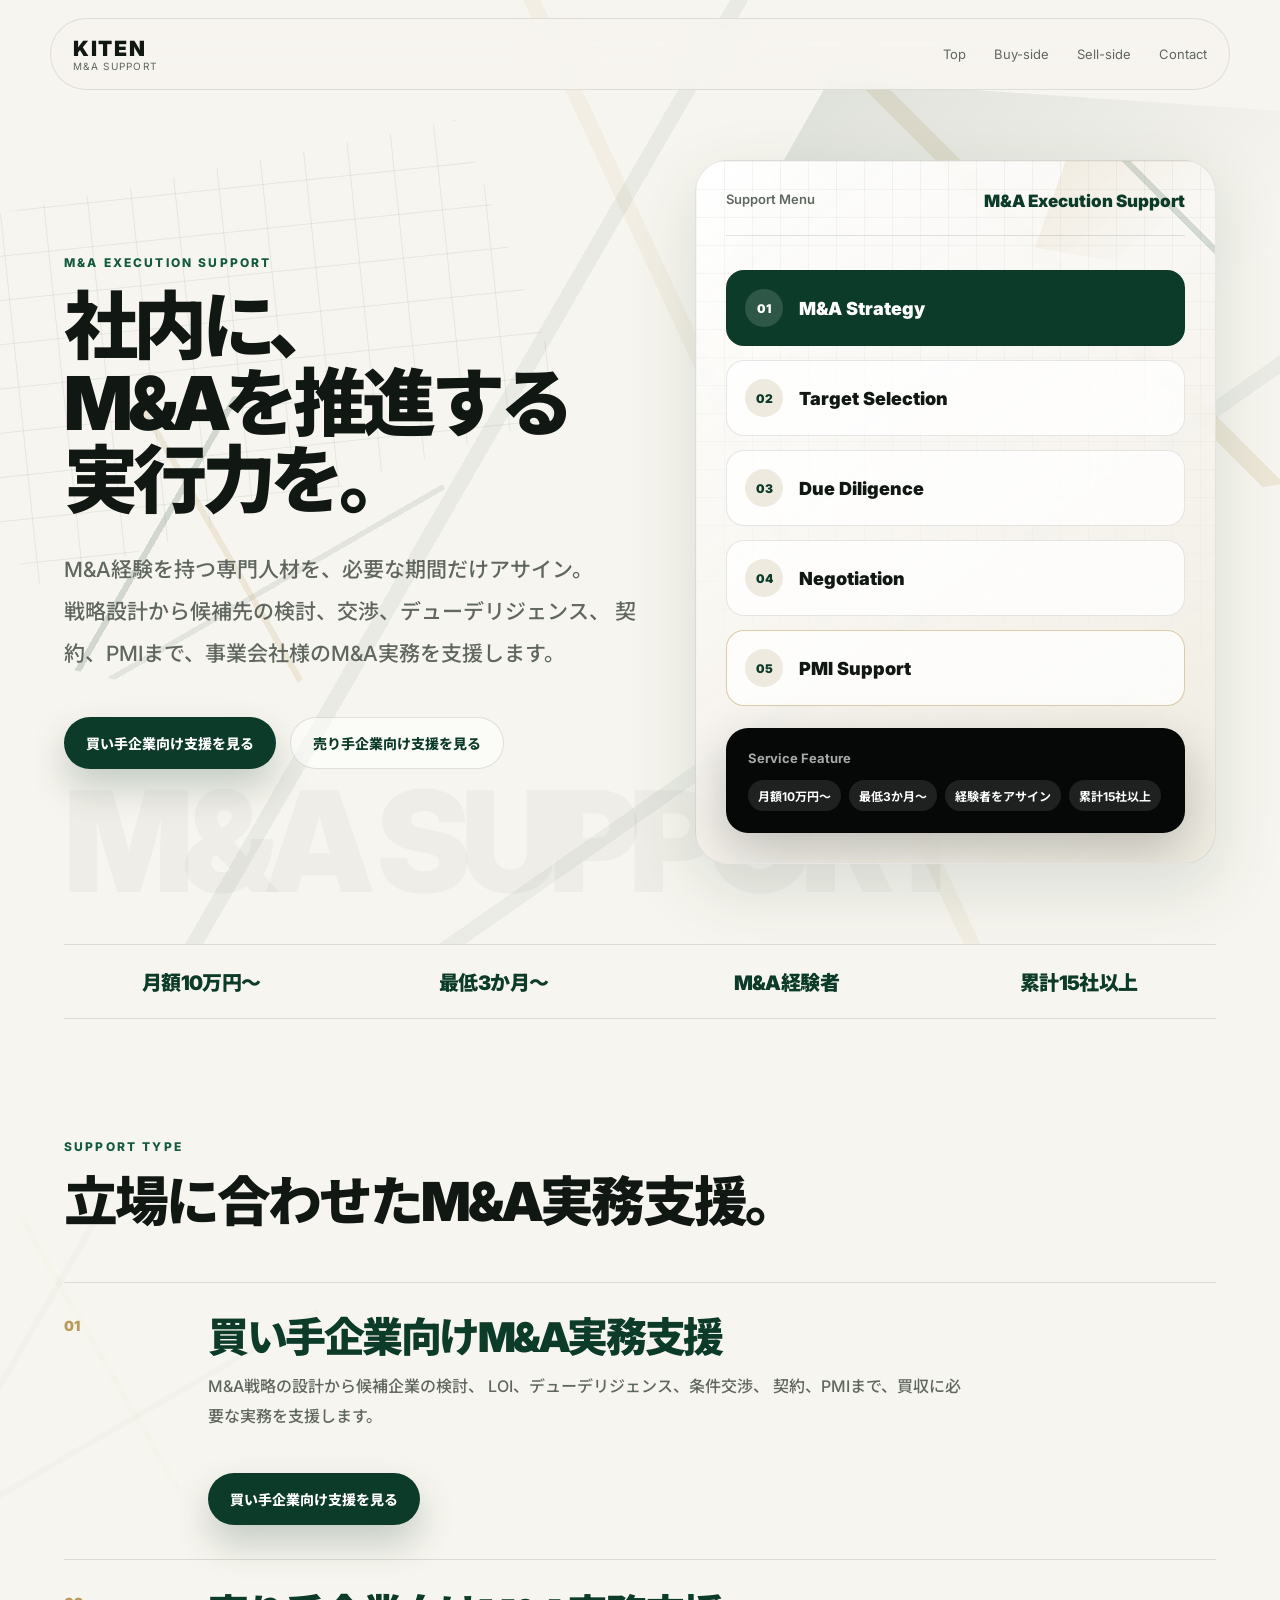
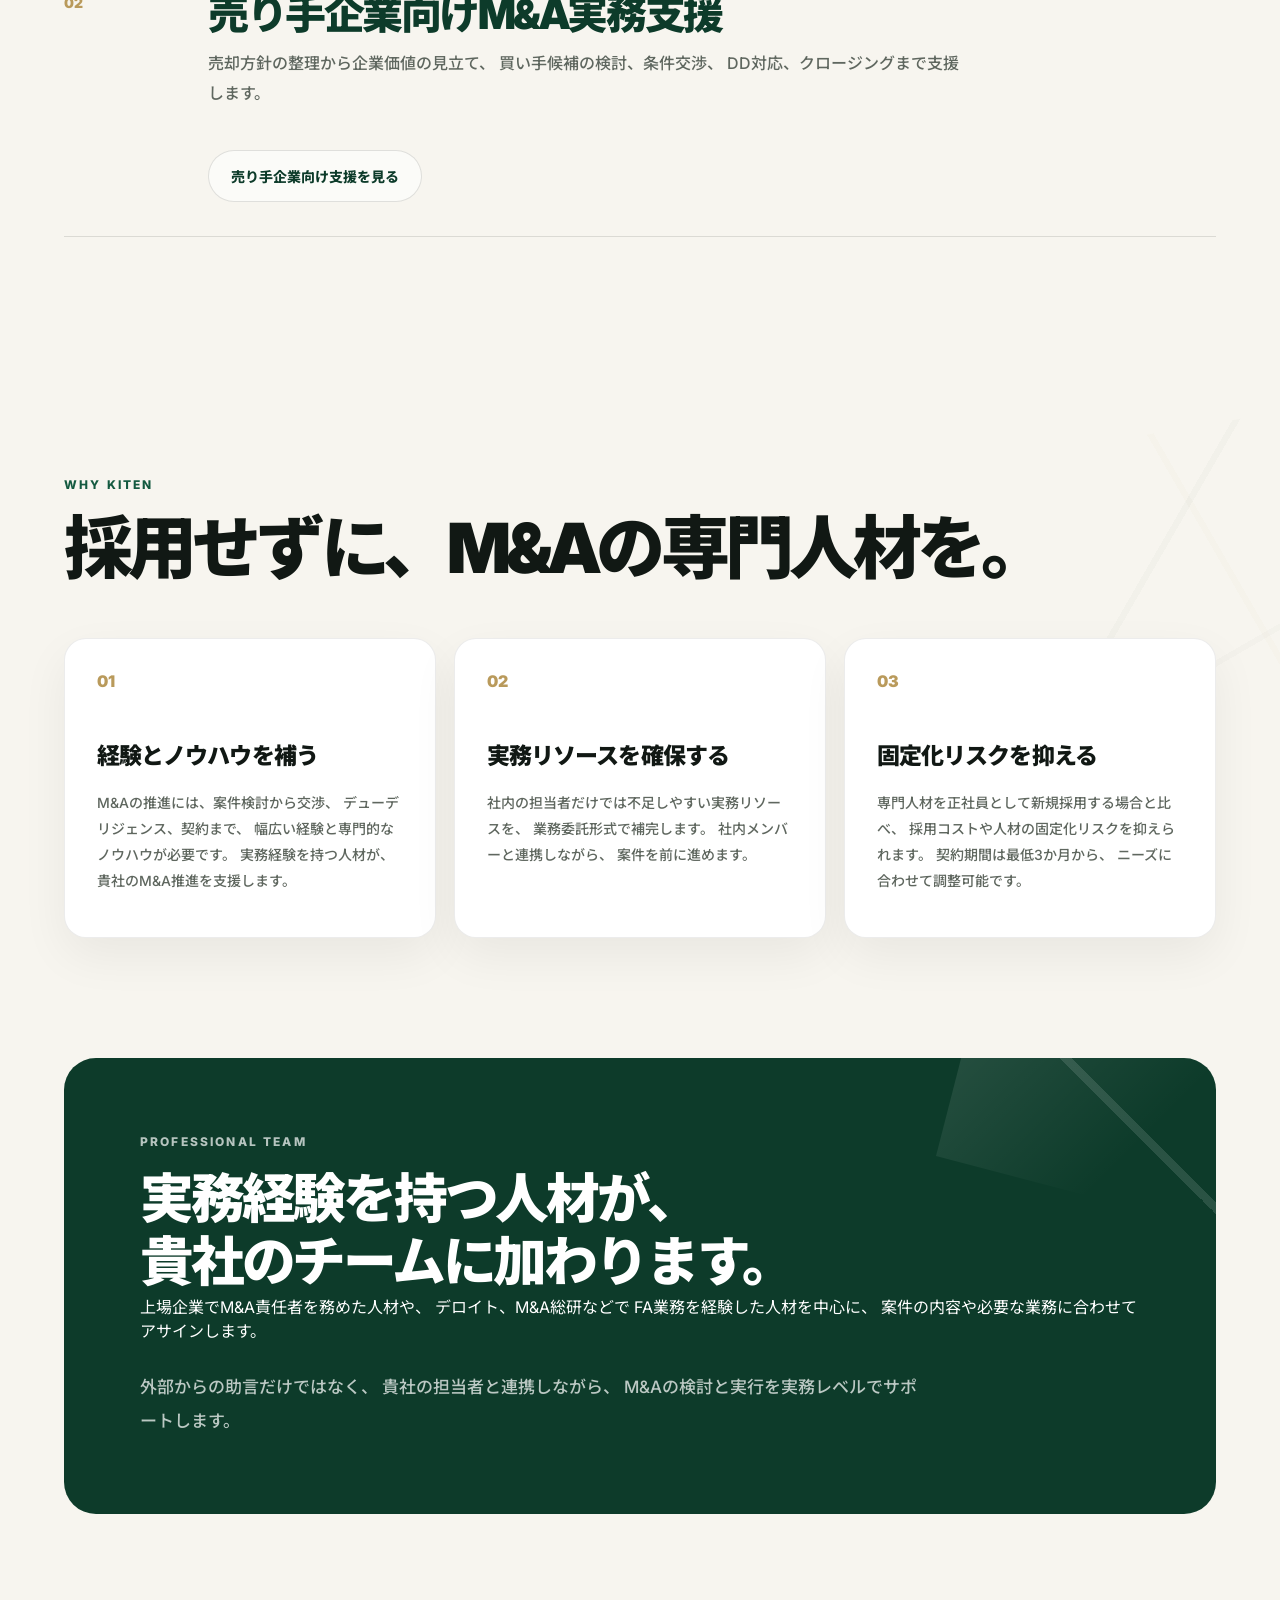
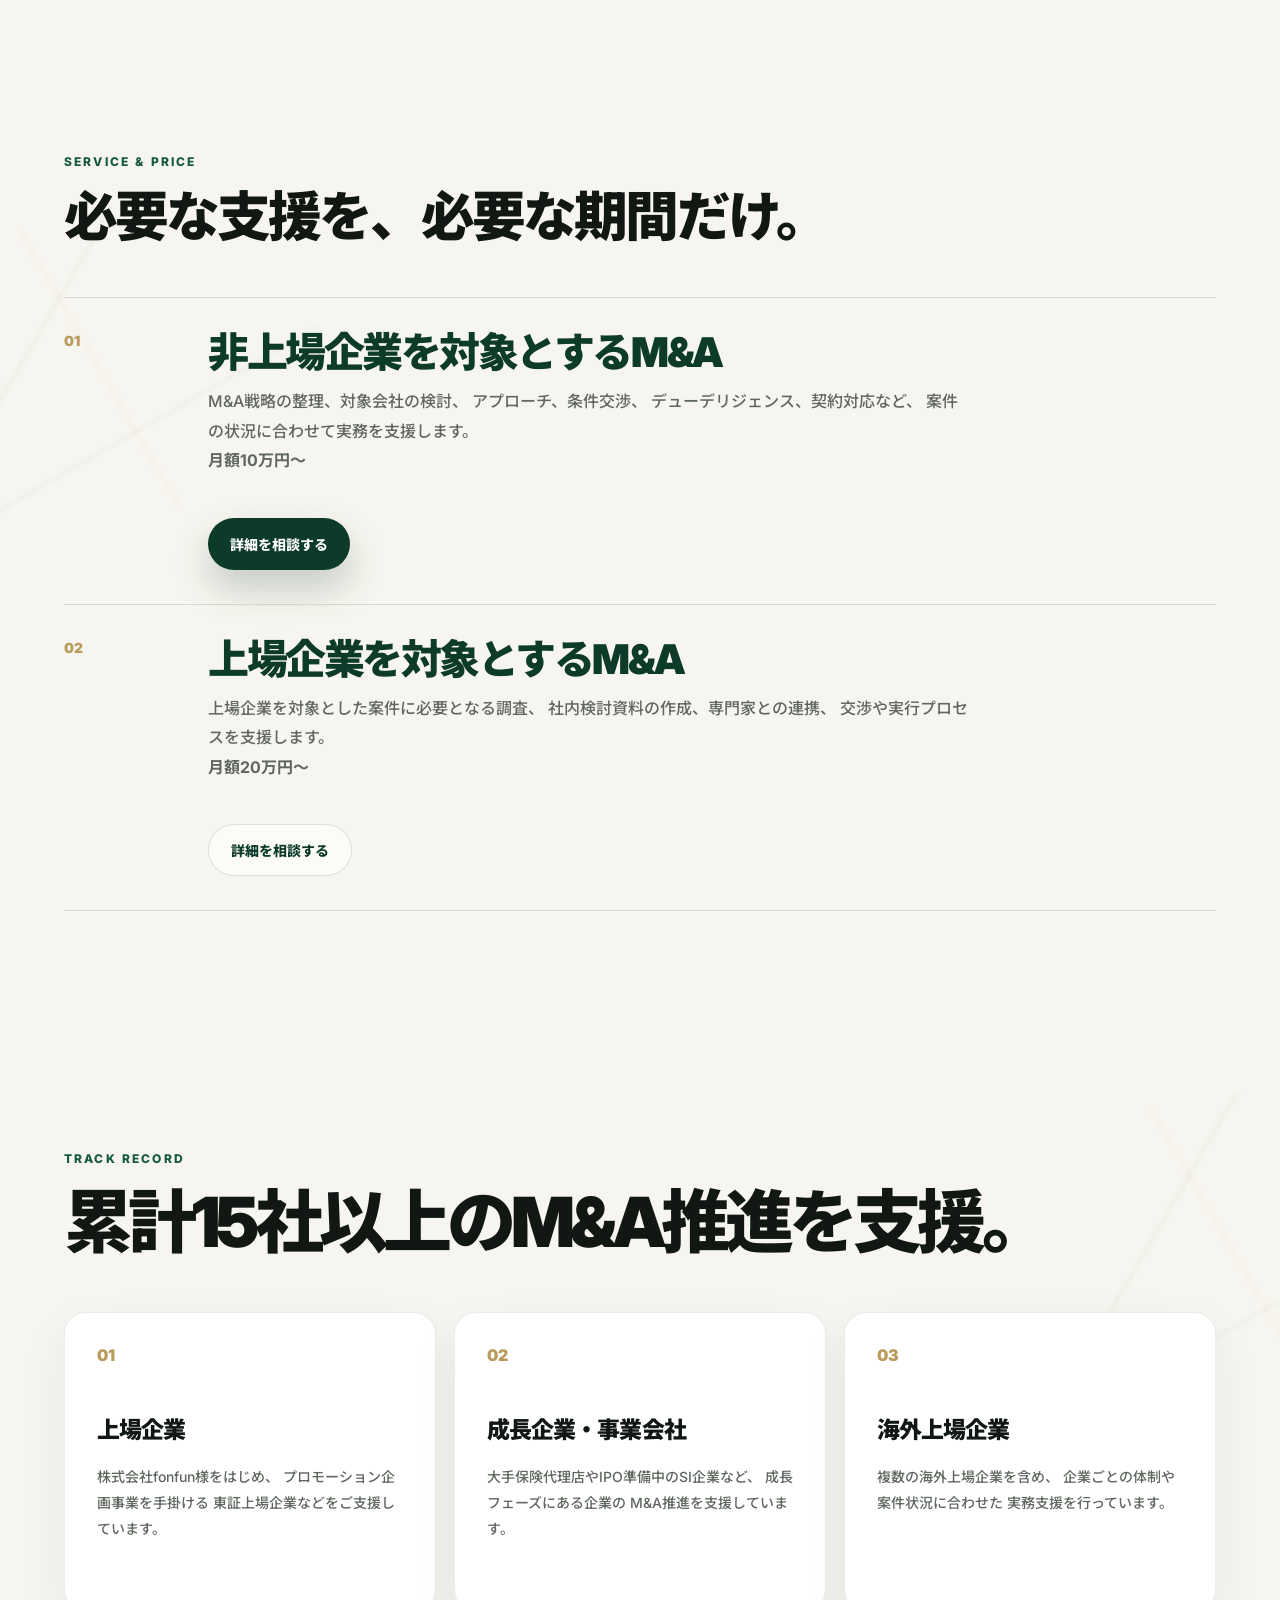
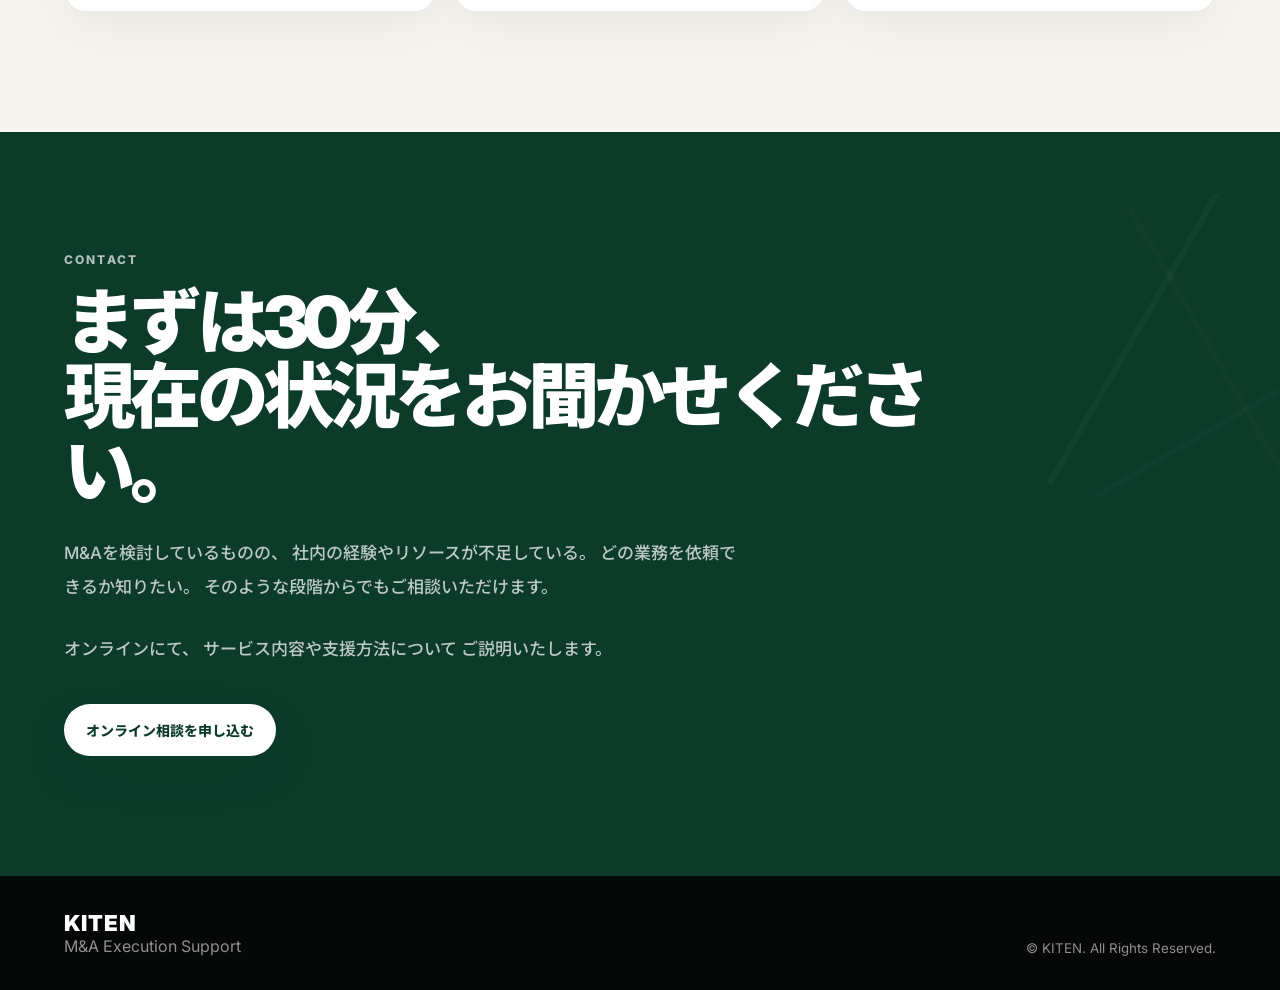
==== index.html @ 0a5c9f0e "微修正" ====
<!doctype html>

<html lang="ja">

<head>
  <meta charset="UTF-8" />
  <meta name="viewport" content="width=device-width, initial-scale=1.0" />

  <title>KITEN | 事業会社向けM&A実務支援</title>

  <meta name="description" content="M&A経験を持つ専門人材を業務委託形式でアサインし、事業会社のM&A戦略設計から実行、PMIまでを支援します。" />

  <link rel="preconnect" href="https://fonts.googleapis.com" />
  <link rel="preconnect" href="https://fonts.gstatic.com" crossorigin />

  <link
    href="https://fonts.googleapis.com/css2?family=Inter:wght@400;500;600;700;800;900&family=Noto+Sans+JP:wght@400;500;700;800;900&display=swap"
    rel="stylesheet" />

  <link rel="stylesheet" href="styles.css" />
</head>

<body>
  <div class="page-progress" aria-hidden="true"></div>

  <header class="site-header" data-header>
    <a href="index.html" class="logo" aria-label="KITENトップページ">
      <span>KITEN</span>
      <small>M&A Support</small>
    </a>

    <nav class="desktop-nav" aria-label="メインナビゲーション">
      <a href="index.html">Top</a>
      <a href="buy-side.html">Buy-side</a>
      <a href="sell-side.html">Sell-side</a>
      <a href="#contact">Contact</a>
    </nav>

    <button class="menu-button" type="button" data-menu-button aria-expanded="false" aria-controls="mobileMenu">
      <span></span>
      <span></span>
      <span class="sr-only">メニューを開く</span>
    </button>

  </header>

  <div class="mobile-menu" id="mobileMenu" data-mobile-menu>
    <a href="index.html">Top</a>
    <a href="buy-side.html">Buy-side</a>
    <a href="sell-side.html">Sell-side</a>
    <a href="#contact">Contact</a>
  </div>

  <main id="top">
    <section class="hero">
      <div class="hero-bg-text" aria-hidden="true">
        M&A SUPPORT
      </div>

      <div class="hero-copy reveal">
        <p class="eyebrow">
          M&A Execution Support
        </p>

        <h1>
          社内に、<br />
          M&Aを推進する<br />
          実行力を。
        </h1>

        <p class="hero-lead">
          M&A経験を持つ専門人材を、必要な期間だけアサイン。<br />
          戦略設計から候補先の検討、交渉、デューデリジェンス、
          契約、PMIまで、事業会社様のM&A実務を支援します。
        </p>

        <div class="hero-actions">
          <a class="primary-button" href="buy-side.html">
            買い手企業向け支援を見る
          </a>

          <a class="secondary-button" href="sell-side.html">
            売り手企業向け支援を見る
          </a>
        </div>
      </div>

      <div class="hero-panel reveal">
        <div class="panel-header">
          <span>Support Menu</span>
          <strong>M&A Execution Support</strong>
        </div>

        <div class="deal-flow">
          <div class="deal-step active">
            <span>01</span>
            <p>M&A Strategy</p>
          </div>

          <div class="deal-step">
            <span>02</span>
            <p>Target Selection</p>
          </div>

          <div class="deal-step">
            <span>03</span>
            <p>Due Diligence</p>
          </div>

          <div class="deal-step">
            <span>04</span>
            <p>Negotiation</p>
          </div>

          <div class="deal-step final">
            <span>05</span>
            <p>PMI Support</p>
          </div>
        </div>

        <div class="risk-card">
          <p>Service Feature</p>

          <ul>
            <li>月額10万円〜</li>
            <li>最低3か月〜</li>
            <li>経験者をアサイン</li>
            <li>累計15社以上</li>
          </ul>
        </div>
      </div>
    </section>

    <section class="trust-strip reveal" aria-label="サービスの特徴">
      <p>月額10万円〜</p>
      <p>最低3か月〜</p>
      <p>M&A経験者</p>
      <p>累計15社以上</p>
    </section>

    <section class="section service" id="service">
      <div class="section-head reveal">
        <p class="eyebrow">Support Type</p>

        <h2>
          立場に合わせたM&A実務支援。
        </h2>
      </div>

      <div class="service-list">
        <article class="service-item reveal">
          <span class="service-num">01</span>

          <div>
            <h3>
              買い手企業向けM&A実務支援
            </h3>

            <p>
              M&A戦略の設計から候補企業の検討、
              LOI、デューデリジェンス、条件交渉、
              契約、PMIまで、買収に必要な実務を支援します。
            </p>

            <div class="hero-actions">
              <a class="primary-button" href="buy-side.html">
                買い手企業向け支援を見る
              </a>
            </div>
          </div>
        </article>

        <article class="service-item reveal">
          <span class="service-num">02</span>

          <div>
            <h3>
              売り手企業向けM&A実務支援
            </h3>

            <p>
              売却方針の整理から企業価値の見立て、
              買い手候補の検討、条件交渉、
              DD対応、クロージングまで支援します。
            </p>

            <div class="hero-actions">
              <a class="secondary-button" href="sell-side.html">
                売り手企業向け支援を見る
              </a>
            </div>
          </div>
        </article>
      </div>
    </section>

    <section class="section problem" id="strength">
      <div class="section-head reveal">
        <p class="eyebrow">Why KITEN</p>

        <h2>
          採用せずに、M&Aの専門人材を。
        </h2>
      </div>

      <div class="problem-grid">
        <article class="problem-card reveal">
          <span>01</span>

          <h3>経験とノウハウを補う</h3>

          <p>
            M&Aの推進には、案件検討から交渉、
            デューデリジェンス、契約まで、
            幅広い経験と専門的なノウハウが必要です。
            実務経験を持つ人材が、貴社のM&A推進を支援します。
          </p>
        </article>

        <article class="problem-card reveal">
          <span>02</span>

          <h3>実務リソースを確保する</h3>

          <p>
            社内の担当者だけでは不足しやすい実務リソースを、
            業務委託形式で補完します。
            社内メンバーと連携しながら、
            案件を前に進めます。
          </p>
        </article>

        <article class="problem-card reveal">
          <span>03</span>

          <h3>固定化リスクを抑える</h3>

          <p>
            専門人材を正社員として新規採用する場合と比べ、
            採用コストや人材の固定化リスクを抑えられます。
            契約期間は最低3か月から、
            ニーズに合わせて調整可能です。
          </p>
        </article>
      </div>
    </section>

    <section class="section message-section reveal">
      <div class="message-card">
        <p class="eyebrow">Professional Team</p>

        <h2>
          実務経験を持つ人材が、<br />
          貴社のチームに加わります。
        </h2>

        <p>
          上場企業でM&A責任者を務めた人材や、
          デロイト、M&A総研などで
          FA業務を経験した人材を中心に、
          案件の内容や必要な業務に合わせてアサインします。
        </p>

        <p>
          外部からの助言だけではなく、
          貴社の担当者と連携しながら、
          M&Aの検討と実行を実務レベルでサポートします。
        </p>
      </div>
    </section>

    <section class="section service" id="price">
      <div class="section-head reveal">
        <p class="eyebrow">Service & Price</p>

        <h2>
          必要な支援を、必要な期間だけ。
        </h2>
      </div>

      <div class="service-list">
        <article class="service-item reveal">
          <span class="service-num">01</span>

          <div>
            <h3>
              非上場企業を対象とするM&A
            </h3>

            <p>
              M&A戦略の整理、対象会社の検討、
              アプローチ、条件交渉、
              デューデリジェンス、契約対応など、
              案件の状況に合わせて実務を支援します。
            </p>

            <p>
              <strong>月額10万円〜</strong>
            </p>

            <div class="hero-actions">
              <a class="primary-button" href="#contact">
                詳細を相談する
              </a>
            </div>
          </div>
        </article>

        <article class="service-item reveal">
          <span class="service-num">02</span>

          <div>
            <h3>
              上場企業を対象とするM&A
            </h3>

            <p>
              上場企業を対象とした案件に必要となる調査、
              社内検討資料の作成、専門家との連携、
              交渉や実行プロセスを支援します。
            </p>

            <p>
              <strong>月額20万円〜</strong>
            </p>

            <div class="hero-actions">
              <a class="secondary-button" href="#contact">
                詳細を相談する
              </a>
            </div>
          </div>
        </article>
      </div>
    </section>

    <section class="section problem">
      <div class="section-head reveal">
        <p class="eyebrow">Track Record</p>

        <h2>
          累計15社以上のM&A推進を支援。
        </h2>
      </div>

      <div class="problem-grid">
        <article class="problem-card reveal">
          <span>01</span>

          <h3>上場企業</h3>

          <p>
            株式会社fonfun様をはじめ、
            プロモーション企画事業を手掛ける
            東証上場企業などをご支援しています。
          </p>
        </article>

        <article class="problem-card reveal">
          <span>02</span>

          <h3>成長企業・事業会社</h3>

          <p>
            大手保険代理店やIPO準備中のSI企業など、
            成長フェーズにある企業の
            M&A推進を支援しています。
          </p>
        </article>

        <article class="problem-card reveal">
          <span>03</span>

          <h3>海外上場企業</h3>

          <p>
            複数の海外上場企業を含め、
            企業ごとの体制や案件状況に合わせた
            実務支援を行っています。
          </p>
        </article>
      </div>
    </section>

    <section class="contact" id="contact">
      <div class="contact-inner reveal">
        <p class="eyebrow">Contact</p>

        <h2>
          まずは30分、<br />
          現在の状況をお聞かせください。
        </h2>

        <p>
          M&Aを検討しているものの、
          社内の経験やリソースが不足している。
          どの業務を依頼できるか知りたい。
          そのような段階からでもご相談いただけます。
        </p>

        <p>
          オンラインにて、
          サービス内容や支援方法について
          ご説明いたします。
        </p>

        <a class="primary-button light" href="mailto:contact@example.com">
          オンライン相談を申し込む
        </a>
      </div>
    </section>

  </main>

  <footer class="footer">
    <div>
      <strong>KITEN</strong>
      <p>M&A Execution Support</p>
    </div>

    <small>
      © KITEN. All Rights Reserved.
    </small>
  </footer>

  <script src="app.js"></script>

</body>

</html>
---- styles.css ----
:root {
  --bg: #f7f5ef;
  --bg-soft: #eeeadf;
  --text: #111814;
  --muted: #5f675f;
  --green: #0d3b2a;
  --green-2: #145a40;
  --gold: #b99a5b;
  --line: rgba(17, 24, 20, 0.12);
  --white: #ffffff;
  --black: #050806;
  --radius-lg: 32px;
  --radius-md: 22px;
  --shadow: 0 24px 70px rgba(13, 59, 42, 0.13);
}

* { box-sizing: border-box; }
html { scroll-behavior: smooth; scroll-padding-top: 110px; }
body {
  margin: 0;
  font-family: "Inter", "Noto Sans JP", "Helvetica Neue", Arial, sans-serif;
  background: var(--bg);
  color: var(--text);
  overflow-x: hidden;
}
body.menu-open { overflow: hidden; }
main { overflow: hidden; }
section { scroll-margin-top: 110px; }
a { color: inherit; text-decoration: none; }
p, h1, h2, h3 { margin: 0; }
button { font: inherit; }

.sr-only {
  position: absolute;
  width: 1px;
  height: 1px;
  overflow: hidden;
  clip: rect(0, 0, 0, 0);
}

.page-progress {
  position: fixed;
  top: 0;
  left: 0;
  width: 0%;
  height: 3px;
  background: linear-gradient(90deg, var(--green), var(--gold));
  z-index: 1000;
}

.site-header {
  position: fixed;
  top: 18px;
  left: 50%;
  z-index: 999;
  transform: translateX(-50%);
  width: min(calc(100% - 36px), 1180px);
  height: 72px;
  padding: 0 22px;
  border: 1px solid rgba(17, 24, 20, 0.1);
  border-radius: 999px;
  background: rgba(247, 245, 239, 0.82);
  backdrop-filter: blur(18px);
  display: flex;
  align-items: center;
  justify-content: space-between;
  transition: box-shadow 0.3s ease, background 0.3s ease;
}
.site-header.is-scrolled {
  background: rgba(255, 255, 255, 0.9);
  box-shadow: 0 16px 40px rgba(17, 24, 20, 0.08);
}
.logo { display: flex; flex-direction: column; gap: 2px; line-height: 1; }
.logo span { font-size: 21px; font-weight: 900; letter-spacing: 0.08em; }
.logo small { font-size: 10px; color: var(--muted); letter-spacing: 0.13em; text-transform: uppercase; }

.desktop-nav { display: flex; align-items: center; gap: 28px; font-size: 13px; color: var(--muted); }
.desktop-nav a { position: relative; }
.desktop-nav a::after {
  content: "";
  position: absolute;
  left: 0;
  bottom: -7px;
  width: 0;
  height: 1px;
  background: var(--green);
  transition: width 0.25s ease;
}
.desktop-nav a:hover::after { width: 100%; }

.menu-button {
  display: none;
  border: 0;
  background: transparent;
  width: 42px;
  height: 42px;
  position: relative;
  cursor: pointer;
  flex-shrink: 0;
}
.menu-button span:not(.sr-only) {
  position: absolute;
  left: 9px;
  width: 24px;
  height: 1px;
  background: var(--text);
  transition: transform 0.25s ease, top 0.25s ease;
}
.menu-button span:nth-child(1) { top: 16px; }
.menu-button span:nth-child(2) { top: 25px; }
.menu-button.is-open span:nth-child(1) { top: 21px; transform: rotate(35deg); }
.menu-button.is-open span:nth-child(2) { top: 21px; transform: rotate(-35deg); }

.mobile-menu {
  position: fixed;
  inset: 0;
  z-index: 998;
  background: var(--green);
  color: var(--white);
  padding: 120px 32px 32px;
  display: flex;
  flex-direction: column;
  gap: 24px;
  transform: translateY(-100%);
  transition: transform 0.35s ease;
}
.mobile-menu.is-open { transform: translateY(0); }
.mobile-menu a {
  font-size: 34px;
  font-weight: 800;
  border-bottom: 1px solid rgba(255, 255, 255, 0.16);
  padding-bottom: 18px;
}

.hero {
  min-height: 100vh;
  padding: 160px clamp(22px, 5vw, 76px) 80px;
  position: relative;
  display: grid;
  grid-template-columns: 1.05fr 0.95fr;
  align-items: center;
  gap: 56px;
  overflow: hidden;
}
.hero::before {
  content: "";
  position: absolute;
  inset: 0;
  background:
    linear-gradient(120deg, transparent 0 40%, rgba(13, 59, 42, 0.06) 40% 41%, transparent 41% 100%),
    linear-gradient(65deg, transparent 0 56%, rgba(185, 154, 91, 0.08) 56% 57%, transparent 57% 100%),
    linear-gradient(145deg, transparent 0 68%, rgba(13, 59, 42, 0.05) 68% 69%, transparent 69% 100%);
  animation: heroLineMove 16s ease-in-out infinite alternate;
  pointer-events: none;
  z-index: 0;
}
.hero::after {
  content: "";
  position: absolute;
  width: 780px;
  height: 460px;
  right: -220px;
  top: 80px;
  background:
    linear-gradient(135deg, rgba(13, 59, 42, 0.12), transparent 58%),
    linear-gradient(45deg, transparent 0 48%, rgba(185, 154, 91, 0.16) 48% 50%, transparent 50% 100%);
  clip-path: polygon(14% 0, 100% 10%, 86% 84%, 28% 100%, 0 42%);
  animation: heroPolygonMove 12s ease-in-out infinite alternate;
  pointer-events: none;
  z-index: 0;
}
.hero > * { position: relative; z-index: 1; }
.hero-copy { position: relative; }
.hero-copy::before {
  content: "";
  position: absolute;
  width: 680px;
  height: 420px;
  left: -180px;
  top: -110px;
  background-image:
    linear-gradient(rgba(13, 59, 42, 0.08) 1px, transparent 1px),
    linear-gradient(90deg, rgba(13, 59, 42, 0.08) 1px, transparent 1px);
  background-size: 44px 44px;
  clip-path: polygon(0 14%, 88% 0, 100% 72%, 18% 100%);
  transform: rotate(-6deg);
  animation: gridSlide 18s linear infinite;
  pointer-events: none;
  z-index: -2;
}
.hero-copy::after {
  content: "";
  position: absolute;
  width: 520px;
  height: 340px;
  left: -120px;
  top: 120px;
  background:
    linear-gradient(120deg, transparent 0 42%, rgba(13, 59, 42, 0.16) 42% 43%, transparent 43% 100%),
    linear-gradient(60deg, transparent 0 52%, rgba(185, 154, 91, 0.16) 52% 53%, transparent 53% 100%),
    linear-gradient(150deg, transparent 0 62%, rgba(13, 59, 42, 0.09) 62% 63%, transparent 63% 100%);
  clip-path: polygon(8% 18%, 82% 0%, 100% 42%, 62% 100%, 0% 78%);
  animation: geometricDrift 14s ease-in-out infinite alternate;
  pointer-events: none;
  z-index: -1;
}

.hero-bg-text {
  position: absolute;
  left: clamp(18px, 5vw, 76px);
  bottom: 18px;
  font-size: clamp(56px, 11vw, 140px);
  font-weight: 900;
  letter-spacing: -0.08em;
  color: rgba(17, 24, 20, 0.035);
  white-space: nowrap;
  pointer-events: none;
}
.eyebrow {
  font-size: 12px;
  font-weight: 800;
  color: var(--green-2);
  letter-spacing: 0.18em;
  text-transform: uppercase;
  margin-bottom: 18px;
}
.hero h1 {
  font-size: clamp(42px, 5.8vw, 82px);
  line-height: 1.04;
  letter-spacing: -0.07em;
  font-weight: 900;
}
.hero-lead {
  margin-top: 30px;
  max-width: 660px;
  font-size: clamp(16px, 1.7vw, 21px);
  line-height: 2;
  color: var(--muted);
  font-weight: 500;
}
.hero-actions { margin-top: 42px; display: flex; flex-wrap: wrap; gap: 14px; }

.primary-button, .secondary-button {
  min-height: 52px;
  padding: 0 22px;
  border-radius: 999px;
  display: inline-flex;
  align-items: center;
  justify-content: center;
  font-size: 14px;
  font-weight: 800;
  transition: transform 0.25s ease, box-shadow 0.25s ease, background 0.25s ease;
}
.primary-button {
  background: var(--green);
  color: var(--white);
  box-shadow: 0 18px 36px rgba(13, 59, 42, 0.22);
}
.primary-button:hover, .secondary-button:hover { transform: translateY(-3px); }
.secondary-button { border: 1px solid var(--line); color: var(--green); background: rgba(255,255,255,0.55); }
.primary-button.light { background: var(--white); color: var(--green); }

.hero-panel {
  position: relative;
  border-radius: var(--radius-lg);
  background: linear-gradient(145deg, rgba(255,255,255,0.96), rgba(238,234,223,0.86));
  border: 1px solid rgba(17,24,20,0.1);
  box-shadow: var(--shadow);
  padding: 30px;
  overflow: hidden;
  animation: panelFloat 6s ease-in-out infinite;
}
.hero-panel::before {
  content: "";
  position: absolute;
  inset: 0;
  background-image:
    linear-gradient(rgba(17,24,20,0.045) 1px, transparent 1px),
    linear-gradient(90deg, rgba(17,24,20,0.045) 1px, transparent 1px);
  background-size: 28px 28px;
  mask-image: linear-gradient(to bottom, black, transparent 82%);
  pointer-events: none;
}
.hero-panel::after {
  content: "";
  position: absolute;
  width: 260px;
  height: 170px;
  right: -80px;
  top: -46px;
  background:
    linear-gradient(135deg, rgba(185,154,91,0.2), transparent 58%),
    linear-gradient(45deg, transparent 0 49%, rgba(13,59,42,0.16) 49% 51%, transparent 51% 100%);
  clip-path: polygon(18% 0, 100% 12%, 82% 100%, 0 78%);
  animation: panelGeoMove 10s ease-in-out infinite alternate;
  pointer-events: none;
  z-index: 0;
}
.hero-panel > * { position: relative; z-index: 1; }
.panel-header {
  display: flex;
  justify-content: space-between;
  align-items: flex-start;
  gap: 18px;
  padding-bottom: 24px;
  border-bottom: 1px solid var(--line);
}
.panel-header span { color: var(--muted); font-size: 13px; font-weight: 600; }
.panel-header strong { font-size: 17px; color: var(--green); font-weight: 900; }

.deal-flow { margin-top: 34px; display: grid; gap: 14px; }
.deal-step {
  position: relative;
  z-index: 1;
  padding: 18px;
  border: 1px solid rgba(17,24,20,0.1);
  border-radius: 18px;
  background: rgba(255,255,255,0.76);
  display: flex;
  align-items: center;
  gap: 16px;
  overflow: hidden;
}
.deal-step::after {
  content: "";
  position: absolute;
  inset: 0;
  background: linear-gradient(90deg, transparent, rgba(185,154,91,0.18), transparent);
  transform: translateX(-120%);
  animation: stepShine 4.8s ease-in-out infinite;
  pointer-events: none;
}
.deal-step:nth-child(2)::after { animation-delay: 0.3s; }
.deal-step:nth-child(3)::after { animation-delay: 0.6s; }
.deal-step:nth-child(4)::after { animation-delay: 0.9s; }
.deal-step:nth-child(5)::after { animation-delay: 1.2s; }
.deal-step span, .deal-step p { position: relative; z-index: 1; }
.deal-step span {
  width: 38px;
  height: 38px;
  border-radius: 50%;
  background: var(--bg-soft);
  display: grid;
  place-items: center;
  font-size: 12px;
  font-weight: 900;
  color: var(--green);
  flex-shrink: 0;
}
.deal-step p { font-size: 18px; font-weight: 900; }
.deal-step.active { background: var(--green); color: var(--white); }
.deal-step.active span { background: rgba(255,255,255,0.14); color: var(--white); }
.deal-step.final { border-color: rgba(185,154,91,0.5); }

.risk-card {
  position: relative;
  z-index: 1;
  width: 100%;
  margin-top: 22px;
  padding: 22px;
  border-radius: 22px;
  background: var(--black);
  color: var(--white);
  box-shadow: 0 18px 50px rgba(5,8,6,0.22);
}
.risk-card p { font-size: 13px; color: rgba(255,255,255,0.65); margin-bottom: 14px; font-weight: 700; }
.risk-card ul { padding: 0; margin: 0; list-style: none; display: flex; flex-wrap: wrap; gap: 8px; }
.risk-card li { font-size: 12px; padding: 7px 10px; border-radius: 999px; background: rgba(255,255,255,0.1); font-weight: 700; }

.trust-strip {
  margin: 0 clamp(22px, 5vw, 76px);
  padding: 22px 0;
  border-top: 1px solid var(--line);
  border-bottom: 1px solid var(--line);
  display: grid;
  grid-template-columns: repeat(4, 1fr);
  gap: 18px;
  text-align: center;
}
.trust-strip p { font-size: clamp(13px, 1.8vw, 20px); font-weight: 900; color: var(--green); letter-spacing: -0.03em; }

.section { padding: 120px clamp(22px, 5vw, 76px); }
.section-head { max-width: 820px; margin-bottom: 50px; }
.section-head h2 {
  font-size: clamp(30px, 4.2vw, 54px);
  line-height: 1.12;
  letter-spacing: -0.055em;
  font-weight: 900;
}
.problem .section-head { max-width: none; }
.problem .section-head h2 { white-space: nowrap; font-size: clamp(40px, 5.4vw, 82px); letter-spacing: -0.07em; }

.problem-grid { display: grid; grid-template-columns: repeat(3, 1fr); gap: 18px; }
.problem-card {
  padding: 32px;
  border-radius: var(--radius-md);
  background: var(--white);
  border: 1px solid rgba(17,24,20,0.08);
  min-height: 300px;
  box-shadow: 0 18px 48px rgba(17,24,20,0.06);
}
.problem-card span { display: inline-flex; margin-bottom: 50px; color: var(--gold); font-weight: 900; }
.problem-card h3 { font-size: 23px; line-height: 1.35; margin-bottom: 18px; letter-spacing: -0.04em; font-weight: 900; }
.problem-card p { color: var(--muted); line-height: 1.85; font-size: 14px; font-weight: 500; }

.message-section { padding-top: 0; }
.message-card {
  background: var(--green);
  color: var(--white);
  border-radius: var(--radius-lg);
  padding: clamp(34px, 6vw, 76px);
  position: relative;
  overflow: hidden;
}
.message-card::after {
  content: "";
  position: absolute;
  right: -80px;
  top: -70px;
  width: 360px;
  height: 240px;
  background:
    linear-gradient(135deg, rgba(255,255,255,0.13), transparent 60%),
    linear-gradient(45deg, transparent 0 49%, rgba(255,255,255,0.12) 49% 51%, transparent 51% 100%);
  clip-path: polygon(12% 0, 100% 18%, 76% 100%, 0 70%);
  animation: panelGeoMove 12s ease-in-out infinite alternate;
}
.message-card .eyebrow { color: rgba(255,255,255,0.7); }
.message-card h2 {
  font-size: clamp(32px, 4.2vw, 54px);
  line-height: 1.18;
  letter-spacing: -0.06em;
  position: relative;
  z-index: 1;
  font-weight: 900;
}
.message-card p:last-child {
  margin-top: 28px;
  max-width: 780px;
  color: rgba(255,255,255,0.72);
  font-size: 17px;
  line-height: 2;
  position: relative;
  z-index: 1;
  font-weight: 500;
}

.service-list { border-top: 1px solid var(--line); }
.service-item {
  display: grid;
  grid-template-columns: 120px 1fr;
  gap: 24px;
  padding: 34px 0;
  border-bottom: 1px solid var(--line);
}
.service-num { font-size: 14px; font-weight: 900; color: var(--gold); }
.service-item h3 {
  font-size: clamp(26px, 3.2vw, 42px);
  letter-spacing: -0.06em;
  line-height: 1;
  margin-bottom: 14px;
  color: var(--green);
  font-weight: 900;
}
.service-item p { color: var(--muted); font-size: 16px; line-height: 1.85; max-width: 760px; font-weight: 500; }

.flow { background: var(--bg-soft); }
.timeline {
  display: grid;
  grid-template-columns: repeat(6, minmax(210px, 1fr));
  gap: 14px;
  overflow-x: auto;
  padding-bottom: 12px;
}
.timeline-item {
  min-height: 250px;
  padding: 24px;
  border-radius: 24px;
  background: var(--white);
  border: 1px solid rgba(17,24,20,0.08);
  position: relative;
}
.timeline-item::after {
  content: "→";
  position: absolute;
  right: -16px;
  top: 50%;
  transform: translateY(-50%);
  color: var(--gold);
  font-weight: 900;
  font-size: 22px;
  z-index: 2;
}
.timeline-item:last-child::after { content: ""; }
.timeline-item span { font-size: 12px; font-weight: 900; color: var(--gold); }
.timeline-item h3 { margin-top: 42px; font-size: 30px; letter-spacing: -0.05em; font-weight: 900; }
.timeline-item p { margin-top: 16px; color: var(--muted); line-height: 1.8; font-size: 14px; font-weight: 500; }

.risk-grid { display: grid; grid-template-columns: repeat(4, 1fr); gap: 18px; }
.risk-box {
  padding: 28px;
  border-radius: 28px;
  background: var(--black);
  color: var(--white);
  min-height: 310px;
  display: flex;
  flex-direction: column;
}
.risk-box:nth-child(even) { background: var(--green); }
.risk-box p { font-size: 12px; color: rgba(255,255,255,0.55); letter-spacing: 0.12em; text-transform: uppercase; font-weight: 800; }
.risk-box h3 { margin-top: 50px; font-size: 25px; letter-spacing: -0.05em; font-weight: 900; }
.risk-box span { margin-top: auto; color: rgba(255,255,255,0.7); line-height: 1.8; font-size: 14px; font-weight: 500; }

.strength { display: grid; grid-template-columns: 0.9fr 1.1fr; gap: 48px; align-items: start; }
.strength-inner { position: sticky; top: 130px; }
.strength-inner h2 {
  font-size: clamp(34px, 4.4vw, 58px);
  line-height: 1.08;
  letter-spacing: -0.07em;
  font-weight: 900;
}
.strength-inner > p:last-child { margin-top: 28px; color: var(--muted); line-height: 2; font-size: 16px; font-weight: 500; }
.strength-cards { display: grid; gap: 18px; }
.strength-card {
  min-height: 220px;
  padding: 32px;
  border-radius: 28px;
  background: var(--white);
  border: 1px solid rgba(17,24,20,0.08);
  box-shadow: 0 18px 48px rgba(17,24,20,0.05);
}
.strength-card span { color: var(--gold); font-weight: 900; }
.strength-card strong { display: block; margin-top: 44px; font-size: 30px; letter-spacing: -0.05em; font-weight: 900; }
.strength-card p { margin-top: 14px; color: var(--muted); line-height: 1.8; font-weight: 500; }

.contact {
  padding: 120px clamp(22px, 5vw, 76px);
  background: var(--green);
  color: var(--white);
}
.contact-inner { max-width: 900px; }
.contact .eyebrow { color: rgba(255,255,255,0.68); }
.contact h2 {
  font-size: clamp(38px, 5.6vw, 72px);
  line-height: 1.04;
  letter-spacing: -0.08em;
  font-weight: 900;
}
.contact p:not(.eyebrow) {
  margin-top: 28px;
  max-width: 680px;
  color: rgba(255,255,255,0.72);
  line-height: 2;
  font-size: 17px;
  font-weight: 500;
}
.contact .primary-button { margin-top: 38px; }

.footer {
  padding: 34px clamp(22px, 5vw, 76px);
  background: var(--black);
  color: var(--white);
  display: flex;
  align-items: flex-end;
  justify-content: space-between;
  gap: 20px;
}
.footer strong { font-size: 22px; letter-spacing: 0.05em; font-weight: 900; }
.footer p, .footer small { color: rgba(255,255,255,0.55); }

.reveal { opacity: 0; transform: translateY(28px); transition: opacity 0.7s ease, transform 0.7s ease; }
.reveal.is-visible { opacity: 1; transform: translateY(0); }

@keyframes heroLineMove {
  0% { transform: translate3d(-22px,-10px,0); opacity: 0.6; }
  100% { transform: translate3d(28px,16px,0); opacity: 1; }
}
@keyframes heroPolygonMove {
  0% { transform: translate3d(0,0,0) rotate(-4deg); opacity: 0.5; }
  100% { transform: translate3d(-42px,26px,0) rotate(3deg); opacity: 0.9; }
}
@keyframes geometricDrift {
  0% { transform: translate3d(-20px,-8px,0) rotate(-4deg); opacity: 0.42; }
  100% { transform: translate3d(32px,18px,0) rotate(3deg); opacity: 0.78; }
}
@keyframes gridSlide {
  0% { background-position: 0 0; opacity: 0.28; }
  100% { background-position: 88px 44px; opacity: 0.48; }
}
@keyframes panelGeoMove {
  0% { transform: translate3d(0,0,0) rotate(0deg); opacity: 0.52; }
  100% { transform: translate3d(-24px,18px,0) rotate(-5deg); opacity: 0.88; }
}
@keyframes panelFloat {
  0%, 100% { transform: translateY(0); }
  50% { transform: translateY(-10px); }
}
@keyframes stepShine {
  0% { transform: translateX(-120%); }
  45%, 100% { transform: translateX(120%); }
}

@media (max-width: 980px) {
  .site-header { top: 14px; width: calc(100% - 28px); height: 64px; padding: 0 18px; }
  .desktop-nav { display: none; }
  .menu-button { display: block; }
  .hero { grid-template-columns: 1fr; min-height: auto; padding: 130px 28px 72px; gap: 40px; }
  .hero h1 { font-size: clamp(40px, 8vw, 64px); line-height: 1.02; }
  .hero-lead { font-size: 16px; line-height: 1.9; }
  .hero-panel { width: 100%; max-width: 100%; padding: 24px; }
  .hero-bg-text { font-size: 92px; bottom: 40px; }
  .trust-strip { margin: 0 28px; grid-template-columns: repeat(2, 1fr); }
  .section { padding: 88px 28px; }
  .section-head h2, .message-card h2, .strength-inner h2, .contact h2 {
    font-size: clamp(30px, 6vw, 44px);
    line-height: 1.14;
  }
  .problem .section-head h2 { white-space: normal; font-size: clamp(32px, 6.4vw, 48px); }
  .problem-grid, .risk-grid, .strength { grid-template-columns: 1fr; }
  .strength-inner { position: static; }
  .message-card { padding: 42px 32px; }
  .service-item { grid-template-columns: 72px 1fr; }
  .timeline { grid-template-columns: repeat(2, 1fr); overflow-x: visible; }
  .timeline-item::after { display: none; }
  .contact { padding: 88px 28px; }
}

@media (max-width: 640px) {
  .site-header { top: 10px; width: calc(100% - 20px); height: 58px; padding: 0 14px; }
  .logo span { font-size: 18px; }
  .logo small { font-size: 8px; }
  .menu-button { width: 40px; height: 40px; }
  .hero { padding: 110px 20px 56px; gap: 32px; }
  .hero h1 { font-size: 38px; line-height: 1.04; letter-spacing: -0.07em; }
  .hero-lead { font-size: 14px; }
  .hero-actions { gap: 10px; }
  .primary-button, .secondary-button { width: 100%; min-height: 48px; }
  .hero-panel { padding: 18px; border-radius: 22px; animation: none; }
  .hero-bg-text { display: none; }
  .hero-copy::before, .hero-copy::after { opacity: 0.45; }
  .panel-header { flex-direction: column; gap: 8px; }
  .deal-step { padding: 13px; border-radius: 14px; }
  .deal-step span { width: 32px; height: 32px; font-size: 11px; }
  .deal-step p { font-size: 15px; }
  .risk-card { width: 100%; margin-top: 18px; }
  .trust-strip { margin: 0 20px; grid-template-columns: 1fr 1fr; gap: 12px; }
  .trust-strip p { font-size: 12px; }
  .section { padding: 76px 20px; }
  .section-head { margin-bottom: 30px; }
  .section-head h2, .message-card h2, .strength-inner h2, .contact h2 {
    font-size: 30px;
    line-height: 1.16;
    letter-spacing: -0.06em;
  }
  .problem .section-head h2 { white-space: normal; font-size: 30px; }
  .problem-card, .message-card, .risk-box, .strength-card { padding: 22px; border-radius: 20px; }
  .problem-card { min-height: auto; }
  .problem-card span { margin-bottom: 28px; }
  .service-item { grid-template-columns: 1fr; gap: 10px; padding: 26px 0; }
  .service-item h3 { font-size: 28px; }
  .timeline { grid-template-columns: 1fr; gap: 14px; }
  .timeline-item { min-height: auto; }
  .timeline-item h3 { margin-top: 28px; }
  .strength { gap: 32px; }
  .contact { padding: 82px 20px; }
  .footer { flex-direction: column; align-items: flex-start; }
}

@media (prefers-reduced-motion: reduce) {
  *, *::before, *::after {
    animation: none !important;
    transition: none !important;
  }
}

/* =========================
   Section Geometric Background
========================= */

.problem,
.service,
.flow,
.risk,
.strength,
.contact {
  position: relative;
  overflow: hidden;
}

.problem::before,
.service::before,
.risk::before,
.strength::before {
  content: "";
  position: absolute;
  width: 520px;
  height: 360px;
  pointer-events: none;
  opacity: 0.22;
  z-index: 0;
  background:
    linear-gradient(120deg, transparent 0 42%, rgba(13, 59, 42, 0.1) 42% 43%, transparent 43% 100%),
    linear-gradient(60deg, transparent 0 54%, rgba(185, 154, 91, 0.12) 54% 55%, transparent 55% 100%),
    linear-gradient(150deg, transparent 0 64%, rgba(13, 59, 42, 0.07) 64% 65%, transparent 65% 100%);
  clip-path: polygon(8% 18%, 82% 0%, 100% 42%, 62% 100%, 0% 78%);
  animation: sectionGeoFloat 18s ease-in-out infinite alternate;
}

.problem::before {
  right: -180px;
  top: 40px;
}

.service::before {
  left: -190px;
  top: 160px;
}

.risk::before {
  right: -180px;
  top: 120px;
  opacity: 0.18;
}

.strength::before {
  left: -170px;
  bottom: 80px;
  opacity: 0.18;
}

.flow::before {
  content: "";
  position: absolute;
  inset: 0;
  background-image:
    linear-gradient(rgba(13, 59, 42, 0.045) 1px, transparent 1px),
    linear-gradient(90deg, rgba(13, 59, 42, 0.045) 1px, transparent 1px);
  background-size: 48px 48px;
  animation: sectionGridMove 22s linear infinite;
  pointer-events: none;
  z-index: 0;
}

.contact::before {
  content: "";
  position: absolute;
  width: 520px;
  height: 360px;
  right: -160px;
  top: 40px;
  opacity: 0.16;
  pointer-events: none;
  z-index: 0;
  background:
    linear-gradient(120deg, transparent 0 42%, rgba(255, 255, 255, 0.18) 42% 43%, transparent 43% 100%),
    linear-gradient(60deg, transparent 0 54%, rgba(185, 154, 91, 0.18) 54% 55%, transparent 55% 100%),
    linear-gradient(150deg, transparent 0 64%, rgba(255, 255, 255, 0.12) 64% 65%, transparent 65% 100%);
  clip-path: polygon(8% 18%, 82% 0%, 100% 42%, 62% 100%, 0% 78%);
  animation: sectionGeoFloat 18s ease-in-out infinite alternate;
}

.problem > *,
.service > *,
.flow > *,
.risk > *,
.strength > *,
.contact > * {
  position: relative;
  z-index: 1;
}

@keyframes sectionGeoFloat {
  0% {
    transform: translate3d(0, 0, 0) rotate(-4deg);
  }

  100% {
    transform: translate3d(-28px, 24px, 0) rotate(4deg);
  }
}

@keyframes sectionGridMove {
  0% {
    background-position: 0 0;
  }

  100% {
    background-position: 96px 48px;
  }
}

@media (max-width: 640px) {
  .problem::before,
  .service::before,
  .risk::before,
  .strength::before,
  .contact::before {
    width: 360px;
    height: 250px;
    opacity: 0.14;
  }

  .flow::before {
    opacity: 0.35;
  }
}
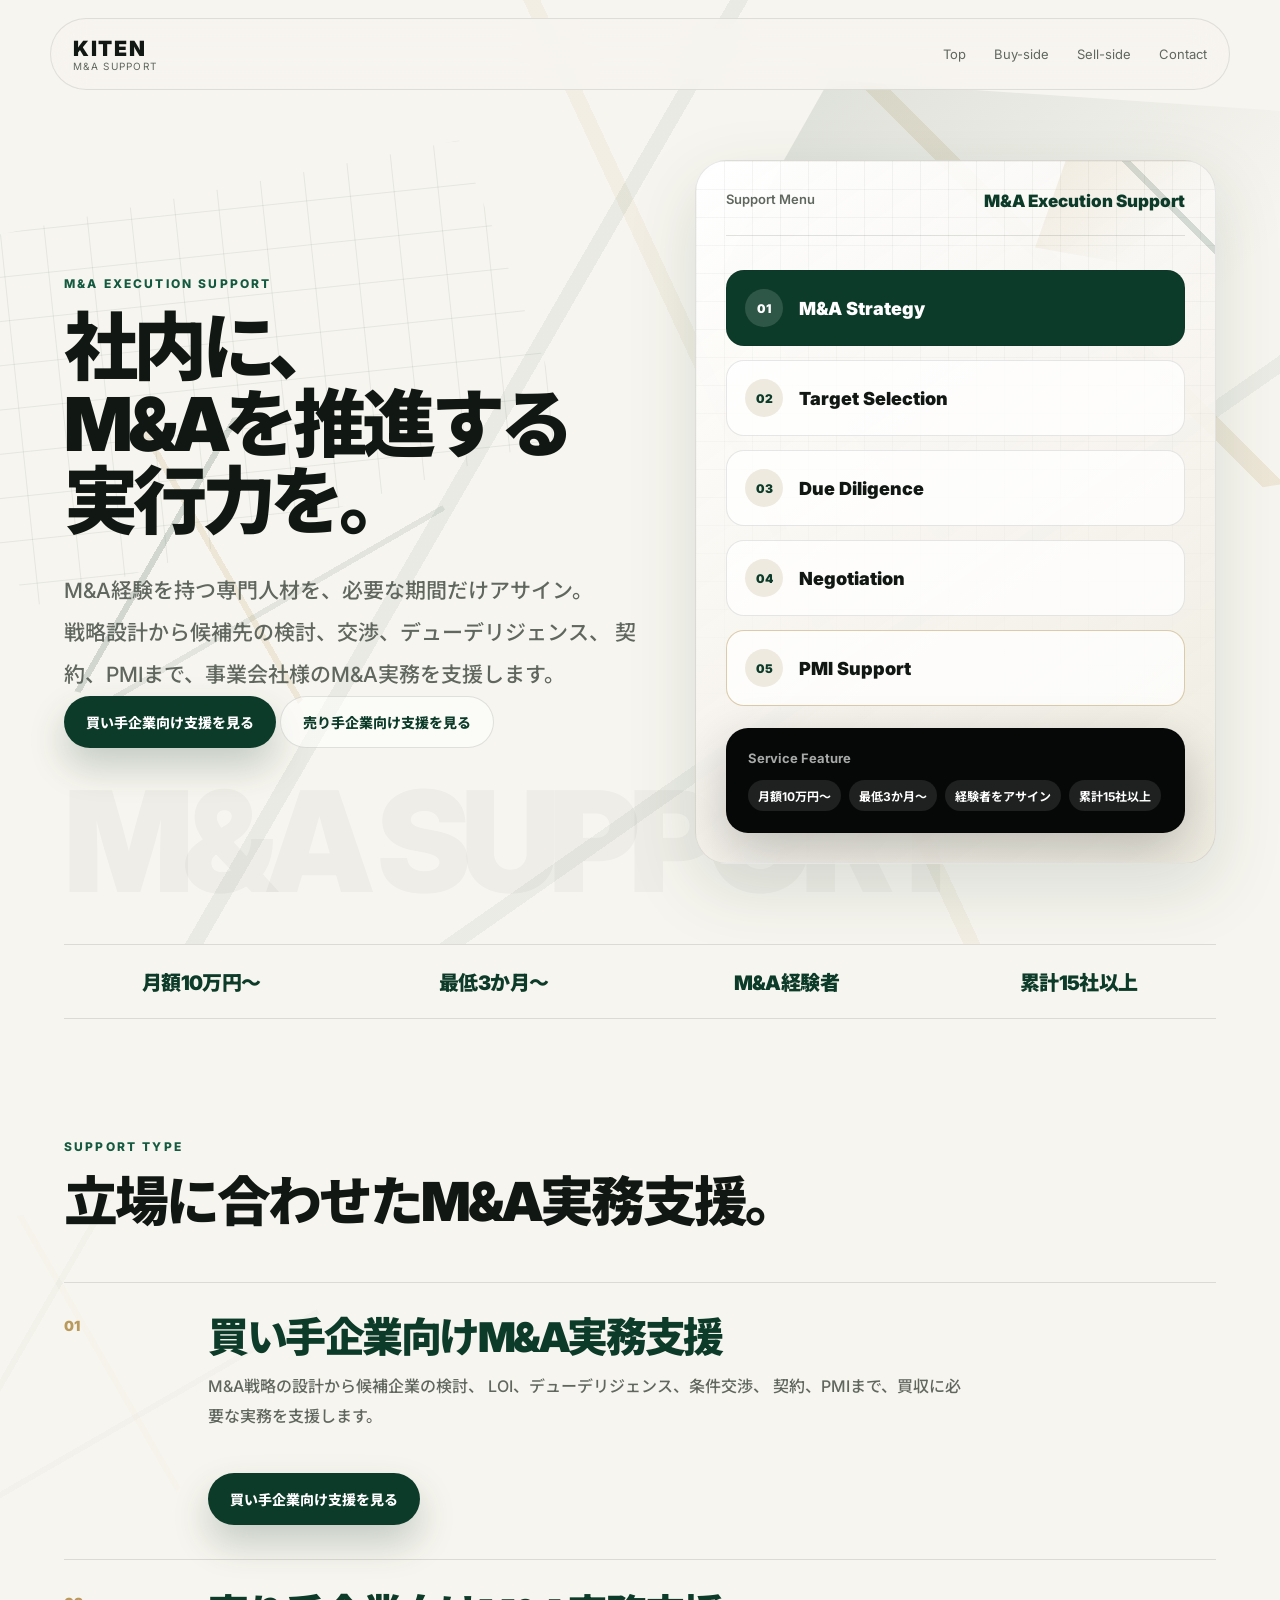
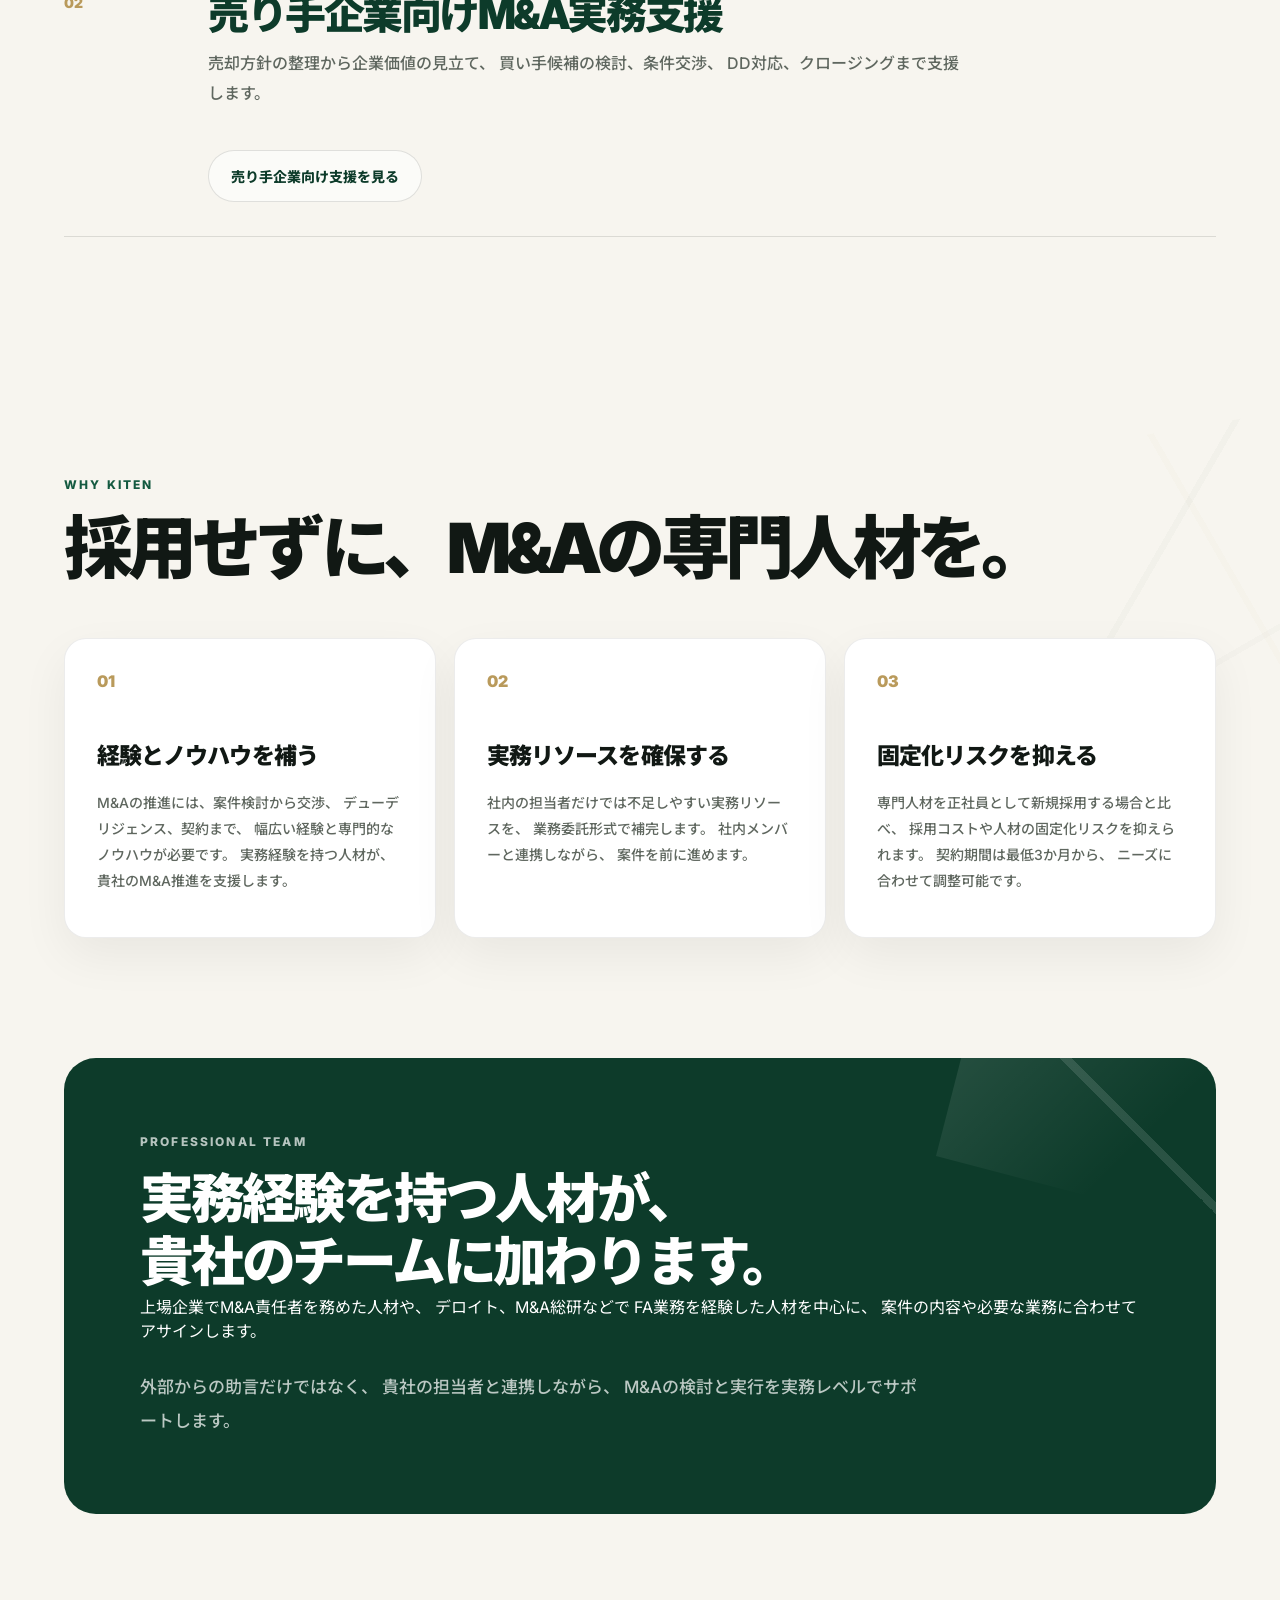
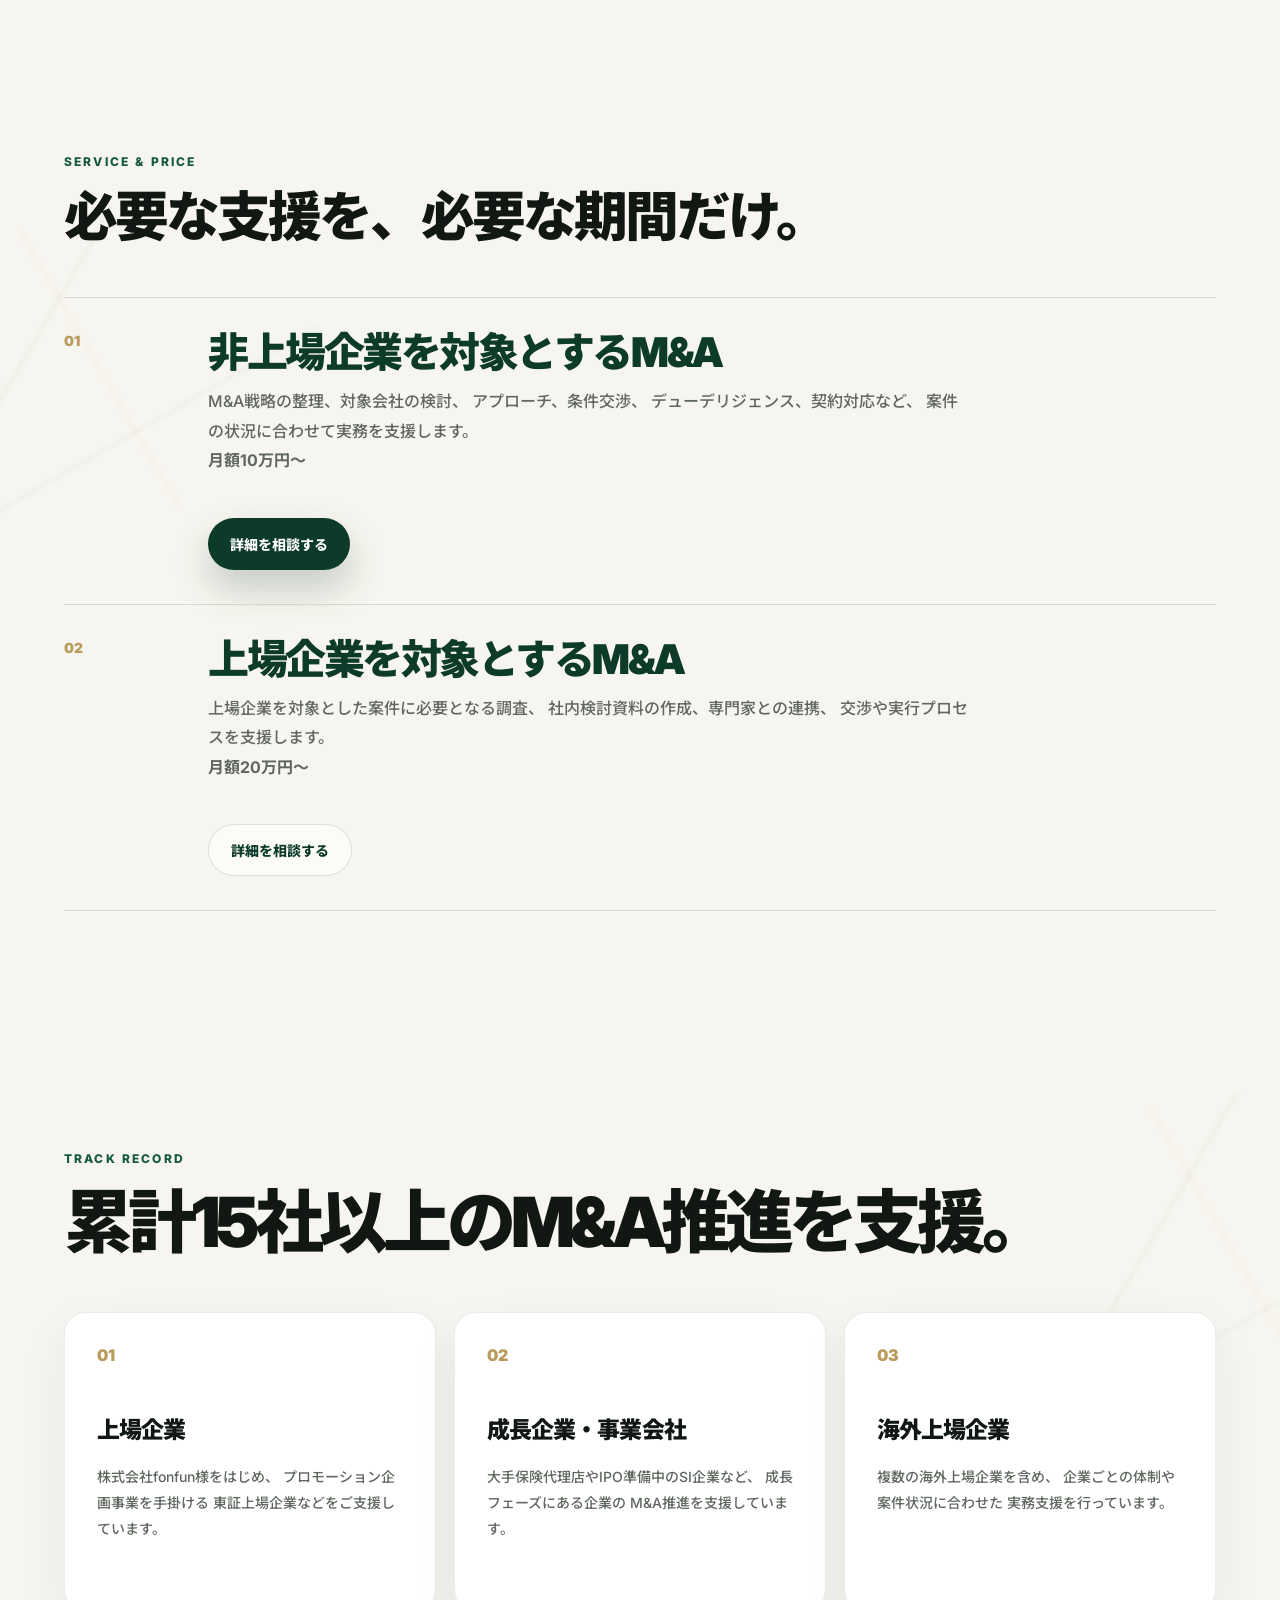
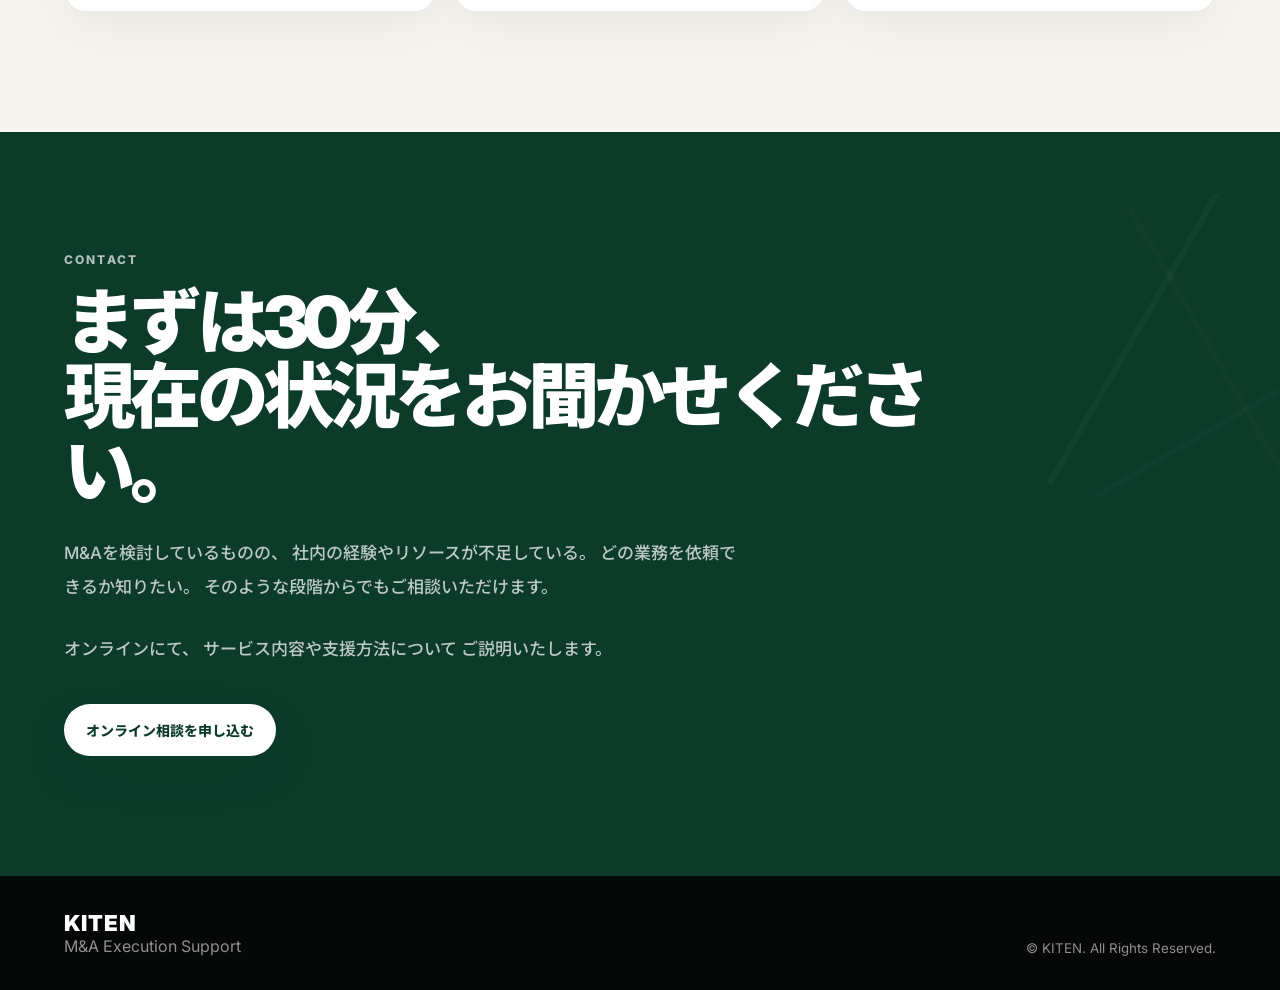
==== commit 4f9475de: "修正" ====
--- a/index.html
+++ b/index.html
@@ -30,12 +30,11 @@
     </a>
 
     <nav class="desktop-nav" aria-label="メインナビゲーション">
-      <a href="index.html">Top</a>
-      <a href="buy-side.html">Buy-side</a>
-      <a href="sell-side.html">Sell-side</a>
+      <a href="/">Top</a>
+      <a href="/buy-side/">Buy-side</a>
+      <a href="/sell-side/">Sell-side</a>
       <a href="#contact">Contact</a>
     </nav>
-
     <button class="menu-button" type="button" data-menu-button aria-expanded="false" aria-controls="mobileMenu">
       <span></span>
       <span></span>
@@ -74,15 +73,13 @@
           契約、PMIまで、事業会社様のM&A実務を支援します。
         </p>
 
-        <div class="hero-actions">
-          <a class="primary-button" href="buy-side.html">
-            買い手企業向け支援を見る
-          </a>
-
-          <a class="secondary-button" href="sell-side.html">
-            売り手企業向け支援を見る
-          </a>
-        </div>
+        <a class="primary-button" href="/buy-side/">
+          買い手企業向け支援を見る
+        </a>
+
+        <a class="secondary-button" href="/sell-side/">
+          売り手企業向け支援を見る
+        </a>
       </div>
 
       <div class="hero-panel reveal">
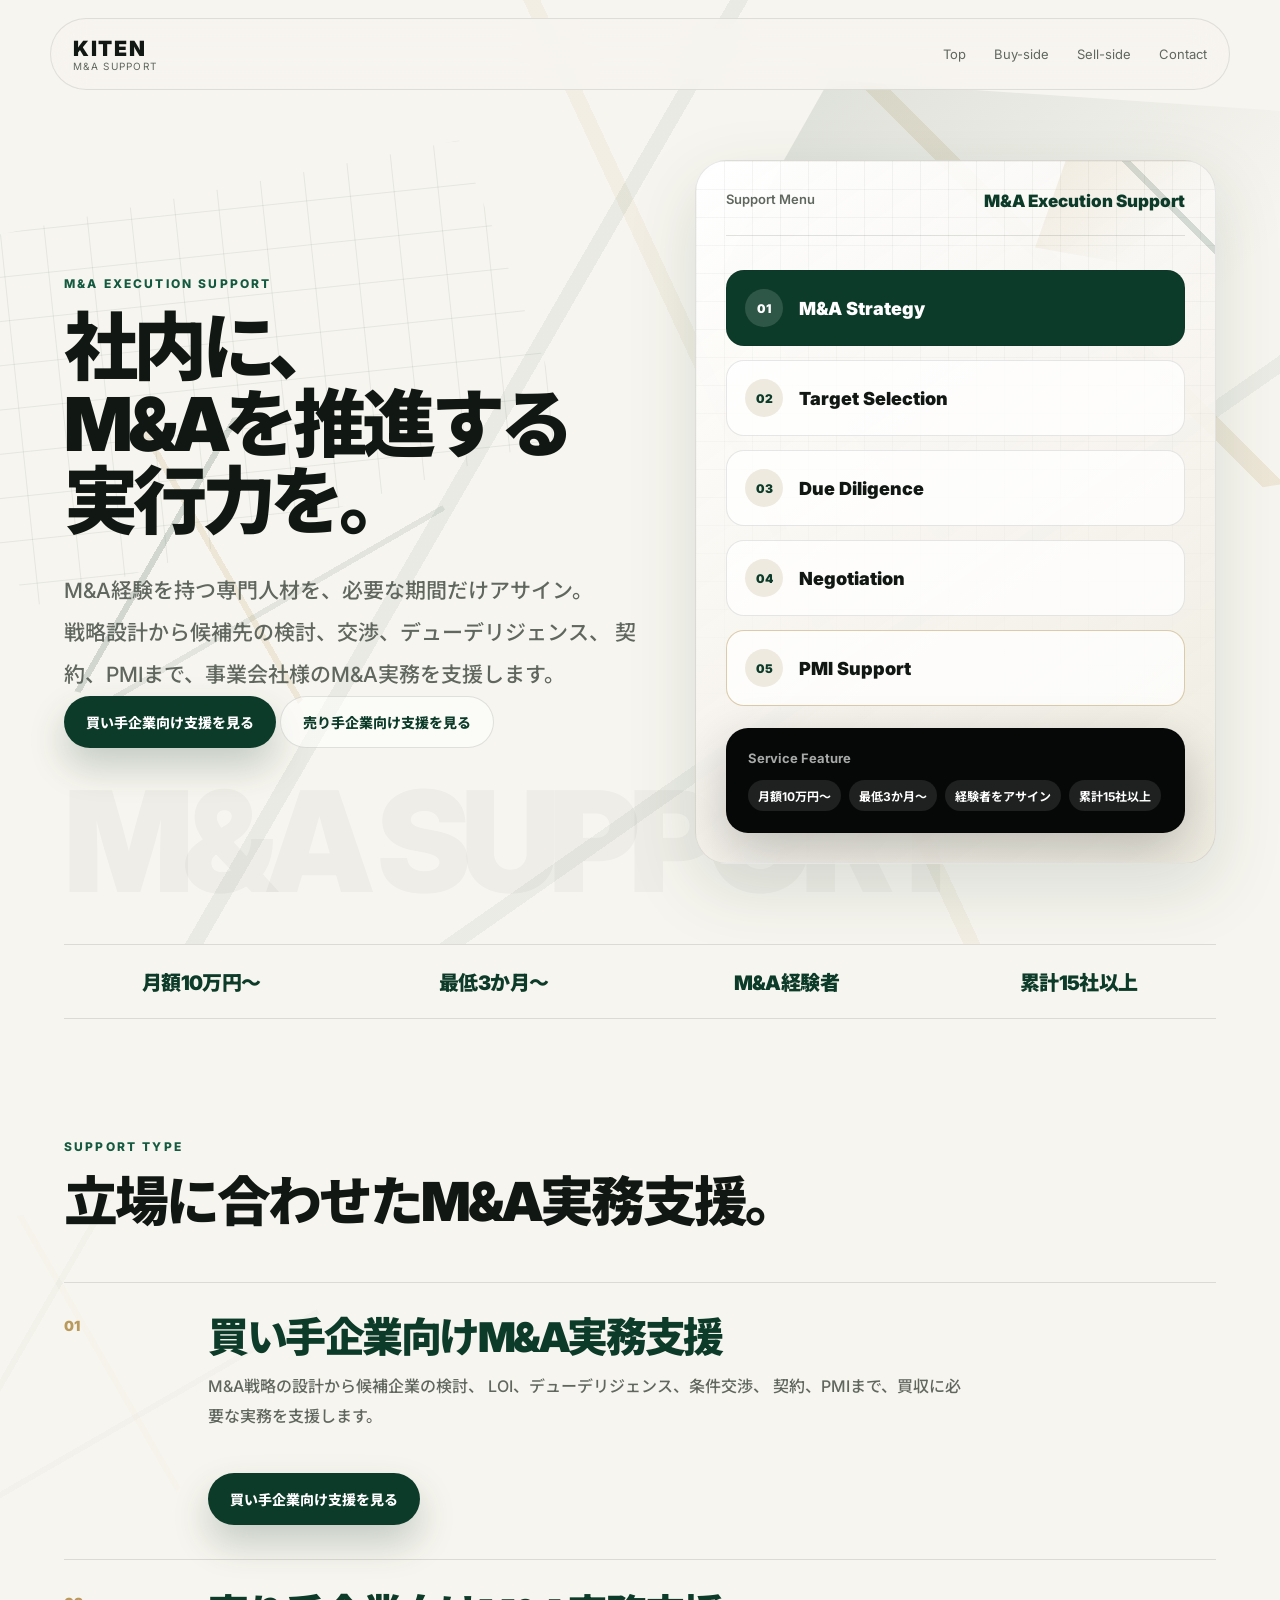
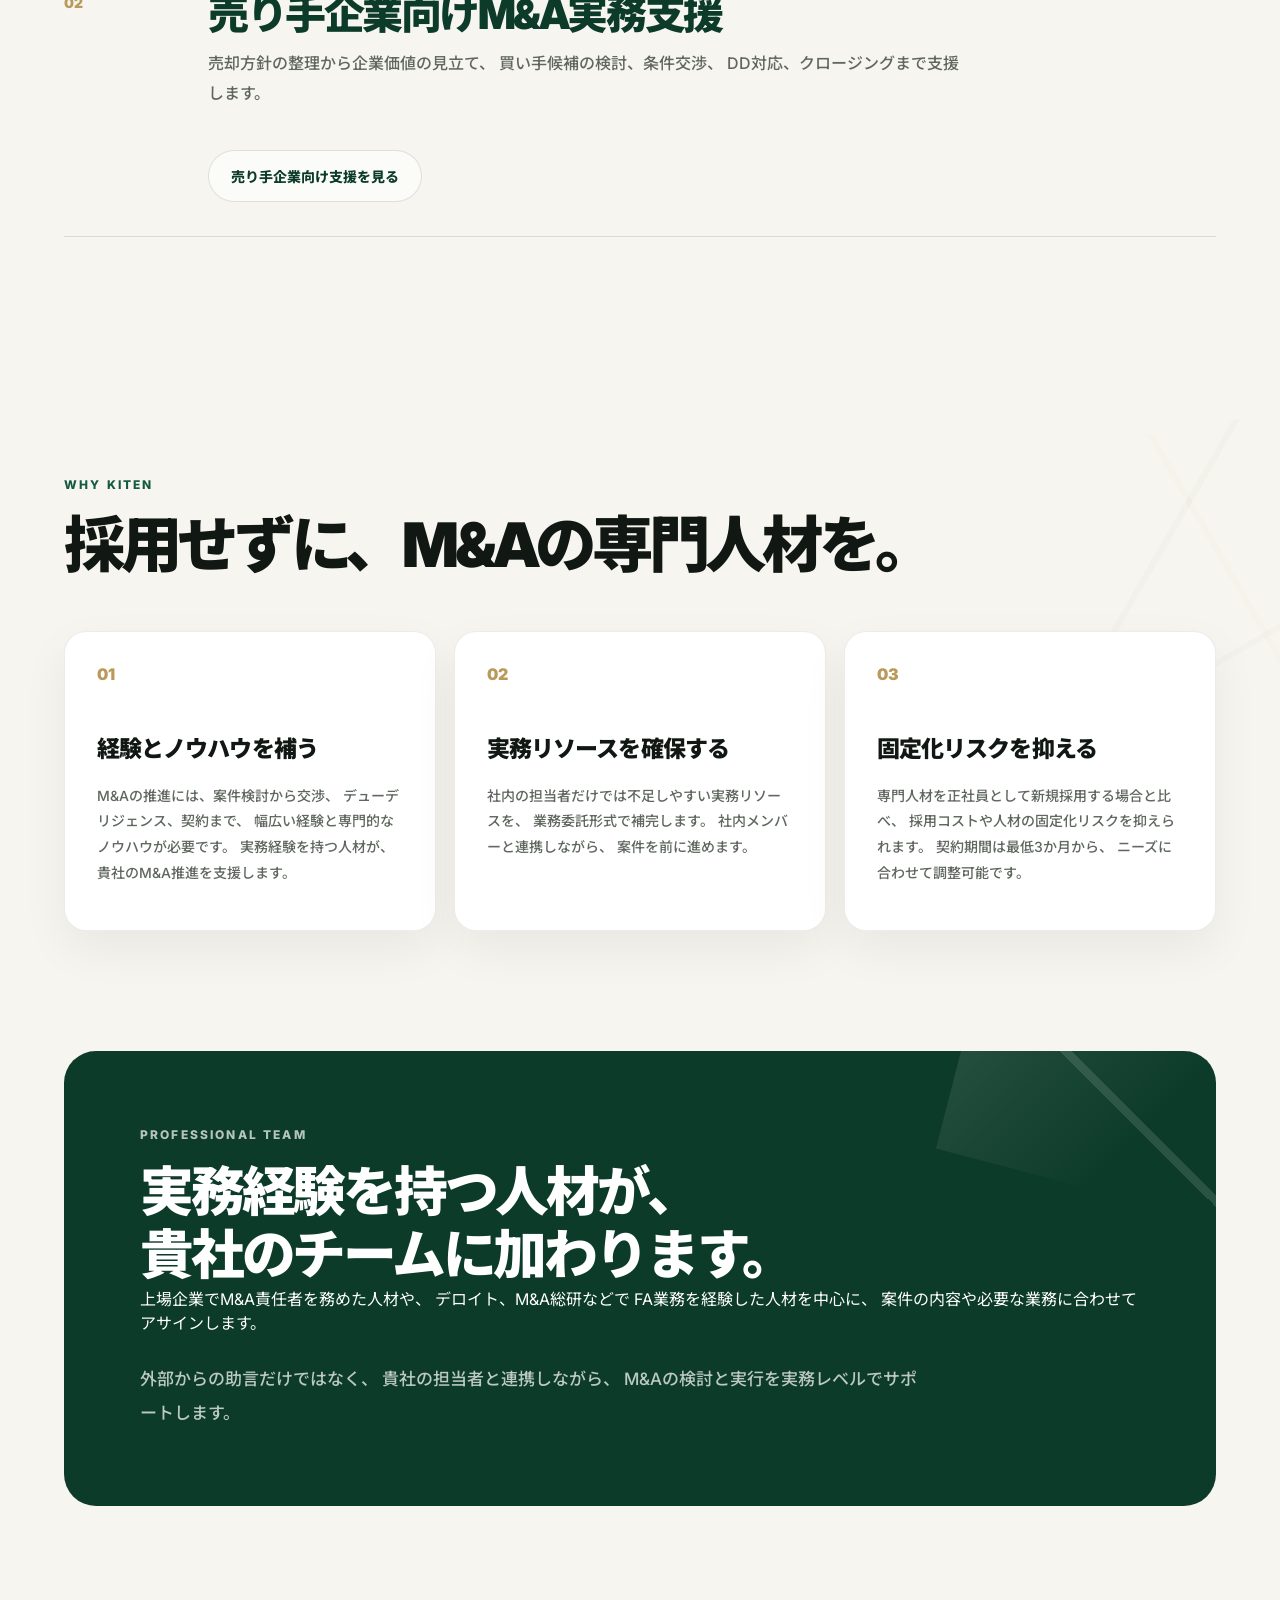
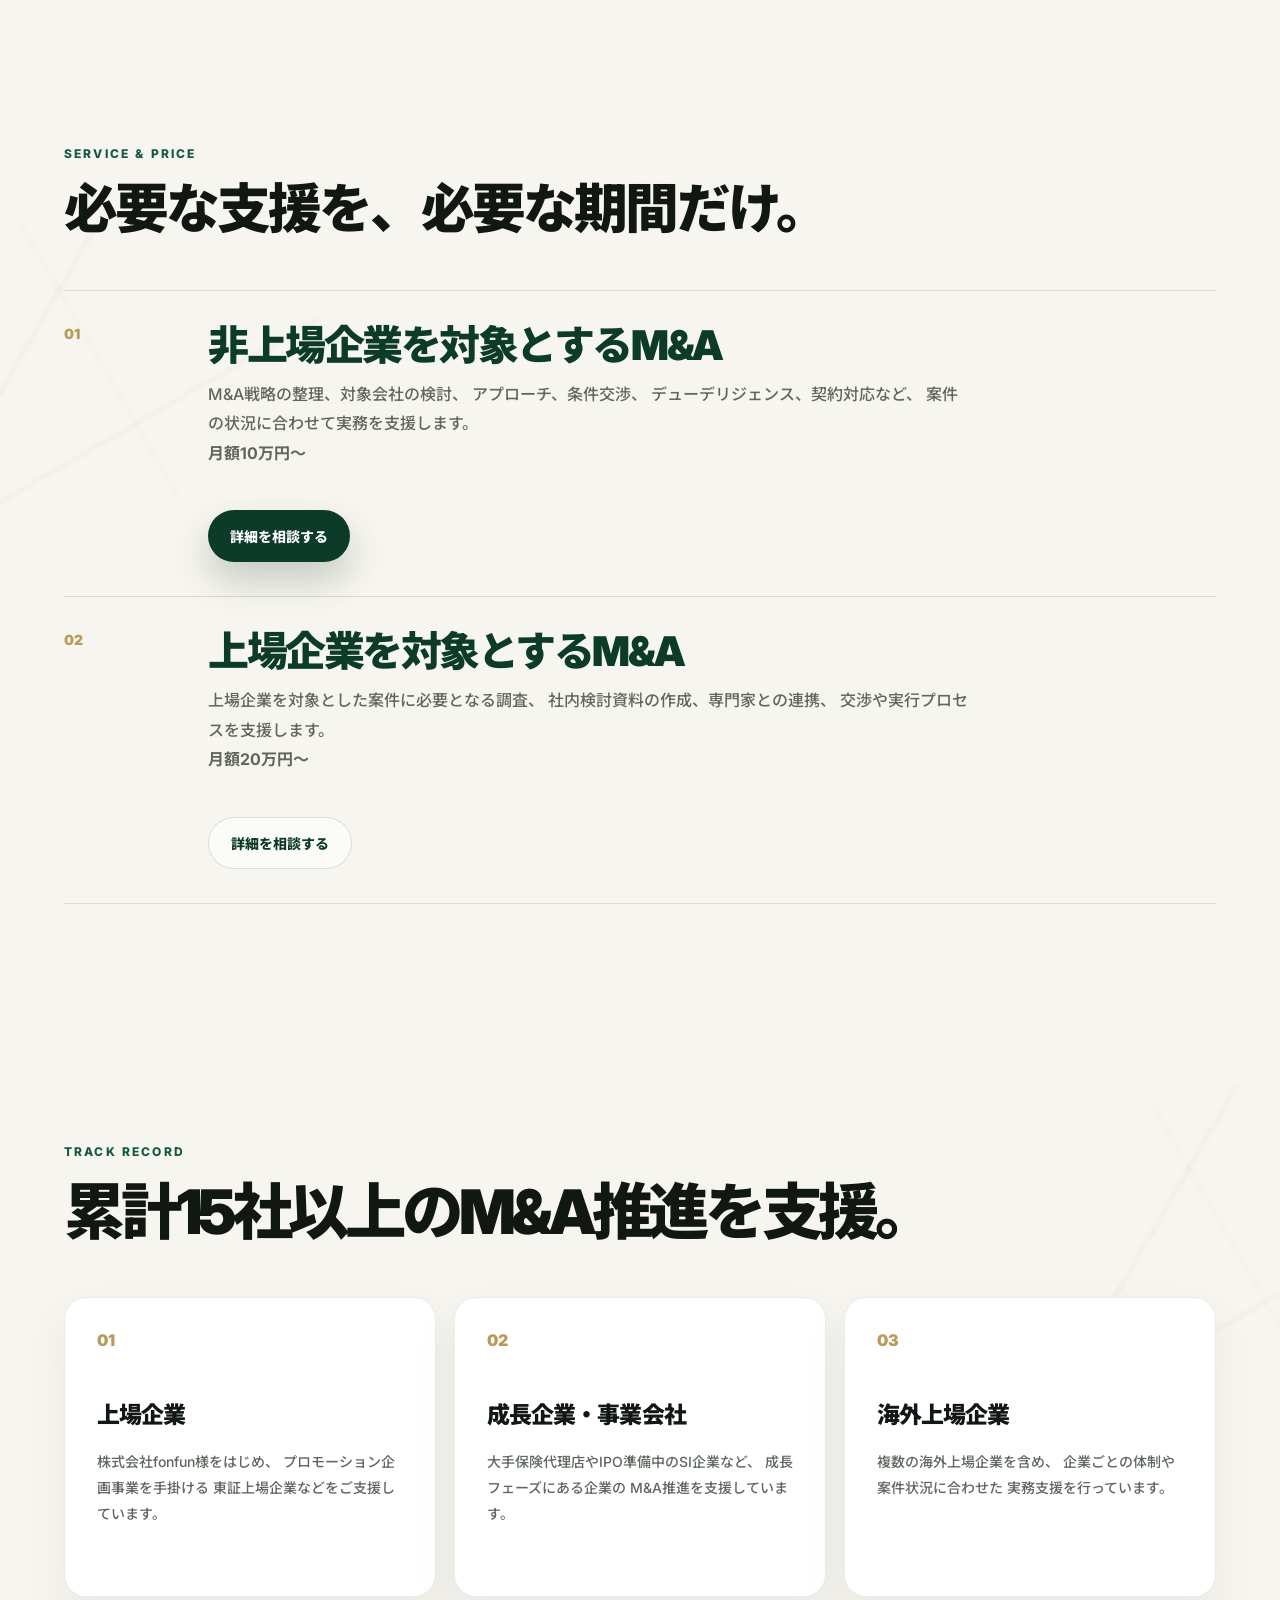
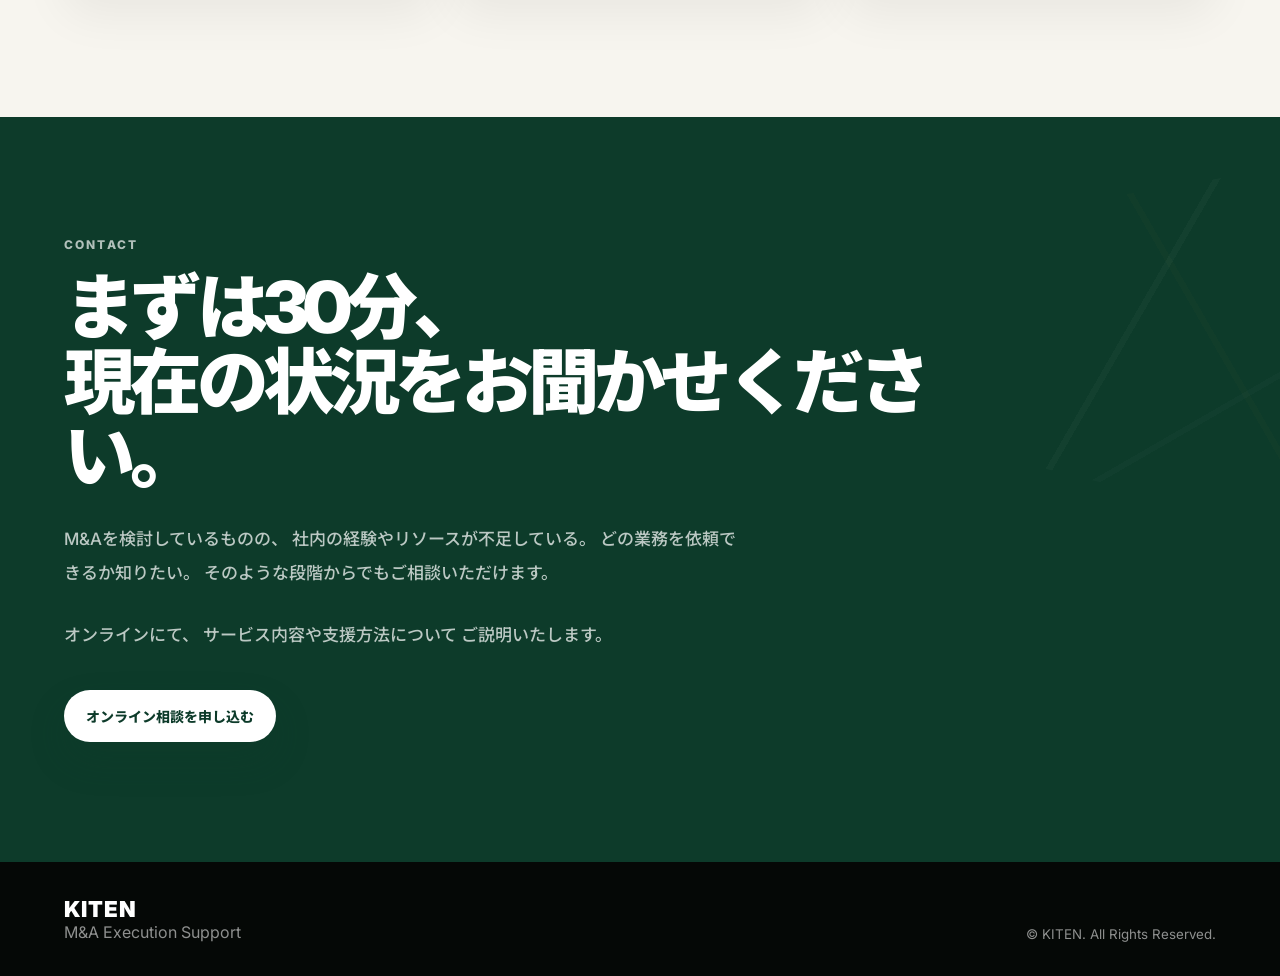
==== commit f2f7a7b1: "デザイン修正" ====
--- a/index.html
+++ b/index.html
@@ -1,427 +1,1171 @@
 <!doctype html>
 
 <html lang="ja">
-
-<head>
-  <meta charset="UTF-8" />
-  <meta name="viewport" content="width=device-width, initial-scale=1.0" />
-
-  <title>KITEN | 事業会社向けM&A実務支援</title>
-
-  <meta name="description" content="M&A経験を持つ専門人材を業務委託形式でアサインし、事業会社のM&A戦略設計から実行、PMIまでを支援します。" />
-
-  <link rel="preconnect" href="https://fonts.googleapis.com" />
-  <link rel="preconnect" href="https://fonts.gstatic.com" crossorigin />
-
-  <link
-    href="https://fonts.googleapis.com/css2?family=Inter:wght@400;500;600;700;800;900&family=Noto+Sans+JP:wght@400;500;700;800;900&display=swap"
-    rel="stylesheet" />
-
-  <link rel="stylesheet" href="styles.css" />
-</head>
-
-<body>
-  <div class="page-progress" aria-hidden="true"></div>
-
-  <header class="site-header" data-header>
-    <a href="index.html" class="logo" aria-label="KITENトップページ">
-      <span>KITEN</span>
-      <small>M&A Support</small>
-    </a>
-
-    <nav class="desktop-nav" aria-label="メインナビゲーション">
+  <head>
+    <meta charset="UTF-8" />
+
+    <meta
+      name="viewport"
+      content="width=device-width, initial-scale=1.0"
+    />
+
+    <title>KITEN | 事業会社向けM&A実務支援</title>
+
+    <meta
+      name="description"
+      content="M&A経験を持つ専門人材を業務委託形式でアサインし、事業会社のM&A戦略設計から実行、PMIまでを支援します。"
+    />
+
+    <link rel="preconnect" href="https://fonts.googleapis.com" />
+
+    <link
+      rel="preconnect"
+      href="https://fonts.gstatic.com"
+      crossorigin
+    />
+
+    <link
+      href="https://fonts.googleapis.com/css2?family=Inter:wght@400;500;600;700;800;900&family=Noto+Sans+JP:wght@400;500;700;800;900&display=swap"
+      rel="stylesheet"
+    />
+
+    <link rel="stylesheet" href="styles.css" />
+
+    <!-- お問い合わせモーダル用CSS -->
+    <style>
+      .contact-modal {
+        position: fixed;
+        inset: 0;
+        z-index: 10000;
+        display: none;
+        align-items: center;
+        justify-content: center;
+        padding: 24px;
+      }
+
+      .contact-modal.is-open {
+        display: flex;
+      }
+
+      .contact-modal__overlay {
+        position: absolute;
+        inset: 0;
+        background: rgba(5, 18, 13, 0.74);
+        backdrop-filter: blur(8px);
+        cursor: pointer;
+      }
+
+      .contact-modal__content {
+        position: relative;
+        z-index: 1;
+        width: min(100%, 680px);
+        max-height: calc(100vh - 48px);
+        padding: 48px;
+        overflow-y: auto;
+        overscroll-behavior: contain;
+        background: #ffffff;
+        color: #173c2d;
+        border: 1px solid rgba(23, 60, 45, 0.12);
+        border-radius: 20px;
+        box-shadow: 0 32px 100px rgba(0, 0, 0, 0.3);
+      }
+
+      .contact-modal__close {
+        position: absolute;
+        top: 16px;
+        right: 18px;
+        display: grid;
+        width: 42px;
+        height: 42px;
+        padding: 0;
+        place-items: center;
+        border: 0;
+        border-radius: 50%;
+        background: rgba(23, 60, 45, 0.07);
+        color: #173c2d;
+        font-family: inherit;
+        font-size: 28px;
+        line-height: 1;
+        cursor: pointer;
+        transition:
+          background-color 0.2s ease,
+          transform 0.2s ease;
+      }
+
+      .contact-modal__close:hover {
+        background: rgba(23, 60, 45, 0.14);
+        transform: rotate(5deg);
+      }
+
+      .contact-modal__heading {
+        margin-bottom: 32px;
+        padding-right: 40px;
+      }
+
+      .contact-modal__heading .eyebrow {
+        margin-bottom: 10px;
+      }
+
+      .contact-modal__heading h2 {
+        margin: 0 0 14px;
+        color: #173c2d;
+        font-size: clamp(26px, 4vw, 38px);
+        line-height: 1.35;
+      }
+
+      .contact-modal__description {
+        margin: 0;
+        color: #627069;
+        font-size: 14px;
+        line-height: 1.8;
+      }
+
+      .contact-form {
+        display: grid;
+        gap: 22px;
+      }
+
+      .contact-form__field {
+        display: grid;
+        gap: 9px;
+      }
+
+      .contact-form__field label {
+        display: flex;
+        align-items: center;
+        gap: 8px;
+        color: #173c2d;
+        font-size: 14px;
+        font-weight: 700;
+      }
+
+      .contact-form__required {
+        display: inline-flex;
+        align-items: center;
+        justify-content: center;
+        padding: 3px 7px;
+        border-radius: 999px;
+        background: #173c2d;
+        color: #ffffff;
+        font-size: 10px;
+        font-weight: 700;
+        line-height: 1;
+      }
+
+      .contact-form__field input,
+      .contact-form__field textarea {
+        box-sizing: border-box;
+        width: 100%;
+        padding: 14px 15px;
+        border: 1px solid #ccd5d0;
+        border-radius: 10px;
+        outline: none;
+        background: #f9fbfa;
+        color: #173c2d;
+        font-family: inherit;
+        font-size: 16px;
+        transition:
+          border-color 0.2s ease,
+          background-color 0.2s ease,
+          box-shadow 0.2s ease;
+      }
+
+      .contact-form__field textarea {
+        min-height: 150px;
+        line-height: 1.7;
+        resize: vertical;
+      }
+
+      .contact-form__field input:focus,
+      .contact-form__field textarea:focus {
+        border-color: #173c2d;
+        background: #ffffff;
+        box-shadow: 0 0 0 4px rgba(23, 60, 45, 0.09);
+      }
+
+      .contact-form__submit {
+        width: 100%;
+        min-height: 54px;
+        padding: 14px 24px;
+        border: 1px solid #173c2d;
+        border-radius: 999px;
+        background: #173c2d;
+        color: #ffffff;
+        font-family: inherit;
+        font-size: 15px;
+        font-weight: 700;
+        letter-spacing: 0.04em;
+        cursor: pointer;
+        transition:
+          opacity 0.2s ease,
+          transform 0.2s ease,
+          background-color 0.2s ease;
+      }
+
+      .contact-form__submit:hover:not(:disabled) {
+        background: #245a44;
+        transform: translateY(-2px);
+      }
+
+      .contact-form__submit:disabled {
+        opacity: 0.55;
+        cursor: not-allowed;
+      }
+
+      .contact-form__error {
+        min-height: 22px;
+        margin: -4px 0 0;
+        color: #b3261e;
+        font-size: 14px;
+        line-height: 1.6;
+      }
+
+      .contact-form__honeypot {
+        position: absolute;
+        left: -9999px;
+        width: 1px;
+        height: 1px;
+        overflow: hidden;
+      }
+
+      .contact-complete {
+        padding: 40px 0 10px;
+        text-align: center;
+      }
+
+      .contact-complete__icon {
+        display: grid;
+        width: 72px;
+        height: 72px;
+        margin: 0 auto 24px;
+        place-items: center;
+        border-radius: 50%;
+        background: #173c2d;
+        color: #ffffff;
+        font-size: 32px;
+        font-weight: 800;
+      }
+
+      .contact-complete h2 {
+        margin: 10px 0 18px;
+        color: #173c2d;
+        font-size: clamp(26px, 4vw, 38px);
+      }
+
+      .contact-complete__message {
+        margin: 0 0 32px;
+        color: #627069;
+        line-height: 1.9;
+      }
+
+      body.contact-modal-open {
+        overflow: hidden;
+      }
+
+      .contact-modal [hidden] {
+        display: none !important;
+      }
+
+      @media (max-width: 640px) {
+        .contact-modal {
+          align-items: flex-start;
+          padding: 12px;
+        }
+
+        .contact-modal__content {
+          width: 100%;
+          max-height: calc(100dvh - 24px);
+          padding: 42px 20px 28px;
+          border-radius: 16px;
+        }
+
+        .contact-modal__close {
+          top: 10px;
+          right: 10px;
+        }
+
+        .contact-modal__heading {
+          padding-right: 30px;
+        }
+
+        .contact-modal__heading h2 {
+          font-size: 25px;
+        }
+      }
+    </style>
+  </head>
+
+  <body>
+    <div class="page-progress" aria-hidden="true"></div>
+
+    <header class="site-header" data-header>
+      <a href="/" class="logo" aria-label="KITENトップページ">
+        <span>KITEN</span>
+        <small>M&A Support</small>
+      </a>
+
+      <nav
+        class="desktop-nav"
+        aria-label="メインナビゲーション"
+      >
+        <a href="/">Top</a>
+        <a href="/buy-side/">Buy-side</a>
+        <a href="/sell-side/">Sell-side</a>
+
+        <a href="#contactModal" data-contact-open>
+          Contact
+        </a>
+      </nav>
+
+      <button
+        class="menu-button"
+        type="button"
+        data-menu-button
+        aria-expanded="false"
+        aria-controls="mobileMenu"
+      >
+        <span></span>
+        <span></span>
+        <span class="sr-only">メニューを開く</span>
+      </button>
+    </header>
+
+    <div
+      class="mobile-menu"
+      id="mobileMenu"
+      data-mobile-menu
+    >
       <a href="/">Top</a>
       <a href="/buy-side/">Buy-side</a>
       <a href="/sell-side/">Sell-side</a>
-      <a href="#contact">Contact</a>
-    </nav>
-    <button class="menu-button" type="button" data-menu-button aria-expanded="false" aria-controls="mobileMenu">
-      <span></span>
-      <span></span>
-      <span class="sr-only">メニューを開く</span>
-    </button>
-
-  </header>
-
-  <div class="mobile-menu" id="mobileMenu" data-mobile-menu>
-    <a href="index.html">Top</a>
-    <a href="buy-side.html">Buy-side</a>
-    <a href="sell-side.html">Sell-side</a>
-    <a href="#contact">Contact</a>
-  </div>
-
-  <main id="top">
-    <section class="hero">
-      <div class="hero-bg-text" aria-hidden="true">
-        M&A SUPPORT
+
+      <a href="#contactModal" data-contact-open>
+        Contact
+      </a>
+    </div>
+
+    <main id="top">
+      <section class="hero">
+        <div class="hero-bg-text" aria-hidden="true">
+          M&A SUPPORT
+        </div>
+
+        <div class="hero-copy reveal">
+          <p class="eyebrow">
+            M&A Execution Support
+          </p>
+
+          <h1>
+            社内に、<br />
+            M&Aを推進する<br />
+            実行力を。
+          </h1>
+
+          <p class="hero-lead">
+            M&A経験を持つ専門人材を、必要な期間だけアサイン。<br />
+            戦略設計から候補先の検討、交渉、デューデリジェンス、
+            契約、PMIまで、事業会社様のM&A実務を支援します。
+          </p>
+
+          <a class="primary-button" href="/buy-side/">
+            買い手企業向け支援を見る
+          </a>
+
+          <a class="secondary-button" href="/sell-side/">
+            売り手企業向け支援を見る
+          </a>
+        </div>
+
+        <div class="hero-panel reveal">
+          <div class="panel-header">
+            <span>Support Menu</span>
+            <strong>M&A Execution Support</strong>
+          </div>
+
+          <div class="deal-flow">
+            <div class="deal-step active">
+              <span>01</span>
+              <p>M&A Strategy</p>
+            </div>
+
+            <div class="deal-step">
+              <span>02</span>
+              <p>Target Selection</p>
+            </div>
+
+            <div class="deal-step">
+              <span>03</span>
+              <p>Due Diligence</p>
+            </div>
+
+            <div class="deal-step">
+              <span>04</span>
+              <p>Negotiation</p>
+            </div>
+
+            <div class="deal-step final">
+              <span>05</span>
+              <p>PMI Support</p>
+            </div>
+          </div>
+
+          <div class="risk-card">
+            <p>Service Feature</p>
+
+            <ul>
+              <li>月額10万円〜</li>
+              <li>最低3か月〜</li>
+              <li>経験者をアサイン</li>
+              <li>累計15社以上</li>
+            </ul>
+          </div>
+        </div>
+      </section>
+
+      <section
+        class="trust-strip reveal"
+        aria-label="サービスの特徴"
+      >
+        <p>月額10万円〜</p>
+        <p>最低3か月〜</p>
+        <p>M&A経験者</p>
+        <p>累計15社以上</p>
+      </section>
+
+      <section class="section service" id="service">
+        <div class="section-head reveal">
+          <p class="eyebrow">Support Type</p>
+
+          <h2>
+            立場に合わせたM&A実務支援。
+          </h2>
+        </div>
+
+        <div class="service-list">
+          <article class="service-item reveal">
+            <span class="service-num">01</span>
+
+            <div>
+              <h3>
+                買い手企業向けM&A実務支援
+              </h3>
+
+              <p>
+                M&A戦略の設計から候補企業の検討、
+                LOI、デューデリジェンス、条件交渉、
+                契約、PMIまで、買収に必要な実務を支援します。
+              </p>
+
+              <div class="hero-actions">
+                <a
+                  class="primary-button"
+                  href="/buy-side/"
+                >
+                  買い手企業向け支援を見る
+                </a>
+              </div>
+            </div>
+          </article>
+
+          <article class="service-item reveal">
+            <span class="service-num">02</span>
+
+            <div>
+              <h3>
+                売り手企業向けM&A実務支援
+              </h3>
+
+              <p>
+                売却方針の整理から企業価値の見立て、
+                買い手候補の検討、条件交渉、
+                DD対応、クロージングまで支援します。
+              </p>
+
+              <div class="hero-actions">
+                <a
+                  class="secondary-button"
+                  href="/sell-side/"
+                >
+                  売り手企業向け支援を見る
+                </a>
+              </div>
+            </div>
+          </article>
+        </div>
+      </section>
+
+      <section class="section problem" id="strength">
+        <div class="section-head reveal">
+          <p class="eyebrow">Why KITEN</p>
+
+          <h2>
+            採用せずに、M&Aの専門人材を。
+          </h2>
+        </div>
+
+        <div class="problem-grid">
+          <article class="problem-card reveal">
+            <span>01</span>
+
+            <h3>経験とノウハウを補う</h3>
+
+            <p>
+              M&Aの推進には、案件検討から交渉、
+              デューデリジェンス、契約まで、
+              幅広い経験と専門的なノウハウが必要です。
+              実務経験を持つ人材が、貴社のM&A推進を支援します。
+            </p>
+          </article>
+
+          <article class="problem-card reveal">
+            <span>02</span>
+
+            <h3>実務リソースを確保する</h3>
+
+            <p>
+              社内の担当者だけでは不足しやすい実務リソースを、
+              業務委託形式で補完します。
+              社内メンバーと連携しながら、
+              案件を前に進めます。
+            </p>
+          </article>
+
+          <article class="problem-card reveal">
+            <span>03</span>
+
+            <h3>固定化リスクを抑える</h3>
+
+            <p>
+              専門人材を正社員として新規採用する場合と比べ、
+              採用コストや人材の固定化リスクを抑えられます。
+              契約期間は最低3か月から、
+              ニーズに合わせて調整可能です。
+            </p>
+          </article>
+        </div>
+      </section>
+
+      <section class="section message-section reveal">
+        <div class="message-card">
+          <p class="eyebrow">Professional Team</p>
+
+          <h2>
+            実務経験を持つ人材が、<br />
+            貴社のチームに加わります。
+          </h2>
+
+          <p>
+            上場企業でM&A責任者を務めた人材や、
+            デロイト、M&A総研などで
+            FA業務を経験した人材を中心に、
+            案件の内容や必要な業務に合わせてアサインします。
+          </p>
+
+          <p>
+            外部からの助言だけではなく、
+            貴社の担当者と連携しながら、
+            M&Aの検討と実行を実務レベルでサポートします。
+          </p>
+        </div>
+      </section>
+
+      <section class="section service" id="price">
+        <div class="section-head reveal">
+          <p class="eyebrow">Service & Price</p>
+
+          <h2>
+            必要な支援を、必要な期間だけ。
+          </h2>
+        </div>
+
+        <div class="service-list">
+          <article class="service-item reveal">
+            <span class="service-num">01</span>
+
+            <div>
+              <h3>
+                非上場企業を対象とするM&A
+              </h3>
+
+              <p>
+                M&A戦略の整理、対象会社の検討、
+                アプローチ、条件交渉、
+                デューデリジェンス、契約対応など、
+                案件の状況に合わせて実務を支援します。
+              </p>
+
+              <p>
+                <strong>月額10万円〜</strong>
+              </p>
+
+              <div class="hero-actions">
+                <a
+                  class="primary-button"
+                  href="#contactModal"
+                  data-contact-open
+                >
+                  詳細を相談する
+                </a>
+              </div>
+            </div>
+          </article>
+
+          <article class="service-item reveal">
+            <span class="service-num">02</span>
+
+            <div>
+              <h3>
+                上場企業を対象とするM&A
+              </h3>
+
+              <p>
+                上場企業を対象とした案件に必要となる調査、
+                社内検討資料の作成、専門家との連携、
+                交渉や実行プロセスを支援します。
+              </p>
+
+              <p>
+                <strong>月額20万円〜</strong>
+              </p>
+
+              <div class="hero-actions">
+                <a
+                  class="secondary-button"
+                  href="#contactModal"
+                  data-contact-open
+                >
+                  詳細を相談する
+                </a>
+              </div>
+            </div>
+          </article>
+        </div>
+      </section>
+
+      <section class="section problem">
+        <div class="section-head reveal">
+          <p class="eyebrow">Track Record</p>
+
+          <h2>
+            累計15社以上のM&A推進を支援。
+          </h2>
+        </div>
+
+        <div class="problem-grid">
+          <article class="problem-card reveal">
+            <span>01</span>
+
+            <h3>上場企業</h3>
+
+            <p>
+              株式会社fonfun様をはじめ、
+              プロモーション企画事業を手掛ける
+              東証上場企業などをご支援しています。
+            </p>
+          </article>
+
+          <article class="problem-card reveal">
+            <span>02</span>
+
+            <h3>成長企業・事業会社</h3>
+
+            <p>
+              大手保険代理店やIPO準備中のSI企業など、
+              成長フェーズにある企業の
+              M&A推進を支援しています。
+            </p>
+          </article>
+
+          <article class="problem-card reveal">
+            <span>03</span>
+
+            <h3>海外上場企業</h3>
+
+            <p>
+              複数の海外上場企業を含め、
+              企業ごとの体制や案件状況に合わせた
+              実務支援を行っています。
+            </p>
+          </article>
+        </div>
+      </section>
+
+      <section class="contact" id="contact">
+        <div class="contact-inner reveal">
+          <p class="eyebrow">Contact</p>
+
+          <h2>
+            まずは30分、<br />
+            現在の状況をお聞かせください。
+          </h2>
+
+          <p>
+            M&Aを検討しているものの、
+            社内の経験やリソースが不足している。
+            どの業務を依頼できるか知りたい。
+            そのような段階からでもご相談いただけます。
+          </p>
+
+          <p>
+            オンラインにて、
+            サービス内容や支援方法について
+            ご説明いたします。
+          </p>
+
+          <a
+            class="primary-button light"
+            href="#contactModal"
+            data-contact-open
+          >
+            オンライン相談を申し込む
+          </a>
+        </div>
+      </section>
+    </main>
+
+    <!-- お問い合わせモーダル -->
+    <div
+      class="contact-modal"
+      id="contactModal"
+      aria-hidden="true"
+    >
+      <div
+        class="contact-modal__overlay"
+        data-contact-close
+      ></div>
+
+      <div
+        class="contact-modal__content"
+        role="dialog"
+        aria-modal="true"
+        aria-labelledby="contactModalTitle"
+      >
+        <button
+          class="contact-modal__close"
+          type="button"
+          aria-label="お問い合わせフォームを閉じる"
+          data-contact-close
+        >
+          <span aria-hidden="true">×</span>
+        </button>
+
+        <!-- フォーム入力画面 -->
+        <div id="contactFormView">
+          <div class="contact-modal__heading">
+            <p class="eyebrow">Contact</p>
+
+            <h2 id="contactModalTitle">
+              オンライン相談のお申し込み
+            </h2>
+
+            <p class="contact-modal__description">
+              現在の状況やご相談内容をご入力ください。<br />
+              内容を確認のうえ、担当者よりご連絡いたします。
+            </p>
+          </div>
+
+          <form
+            id="contactForm"
+            class="contact-form"
+            action="https://script.google.com/macros/s/AKfycbwlRa25xMPW-XqKxPv1qW6dAzJcXKfqYI62VX0aQ0hNYVIiO5ZY21LHV7iPg1blXhehxQ/exec"
+            method="post"
+            target="gasResponseFrame"
+          >
+            <div class="contact-form__field">
+              <label for="contactCompany">
+                会社名
+              </label>
+
+              <input
+                id="contactCompany"
+                type="text"
+                name="company"
+                maxlength="200"
+                autocomplete="organization"
+              />
+            </div>
+
+            <div class="contact-form__field">
+              <label for="contactName">
+                お名前
+
+                <span class="contact-form__required">
+                  必須
+                </span>
+              </label>
+
+              <input
+                id="contactName"
+                type="text"
+                name="name"
+                maxlength="100"
+                autocomplete="name"
+                required
+              />
+            </div>
+
+            <div class="contact-form__field">
+              <label for="contactEmail">
+                メールアドレス
+
+                <span class="contact-form__required">
+                  必須
+                </span>
+              </label>
+
+              <input
+                id="contactEmail"
+                type="email"
+                name="email"
+                maxlength="254"
+                autocomplete="email"
+                required
+              />
+            </div>
+
+            <div class="contact-form__field">
+              <label for="contactPhone">
+                電話番号
+              </label>
+
+              <input
+                id="contactPhone"
+                type="tel"
+                name="phone"
+                maxlength="50"
+                autocomplete="tel"
+              />
+            </div>
+
+            <div class="contact-form__field">
+              <label for="contactMessage">
+                ご相談内容
+
+                <span class="contact-form__required">
+                  必須
+                </span>
+              </label>
+
+              <textarea
+                id="contactMessage"
+                name="message"
+                rows="6"
+                maxlength="5000"
+                required
+              ></textarea>
+            </div>
+
+            <!-- ボット対策用 -->
+            <div
+              class="contact-form__honeypot"
+              aria-hidden="true"
+            >
+              <label for="contactWebsite">
+                Webサイト
+              </label>
+
+              <input
+                id="contactWebsite"
+                type="text"
+                name="website"
+                tabindex="-1"
+                autocomplete="off"
+              />
+            </div>
+
+            <p
+              id="contactFormError"
+              class="contact-form__error"
+              role="alert"
+              aria-live="polite"
+            ></p>
+
+            <button
+              id="contactSubmitButton"
+              class="contact-form__submit"
+              type="submit"
+            >
+              相談内容を送信する
+            </button>
+          </form>
+        </div>
+
+        <!-- 送信完了画面 -->
+        <div
+          id="contactCompleteView"
+          class="contact-complete"
+          hidden
+        >
+          <div
+            class="contact-complete__icon"
+            aria-hidden="true"
+          >
+            ✓
+          </div>
+
+          <p class="eyebrow">Completed</p>
+
+          <h2>送信が完了しました</h2>
+
+          <p class="contact-complete__message">
+            お問い合わせありがとうございます。<br />
+            内容を確認のうえ、担当者よりご連絡いたします。
+          </p>
+
+          <button
+            class="contact-form__submit"
+            type="button"
+            data-contact-close
+          >
+            閉じる
+          </button>
+        </div>
       </div>
-
-      <div class="hero-copy reveal">
-        <p class="eyebrow">
-          M&A Execution Support
-        </p>
-
-        <h1>
-          社内に、<br />
-          M&Aを推進する<br />
-          実行力を。
-        </h1>
-
-        <p class="hero-lead">
-          M&A経験を持つ専門人材を、必要な期間だけアサイン。<br />
-          戦略設計から候補先の検討、交渉、デューデリジェンス、
-          契約、PMIまで、事業会社様のM&A実務を支援します。
-        </p>
-
-        <a class="primary-button" href="/buy-side/">
-          買い手企業向け支援を見る
-        </a>
-
-        <a class="secondary-button" href="/sell-side/">
-          売り手企業向け支援を見る
-        </a>
+    </div>
+
+    <!-- GASからの応答を受け取る非表示iframe -->
+    <iframe
+      id="gasResponseFrame"
+      name="gasResponseFrame"
+      title="お問い合わせ送信結果"
+      hidden
+    ></iframe>
+
+    <footer class="footer">
+      <div>
+        <strong>KITEN</strong>
+        <p>M&A Execution Support</p>
       </div>
 
-      <div class="hero-panel reveal">
-        <div class="panel-header">
-          <span>Support Menu</span>
-          <strong>M&A Execution Support</strong>
-        </div>
-
-        <div class="deal-flow">
-          <div class="deal-step active">
-            <span>01</span>
-            <p>M&A Strategy</p>
-          </div>
-
-          <div class="deal-step">
-            <span>02</span>
-            <p>Target Selection</p>
-          </div>
-
-          <div class="deal-step">
-            <span>03</span>
-            <p>Due Diligence</p>
-          </div>
-
-          <div class="deal-step">
-            <span>04</span>
-            <p>Negotiation</p>
-          </div>
-
-          <div class="deal-step final">
-            <span>05</span>
-            <p>PMI Support</p>
-          </div>
-        </div>
-
-        <div class="risk-card">
-          <p>Service Feature</p>
-
-          <ul>
-            <li>月額10万円〜</li>
-            <li>最低3か月〜</li>
-            <li>経験者をアサイン</li>
-            <li>累計15社以上</li>
-          </ul>
-        </div>
-      </div>
-    </section>
-
-    <section class="trust-strip reveal" aria-label="サービスの特徴">
-      <p>月額10万円〜</p>
-      <p>最低3か月〜</p>
-      <p>M&A経験者</p>
-      <p>累計15社以上</p>
-    </section>
-
-    <section class="section service" id="service">
-      <div class="section-head reveal">
-        <p class="eyebrow">Support Type</p>
-
-        <h2>
-          立場に合わせたM&A実務支援。
-        </h2>
-      </div>
-
-      <div class="service-list">
-        <article class="service-item reveal">
-          <span class="service-num">01</span>
-
-          <div>
-            <h3>
-              買い手企業向けM&A実務支援
-            </h3>
-
-            <p>
-              M&A戦略の設計から候補企業の検討、
-              LOI、デューデリジェンス、条件交渉、
-              契約、PMIまで、買収に必要な実務を支援します。
-            </p>
-
-            <div class="hero-actions">
-              <a class="primary-button" href="buy-side.html">
-                買い手企業向け支援を見る
-              </a>
-            </div>
-          </div>
-        </article>
-
-        <article class="service-item reveal">
-          <span class="service-num">02</span>
-
-          <div>
-            <h3>
-              売り手企業向けM&A実務支援
-            </h3>
-
-            <p>
-              売却方針の整理から企業価値の見立て、
-              買い手候補の検討、条件交渉、
-              DD対応、クロージングまで支援します。
-            </p>
-
-            <div class="hero-actions">
-              <a class="secondary-button" href="sell-side.html">
-                売り手企業向け支援を見る
-              </a>
-            </div>
-          </div>
-        </article>
-      </div>
-    </section>
-
-    <section class="section problem" id="strength">
-      <div class="section-head reveal">
-        <p class="eyebrow">Why KITEN</p>
-
-        <h2>
-          採用せずに、M&Aの専門人材を。
-        </h2>
-      </div>
-
-      <div class="problem-grid">
-        <article class="problem-card reveal">
-          <span>01</span>
-
-          <h3>経験とノウハウを補う</h3>
-
-          <p>
-            M&Aの推進には、案件検討から交渉、
-            デューデリジェンス、契約まで、
-            幅広い経験と専門的なノウハウが必要です。
-            実務経験を持つ人材が、貴社のM&A推進を支援します。
-          </p>
-        </article>
-
-        <article class="problem-card reveal">
-          <span>02</span>
-
-          <h3>実務リソースを確保する</h3>
-
-          <p>
-            社内の担当者だけでは不足しやすい実務リソースを、
-            業務委託形式で補完します。
-            社内メンバーと連携しながら、
-            案件を前に進めます。
-          </p>
-        </article>
-
-        <article class="problem-card reveal">
-          <span>03</span>
-
-          <h3>固定化リスクを抑える</h3>
-
-          <p>
-            専門人材を正社員として新規採用する場合と比べ、
-            採用コストや人材の固定化リスクを抑えられます。
-            契約期間は最低3か月から、
-            ニーズに合わせて調整可能です。
-          </p>
-        </article>
-      </div>
-    </section>
-
-    <section class="section message-section reveal">
-      <div class="message-card">
-        <p class="eyebrow">Professional Team</p>
-
-        <h2>
-          実務経験を持つ人材が、<br />
-          貴社のチームに加わります。
-        </h2>
-
-        <p>
-          上場企業でM&A責任者を務めた人材や、
-          デロイト、M&A総研などで
-          FA業務を経験した人材を中心に、
-          案件の内容や必要な業務に合わせてアサインします。
-        </p>
-
-        <p>
-          外部からの助言だけではなく、
-          貴社の担当者と連携しながら、
-          M&Aの検討と実行を実務レベルでサポートします。
-        </p>
-      </div>
-    </section>
-
-    <section class="section service" id="price">
-      <div class="section-head reveal">
-        <p class="eyebrow">Service & Price</p>
-
-        <h2>
-          必要な支援を、必要な期間だけ。
-        </h2>
-      </div>
-
-      <div class="service-list">
-        <article class="service-item reveal">
-          <span class="service-num">01</span>
-
-          <div>
-            <h3>
-              非上場企業を対象とするM&A
-            </h3>
-
-            <p>
-              M&A戦略の整理、対象会社の検討、
-              アプローチ、条件交渉、
-              デューデリジェンス、契約対応など、
-              案件の状況に合わせて実務を支援します。
-            </p>
-
-            <p>
-              <strong>月額10万円〜</strong>
-            </p>
-
-            <div class="hero-actions">
-              <a class="primary-button" href="#contact">
-                詳細を相談する
-              </a>
-            </div>
-          </div>
-        </article>
-
-        <article class="service-item reveal">
-          <span class="service-num">02</span>
-
-          <div>
-            <h3>
-              上場企業を対象とするM&A
-            </h3>
-
-            <p>
-              上場企業を対象とした案件に必要となる調査、
-              社内検討資料の作成、専門家との連携、
-              交渉や実行プロセスを支援します。
-            </p>
-
-            <p>
-              <strong>月額20万円〜</strong>
-            </p>
-
-            <div class="hero-actions">
-              <a class="secondary-button" href="#contact">
-                詳細を相談する
-              </a>
-            </div>
-          </div>
-        </article>
-      </div>
-    </section>
-
-    <section class="section problem">
-      <div class="section-head reveal">
-        <p class="eyebrow">Track Record</p>
-
-        <h2>
-          累計15社以上のM&A推進を支援。
-        </h2>
-      </div>
-
-      <div class="problem-grid">
-        <article class="problem-card reveal">
-          <span>01</span>
-
-          <h3>上場企業</h3>
-
-          <p>
-            株式会社fonfun様をはじめ、
-            プロモーション企画事業を手掛ける
-            東証上場企業などをご支援しています。
-          </p>
-        </article>
-
-        <article class="problem-card reveal">
-          <span>02</span>
-
-          <h3>成長企業・事業会社</h3>
-
-          <p>
-            大手保険代理店やIPO準備中のSI企業など、
-            成長フェーズにある企業の
-            M&A推進を支援しています。
-          </p>
-        </article>
-
-        <article class="problem-card reveal">
-          <span>03</span>
-
-          <h3>海外上場企業</h3>
-
-          <p>
-            複数の海外上場企業を含め、
-            企業ごとの体制や案件状況に合わせた
-            実務支援を行っています。
-          </p>
-        </article>
-      </div>
-    </section>
-
-    <section class="contact" id="contact">
-      <div class="contact-inner reveal">
-        <p class="eyebrow">Contact</p>
-
-        <h2>
-          まずは30分、<br />
-          現在の状況をお聞かせください。
-        </h2>
-
-        <p>
-          M&Aを検討しているものの、
-          社内の経験やリソースが不足している。
-          どの業務を依頼できるか知りたい。
-          そのような段階からでもご相談いただけます。
-        </p>
-
-        <p>
-          オンラインにて、
-          サービス内容や支援方法について
-          ご説明いたします。
-        </p>
-
-        <a class="primary-button light" href="mailto:contact@example.com">
-          オンライン相談を申し込む
-        </a>
-      </div>
-    </section>
-
-  </main>
-
-  <footer class="footer">
-    <div>
-      <strong>KITEN</strong>
-      <p>M&A Execution Support</p>
-    </div>
-
-    <small>
-      © KITEN. All Rights Reserved.
-    </small>
-  </footer>
-
-  <script src="app.js"></script>
-
-</body>
-
+      <small>
+        © KITEN. All Rights Reserved.
+      </small>
+    </footer>
+
+    <!-- 既存JavaScript -->
+    <script src="app.js"></script>
+
+    <!-- お問い合わせモーダル用JavaScript -->
+    <script>
+      (() => {
+        const modal = document.getElementById("contactModal");
+        const contactForm =
+          document.getElementById("contactForm");
+        const formView =
+          document.getElementById("contactFormView");
+        const completeView =
+          document.getElementById("contactCompleteView");
+        const submitButton =
+          document.getElementById("contactSubmitButton");
+        const errorElement =
+          document.getElementById("contactFormError");
+
+        if (
+          !modal ||
+          !contactForm ||
+          !formView ||
+          !completeView ||
+          !submitButton ||
+          !errorElement
+        ) {
+          return;
+        }
+
+        const openButtons = document.querySelectorAll(
+          "[data-contact-open]"
+        );
+
+        const closeButtons = document.querySelectorAll(
+          "[data-contact-close]"
+        );
+
+        let lastFocusedElement = null;
+        let responseTimer = null;
+        let isSubmitting = false;
+
+        function resetSubmitButton() {
+          isSubmitting = false;
+          submitButton.disabled = false;
+          submitButton.textContent =
+            "相談内容を送信する";
+        }
+
+        function resetContactForm() {
+          contactForm.reset();
+
+          formView.hidden = false;
+          completeView.hidden = true;
+
+          errorElement.textContent = "";
+
+          resetSubmitButton();
+
+          if (responseTimer) {
+            window.clearTimeout(responseTimer);
+            responseTimer = null;
+          }
+        }
+
+        function closeMobileMenu() {
+          const mobileMenu = document.querySelector(
+            "[data-mobile-menu]"
+          );
+
+          const menuButton = document.querySelector(
+            "[data-menu-button]"
+          );
+
+          if (mobileMenu) {
+            mobileMenu.classList.remove("is-open");
+            mobileMenu.classList.remove("active");
+            mobileMenu.classList.remove("open");
+          }
+
+          if (menuButton) {
+            menuButton.classList.remove("is-open");
+            menuButton.classList.remove("active");
+            menuButton.classList.remove("open");
+
+            menuButton.setAttribute(
+              "aria-expanded",
+              "false"
+            );
+          }
+        }
+
+        function openModal(event) {
+          if (event) {
+            event.preventDefault();
+          }
+
+          lastFocusedElement = document.activeElement;
+
+          closeMobileMenu();
+
+          if (!completeView.hidden) {
+            resetContactForm();
+          }
+
+          modal.classList.add("is-open");
+          modal.setAttribute("aria-hidden", "false");
+
+          document.body.classList.add(
+            "contact-modal-open"
+          );
+
+          window.setTimeout(() => {
+            document
+              .getElementById("contactName")
+              ?.focus();
+          }, 50);
+        }
+
+        function closeModal() {
+          if (isSubmitting) {
+            return;
+          }
+
+          modal.classList.remove("is-open");
+          modal.setAttribute("aria-hidden", "true");
+
+          document.body.classList.remove(
+            "contact-modal-open"
+          );
+
+          if (lastFocusedElement) {
+            lastFocusedElement.focus();
+          }
+        }
+
+        openButtons.forEach((button) => {
+          button.addEventListener("click", openModal);
+        });
+
+        closeButtons.forEach((button) => {
+          button.addEventListener("click", closeModal);
+        });
+
+        document.addEventListener("keydown", (event) => {
+          if (
+            event.key === "Escape" &&
+            modal.classList.contains("is-open")
+          ) {
+            closeModal();
+          }
+        });
+
+        contactForm.addEventListener("submit", () => {
+          if (isSubmitting) {
+            return;
+          }
+
+          isSubmitting = true;
+
+          errorElement.textContent = "";
+
+          submitButton.disabled = true;
+          submitButton.textContent = "送信中...";
+
+          if (responseTimer) {
+            window.clearTimeout(responseTimer);
+          }
+
+          responseTimer = window.setTimeout(() => {
+            errorElement.textContent =
+              "送信結果を確認できませんでした。通信環境をご確認のうえ、もう一度お試しください。";
+
+            resetSubmitButton();
+          }, 30000);
+        });
+
+        window.addEventListener("message", (event) => {
+          const isGoogleOrigin =
+            event.origin ===
+              "https://script.google.com" ||
+            event.origin ===
+              "https://script.googleusercontent.com" ||
+            event.origin.endsWith(
+              ".googleusercontent.com"
+            );
+
+          if (!isGoogleOrigin) {
+            return;
+          }
+
+          const result = event.data;
+
+          if (
+            !result ||
+            result.source !== "kiten-contact-form"
+          ) {
+            return;
+          }
+
+          if (responseTimer) {
+            window.clearTimeout(responseTimer);
+            responseTimer = null;
+          }
+
+          if (result.ok) {
+            isSubmitting = false;
+
+            formView.hidden = true;
+            completeView.hidden = false;
+
+            completeView
+              .querySelector("button")
+              ?.focus();
+
+            return;
+          }
+
+          errorElement.textContent =
+            result.message ||
+            "送信できませんでした。時間をおいて、もう一度お試しください。";
+
+          resetSubmitButton();
+        });
+      })();
+    </script>
+  </body>
 </html>
--- a/styles.css
+++ b/styles.css
@@ -388,8 +388,18 @@
   letter-spacing: -0.055em;
   font-weight: 900;
 }
-.problem .section-head { max-width: none; }
-.problem .section-head h2 { white-space: nowrap; font-size: clamp(40px, 5.4vw, 82px); letter-spacing: -0.07em; }
+.problem .section-head {
+  max-width: 1200px;
+}
+
+.problem .section-head h2 {
+  font-size: clamp(40px, 4.8vw, 72px);
+  line-height: 1.14;
+  letter-spacing: -0.07em;
+  white-space: normal;
+  overflow-wrap: break-word;
+  text-wrap: balance;
+}
 
 .problem-grid { display: grid; grid-template-columns: repeat(3, 1fr); gap: 18px; }
 .problem-card {
@@ -804,4 +814,136 @@
   .flow::before {
     opacity: 0.35;
   }
+}
+
+.contact-page {
+  min-height: 100vh;
+  padding: 120px 20px 80px;
+  background: #f5f7f6;
+}
+
+.contact-container {
+  width: min(760px, 100%);
+  margin: 0 auto;
+  padding: 56px;
+  background: #ffffff;
+  border-radius: 20px;
+  box-shadow: 0 20px 60px rgba(0, 0, 0, 0.08);
+}
+
+.contact-label {
+  margin: 0 0 12px;
+  color: #287455;
+  font-size: 13px;
+  font-weight: 700;
+  letter-spacing: 0.16em;
+}
+
+.contact-container h1 {
+  margin: 0;
+  color: #173c2d;
+  font-size: clamp(32px, 5vw, 48px);
+}
+
+.contact-description {
+  margin: 20px 0 40px;
+  color: #66716c;
+  line-height: 1.8;
+}
+
+.form-group {
+  margin-bottom: 24px;
+}
+
+.form-group label {
+  display: block;
+  margin-bottom: 10px;
+  color: #173c2d;
+  font-size: 15px;
+  font-weight: 700;
+}
+
+.form-group input,
+.form-group textarea {
+  width: 100%;
+  box-sizing: border-box;
+  padding: 14px 16px;
+  border: 1px solid #d7dfdb;
+  border-radius: 10px;
+  background: #ffffff;
+  color: #1e2924;
+  font: inherit;
+  outline: none;
+  transition:
+    border-color 0.2s,
+    box-shadow 0.2s;
+}
+
+.form-group input:focus,
+.form-group textarea:focus {
+  border-color: #287455;
+  box-shadow: 0 0 0 4px rgba(40, 116, 85, 0.12);
+}
+
+.form-group textarea {
+  min-height: 180px;
+  resize: vertical;
+}
+
+.required {
+  display: inline-block;
+  margin-left: 6px;
+  padding: 2px 7px;
+  border-radius: 4px;
+  background: #e95151;
+  color: #ffffff;
+  font-size: 11px;
+}
+
+.form-consent {
+  margin: 28px 0;
+  color: #39453f;
+  font-size: 14px;
+}
+
+.form-consent label {
+  display: flex;
+  align-items: center;
+  gap: 10px;
+}
+
+.contact-submit {
+  width: 100%;
+  padding: 16px;
+  border: 0;
+  border-radius: 999px;
+  background: #173c2d;
+  color: #ffffff;
+  font-size: 16px;
+  font-weight: 700;
+  cursor: pointer;
+  transition:
+    opacity 0.2s,
+    transform 0.2s;
+}
+
+.contact-submit:hover {
+  opacity: 0.9;
+  transform: translateY(-2px);
+}
+
+.honeypot {
+  position: absolute;
+  left: -9999px;
+}
+
+@media (max-width: 600px) {
+  .contact-page {
+    padding: 80px 16px 48px;
+  }
+
+  .contact-container {
+    padding: 32px 20px;
+    border-radius: 14px;
+  }
 }
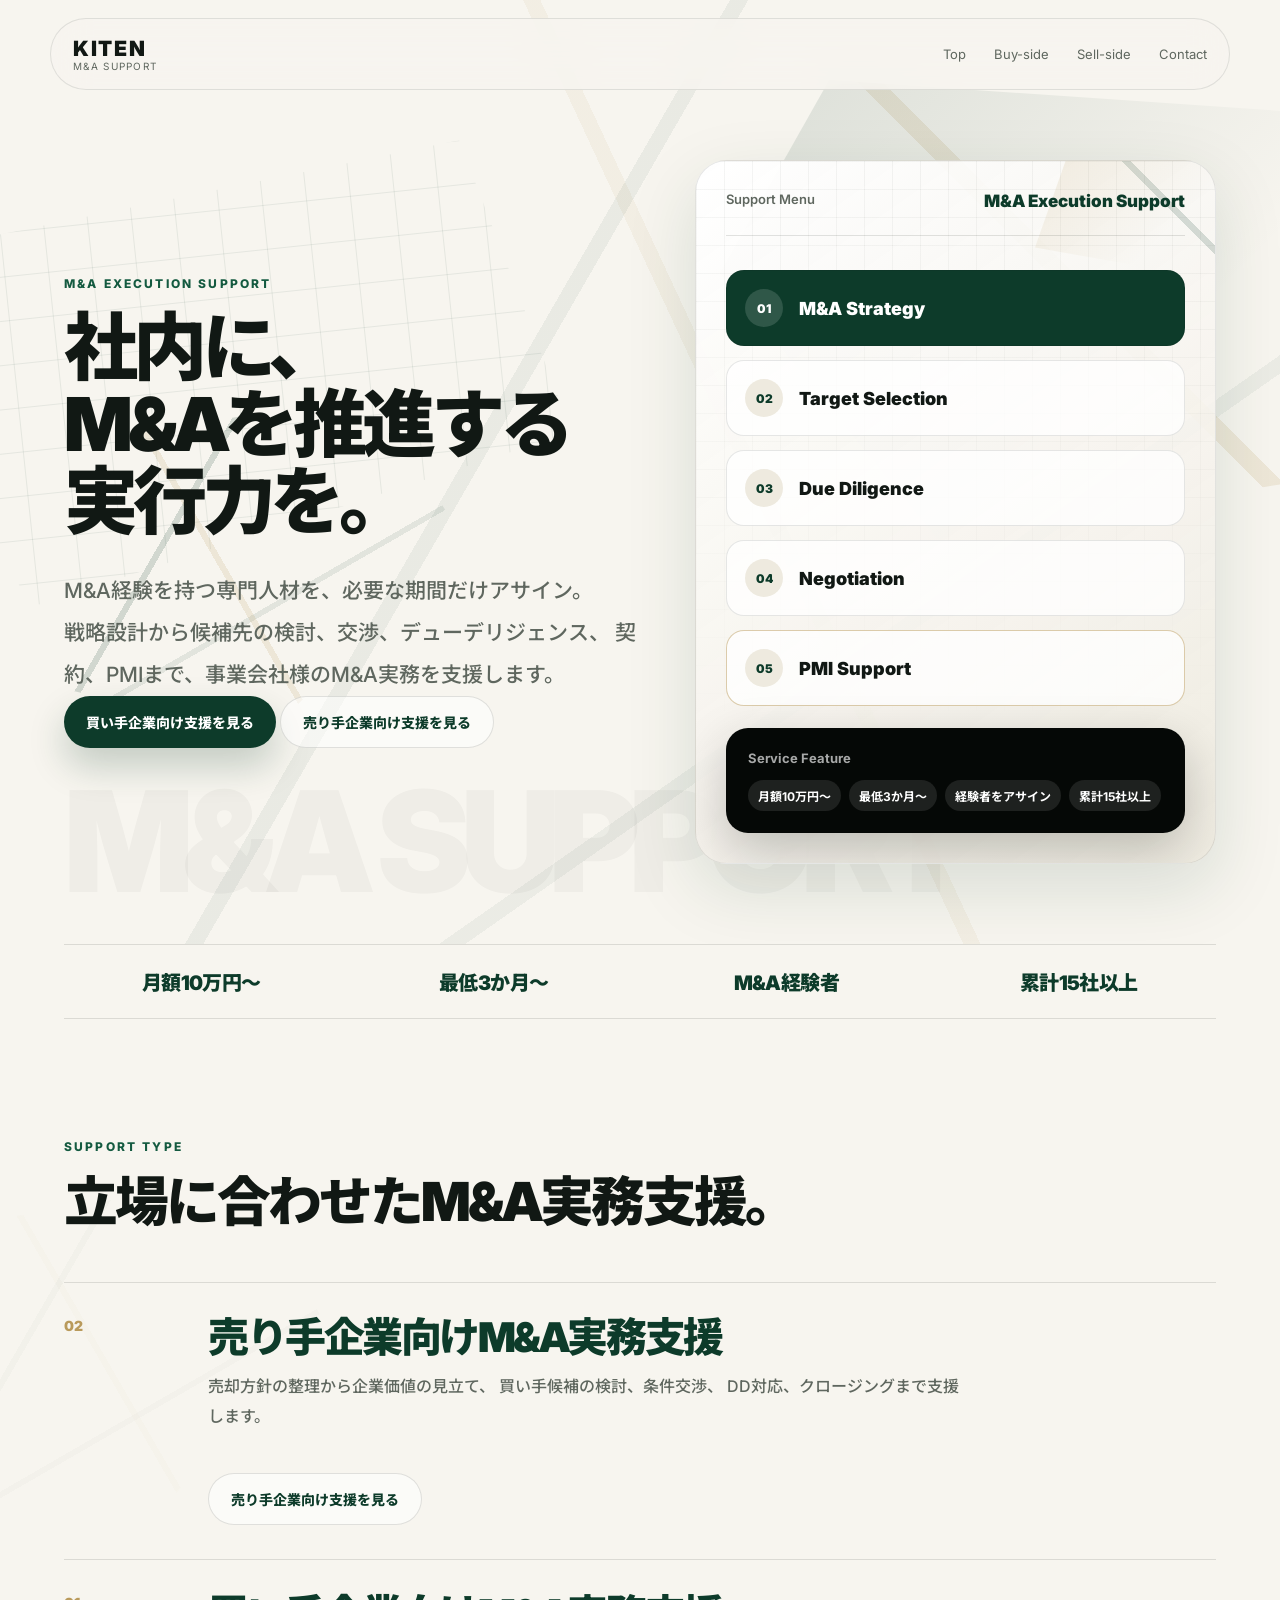
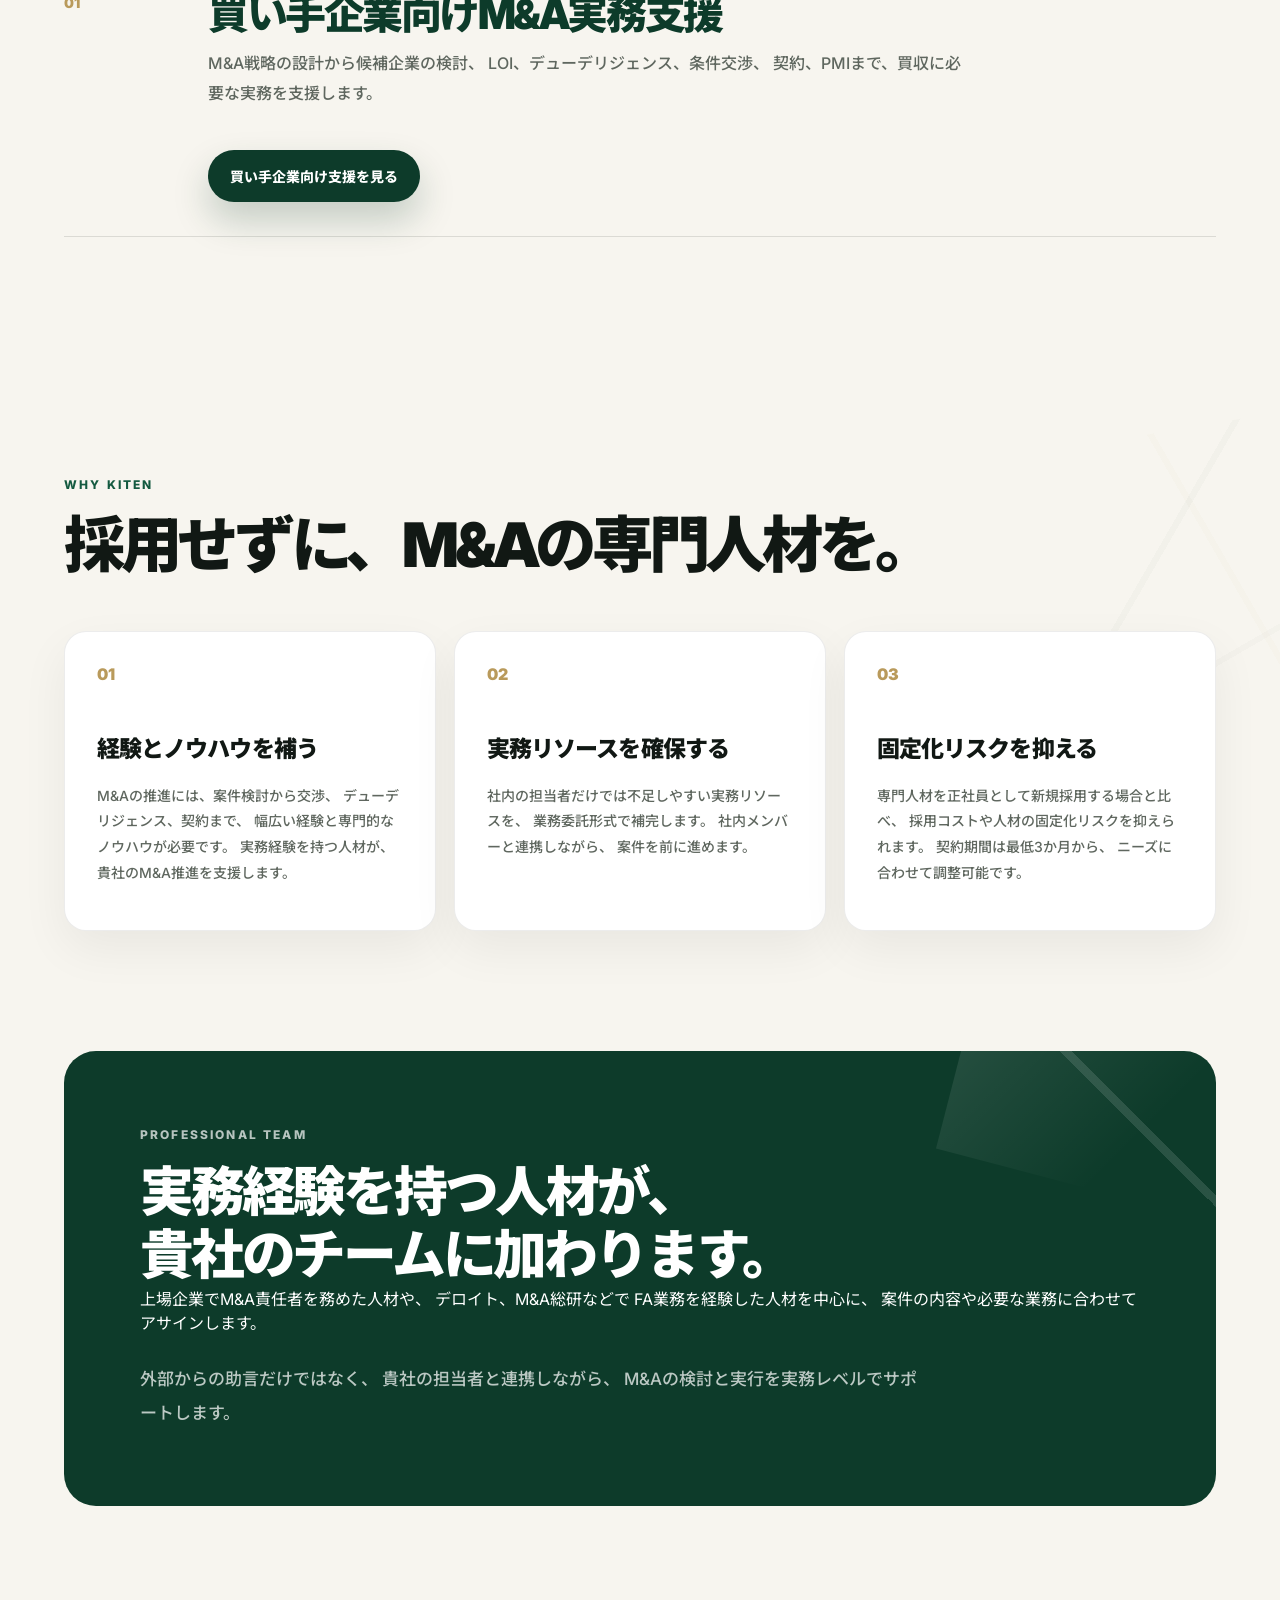
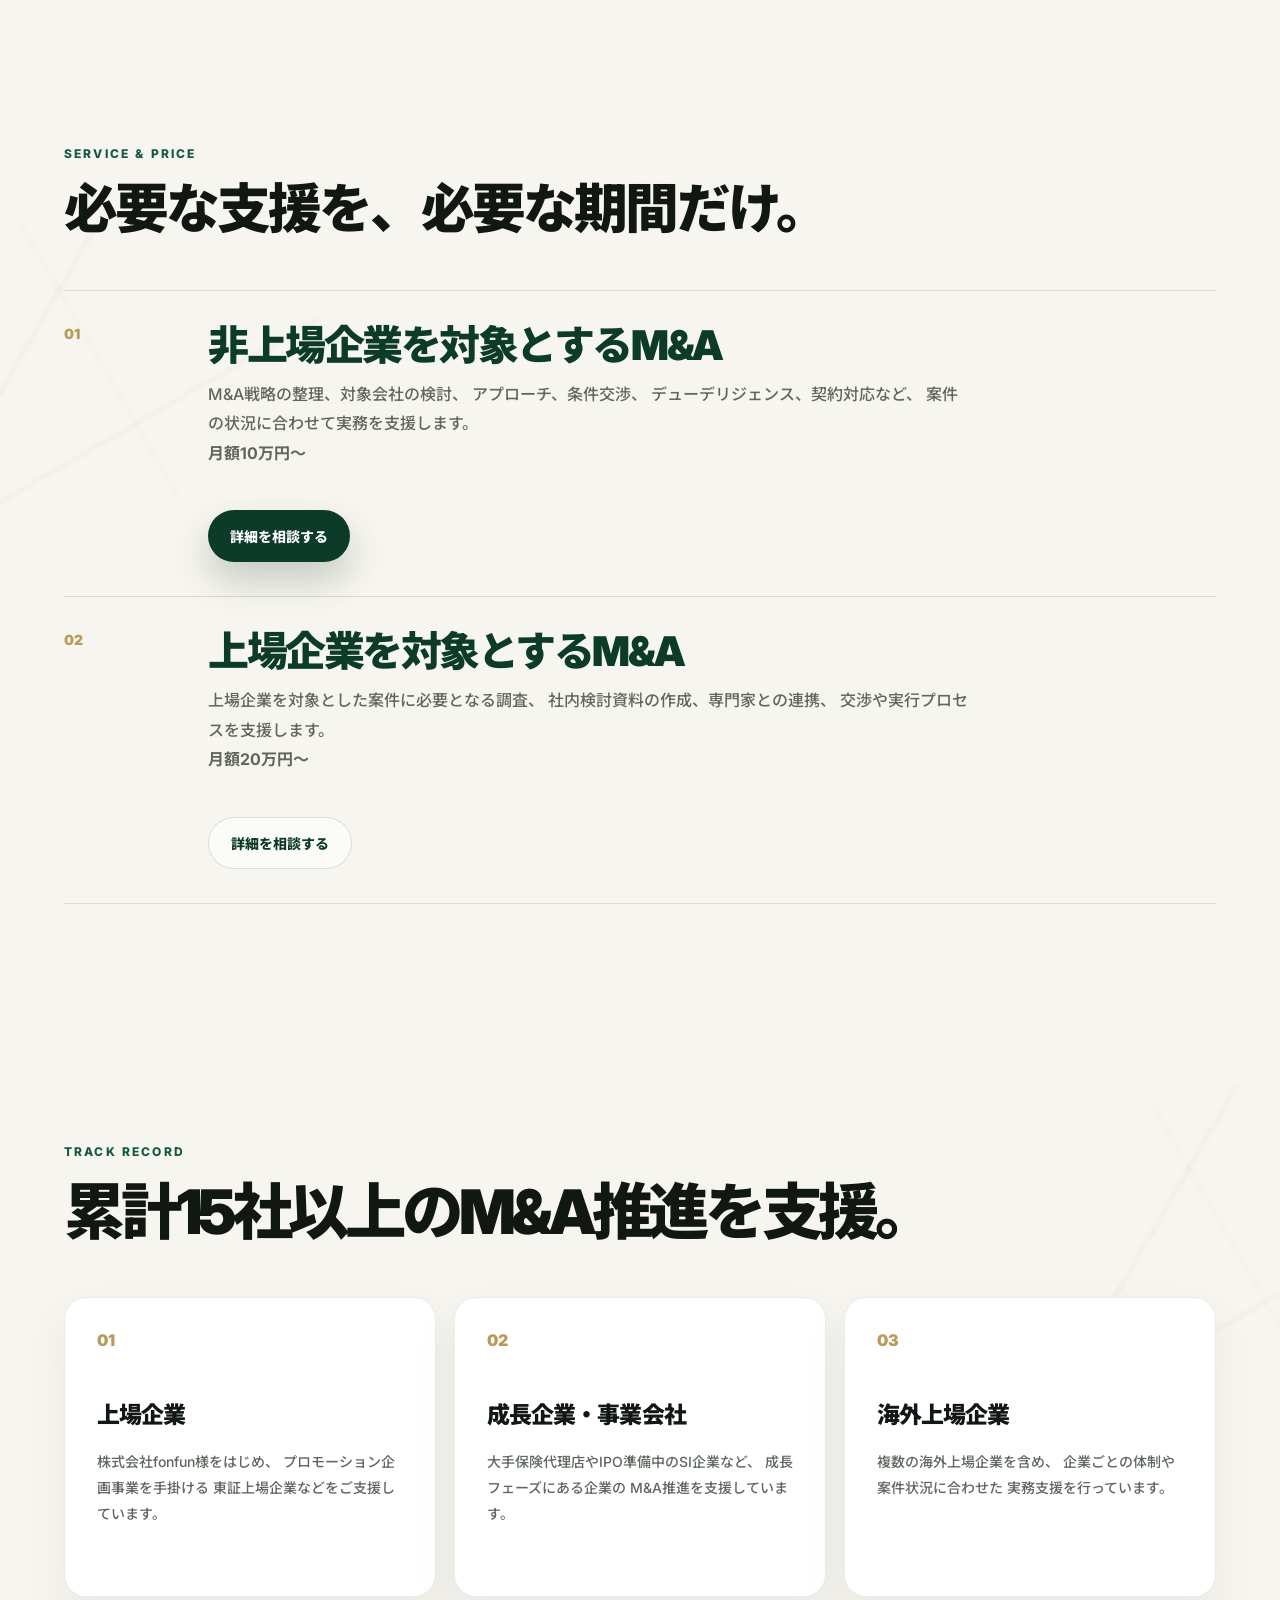
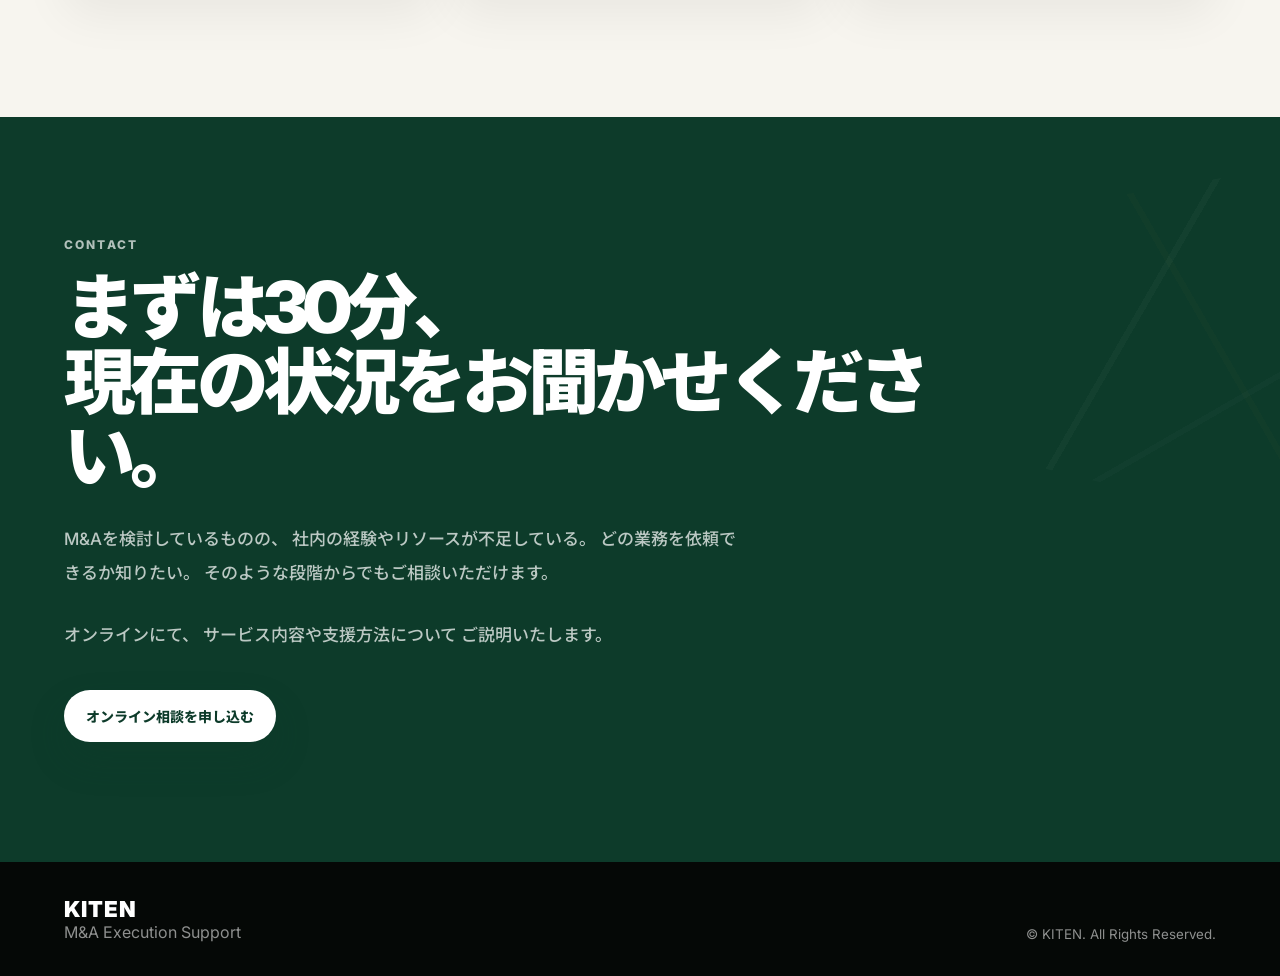
==== commit c03fd8b6: "HP修正" ====
--- a/index.html
+++ b/index.html
@@ -443,6 +443,31 @@
 
         <div class="service-list">
           <article class="service-item reveal">
+            <span class="service-num">02</span>
+
+            <div>
+              <h3>
+                売り手企業向けM&A実務支援
+              </h3>
+
+              <p>
+                売却方針の整理から企業価値の見立て、
+                買い手候補の検討、条件交渉、
+                DD対応、クロージングまで支援します。
+              </p>
+
+              <div class="hero-actions">
+                <a
+                  class="secondary-button"
+                  href="/sell-side/"
+                >
+                  売り手企業向け支援を見る
+                </a>
+              </div>
+            </div>
+          </article>
+
+                    <article class="service-item reveal">
             <span class="service-num">01</span>
 
             <div>
@@ -467,30 +492,6 @@
             </div>
           </article>
 
-          <article class="service-item reveal">
-            <span class="service-num">02</span>
-
-            <div>
-              <h3>
-                売り手企業向けM&A実務支援
-              </h3>
-
-              <p>
-                売却方針の整理から企業価値の見立て、
-                買い手候補の検討、条件交渉、
-                DD対応、クロージングまで支援します。
-              </p>
-
-              <div class="hero-actions">
-                <a
-                  class="secondary-button"
-                  href="/sell-side/"
-                >
-                  売り手企業向け支援を見る
-                </a>
-              </div>
-            </div>
-          </article>
         </div>
       </section>
 
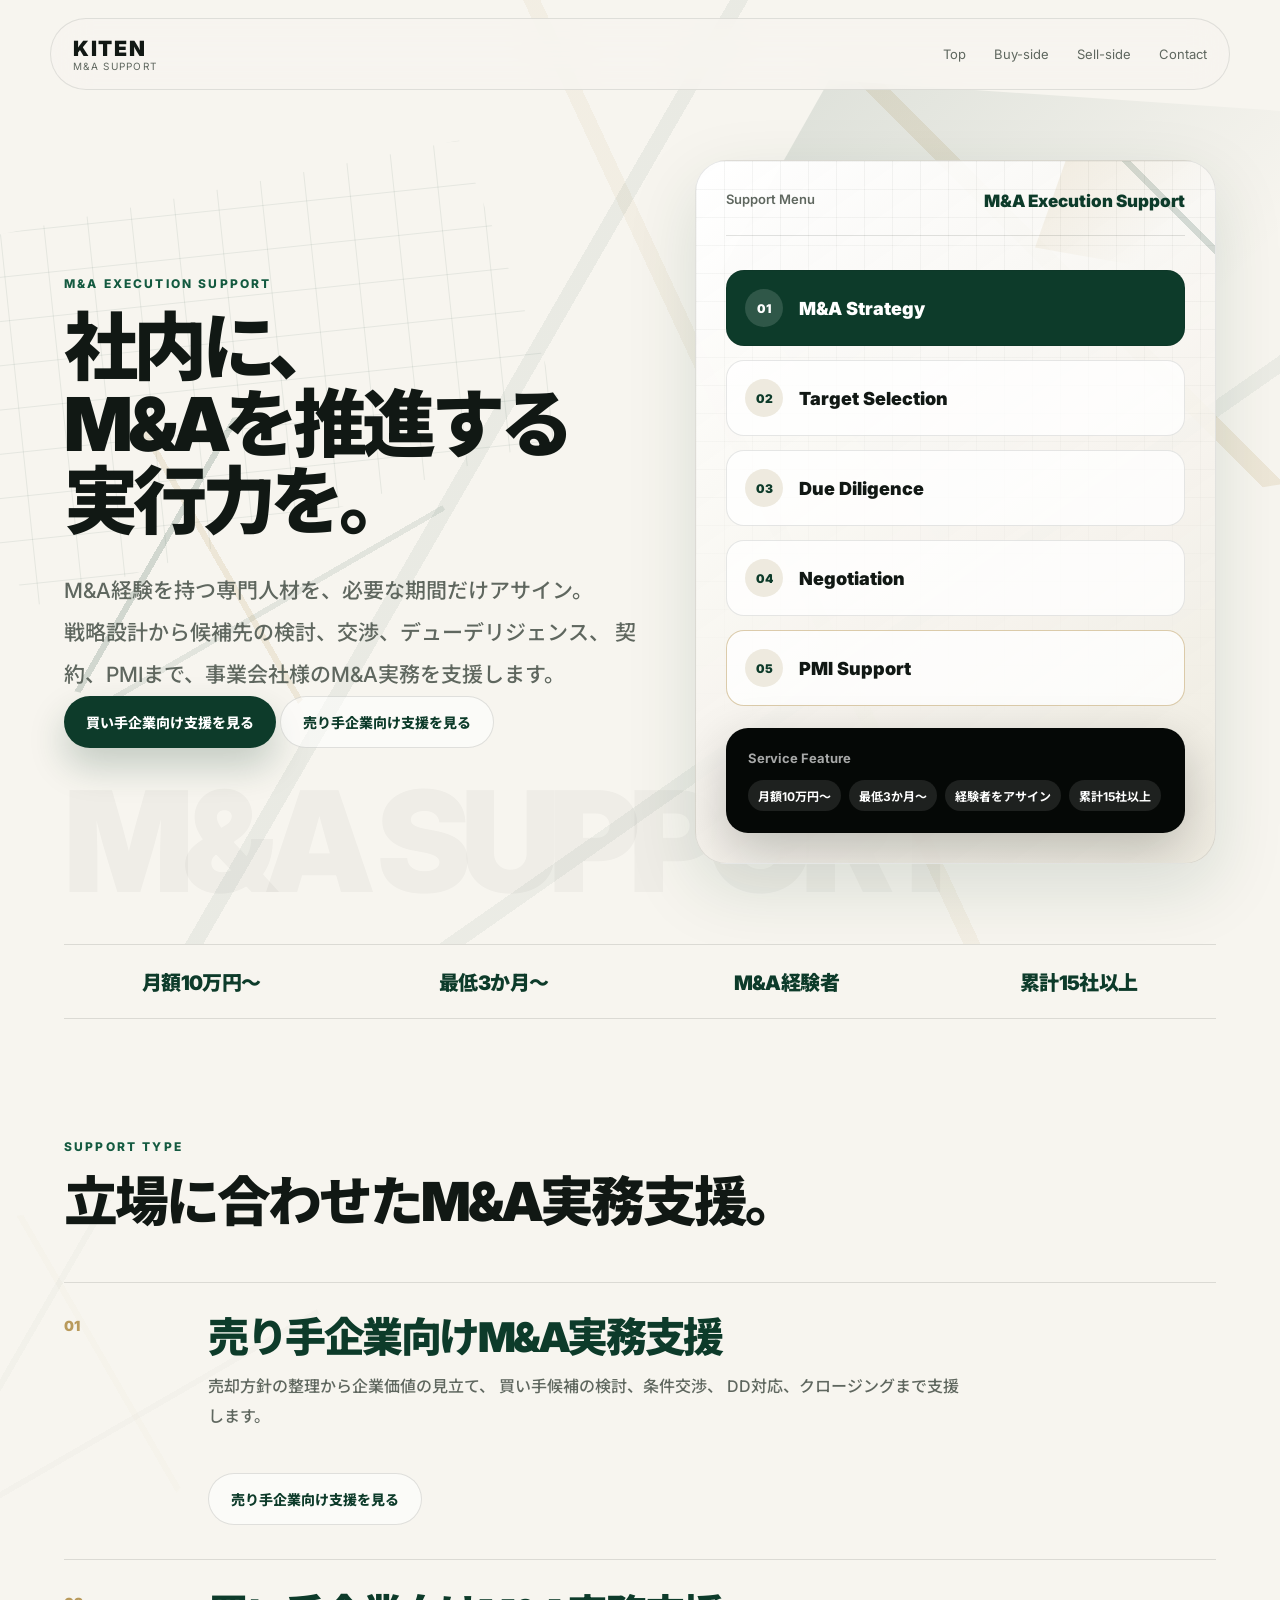
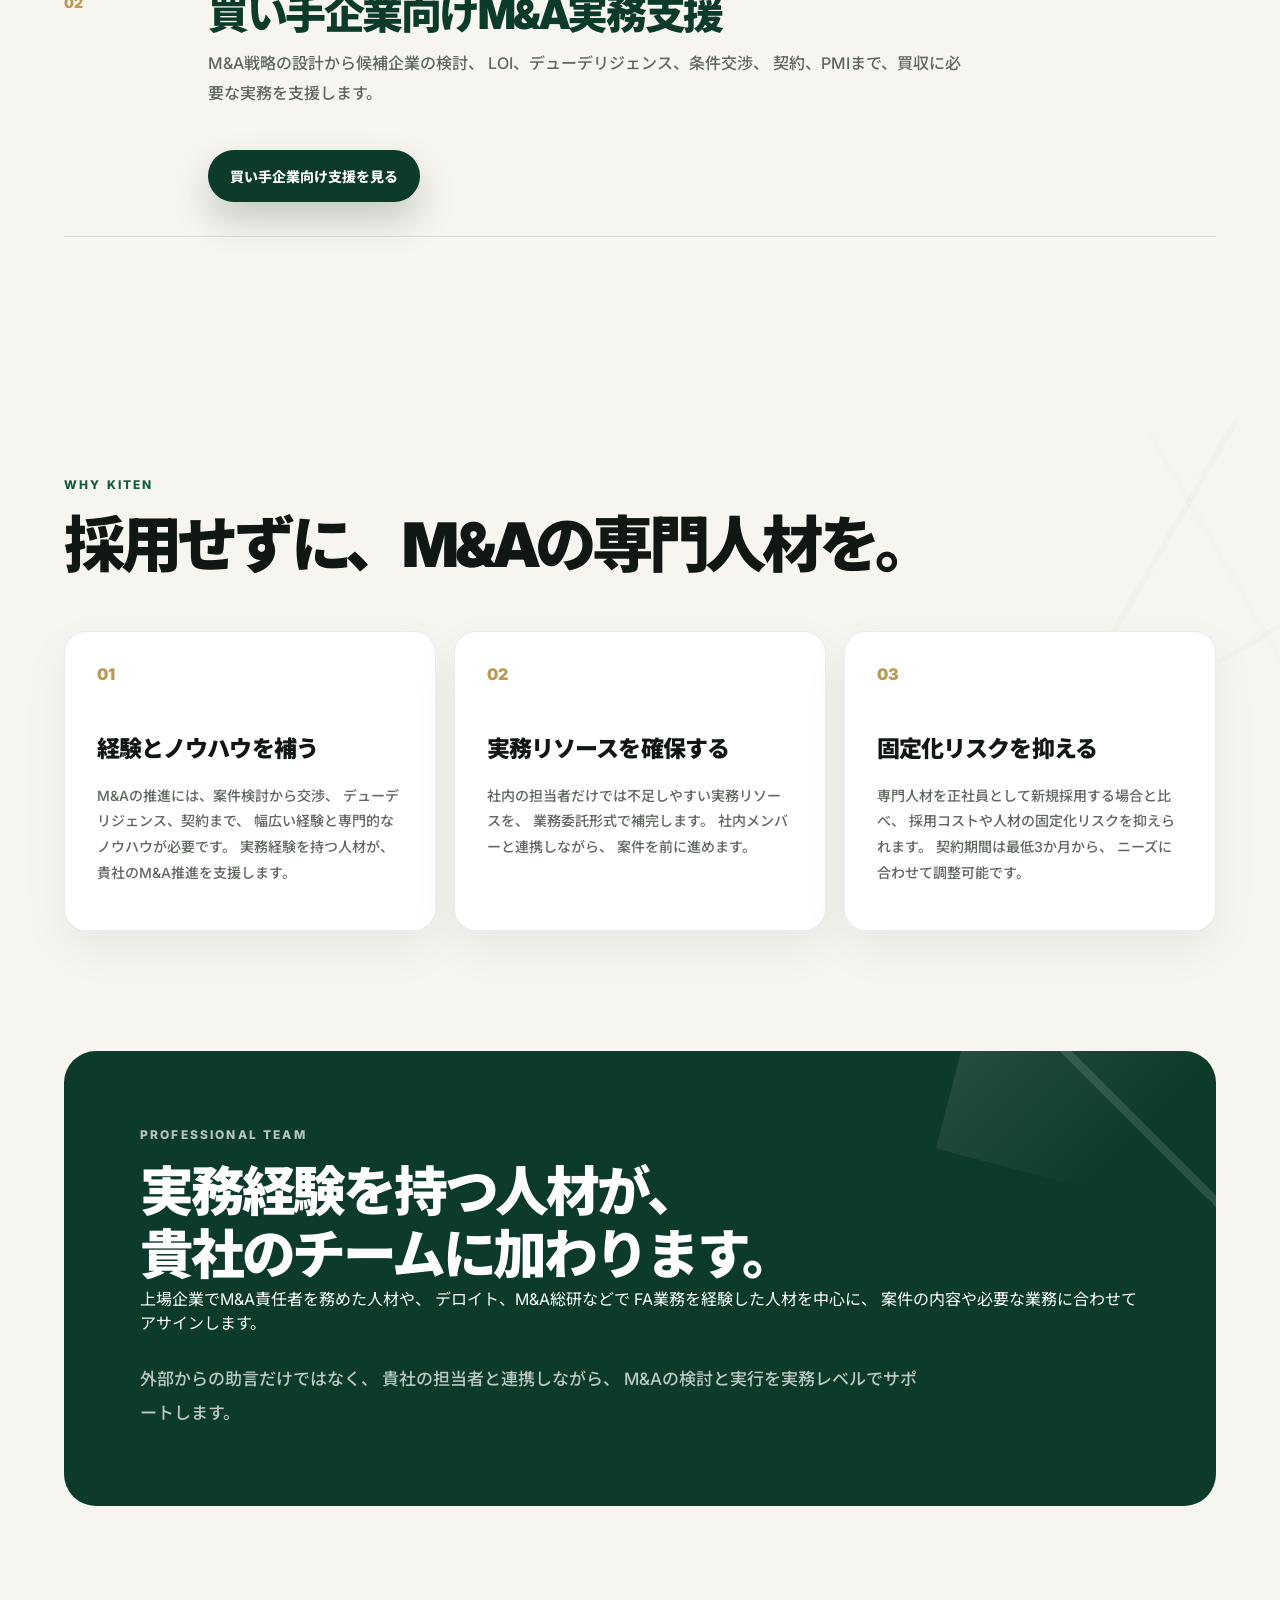
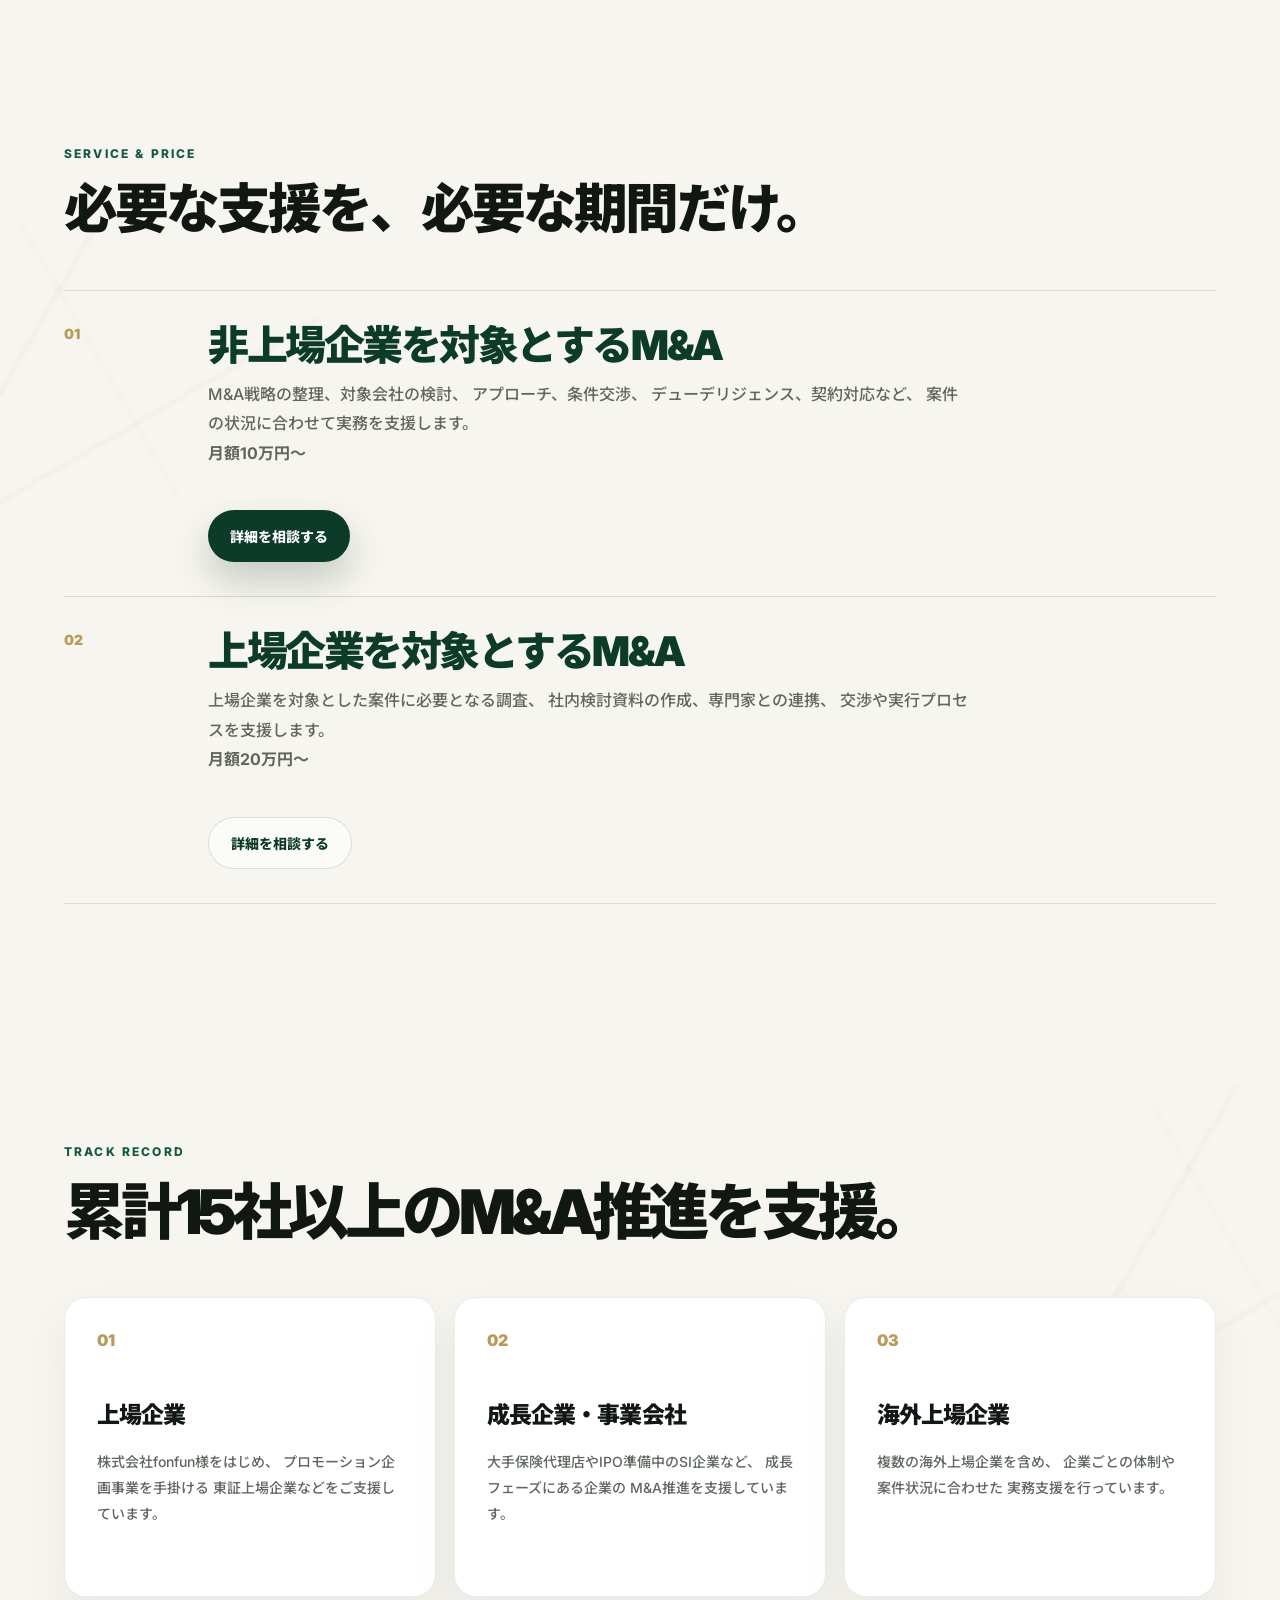
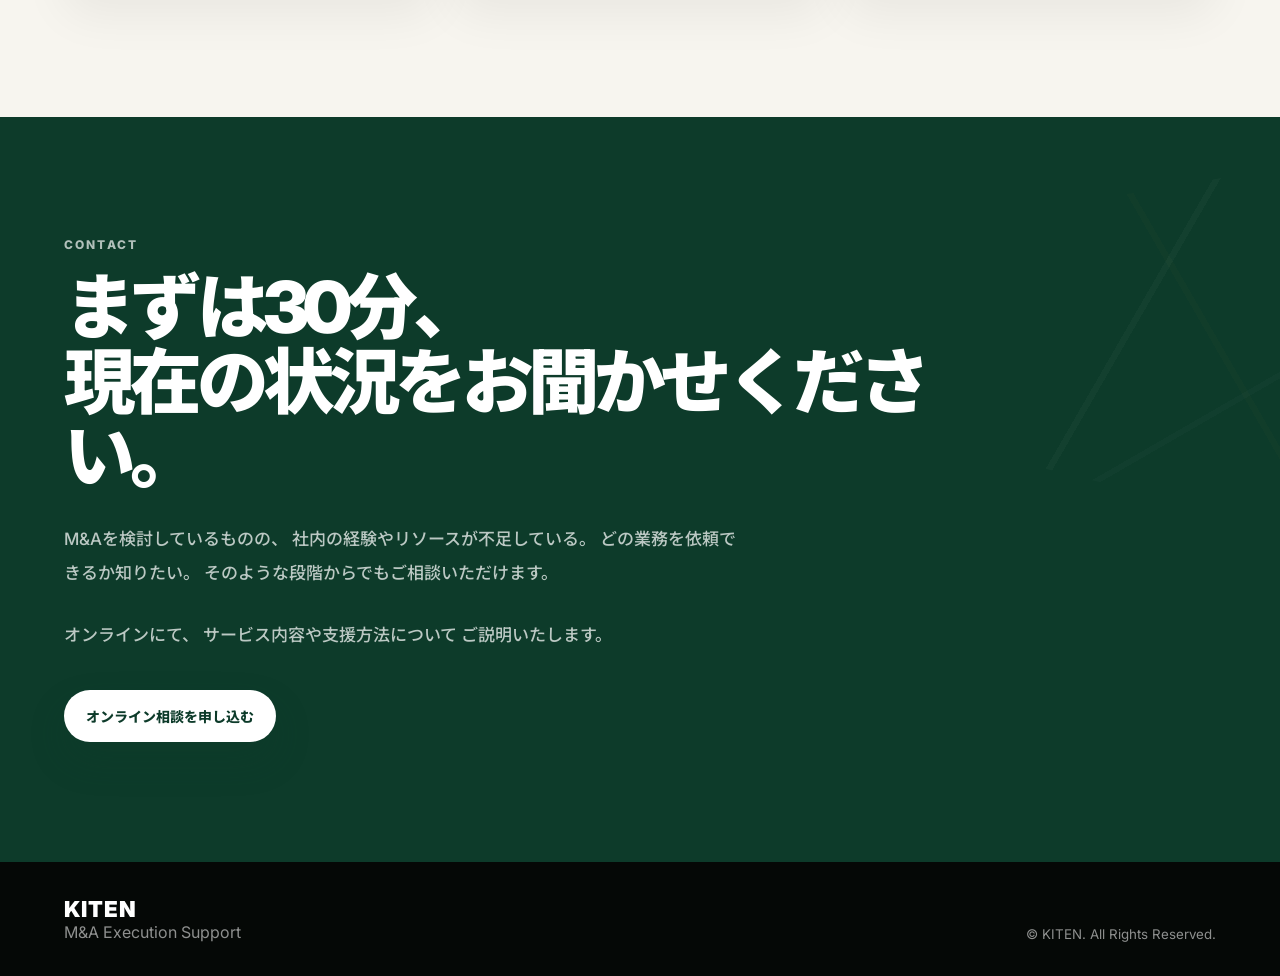
==== commit 88a6412d: "修正" ====
--- a/index.html
+++ b/index.html
@@ -443,7 +443,7 @@
 
         <div class="service-list">
           <article class="service-item reveal">
-            <span class="service-num">02</span>
+            <span class="service-num">01</span>
 
             <div>
               <h3>
@@ -468,7 +468,7 @@
           </article>
 
                     <article class="service-item reveal">
-            <span class="service-num">01</span>
+            <span class="service-num">02</span>
 
             <div>
               <h3>
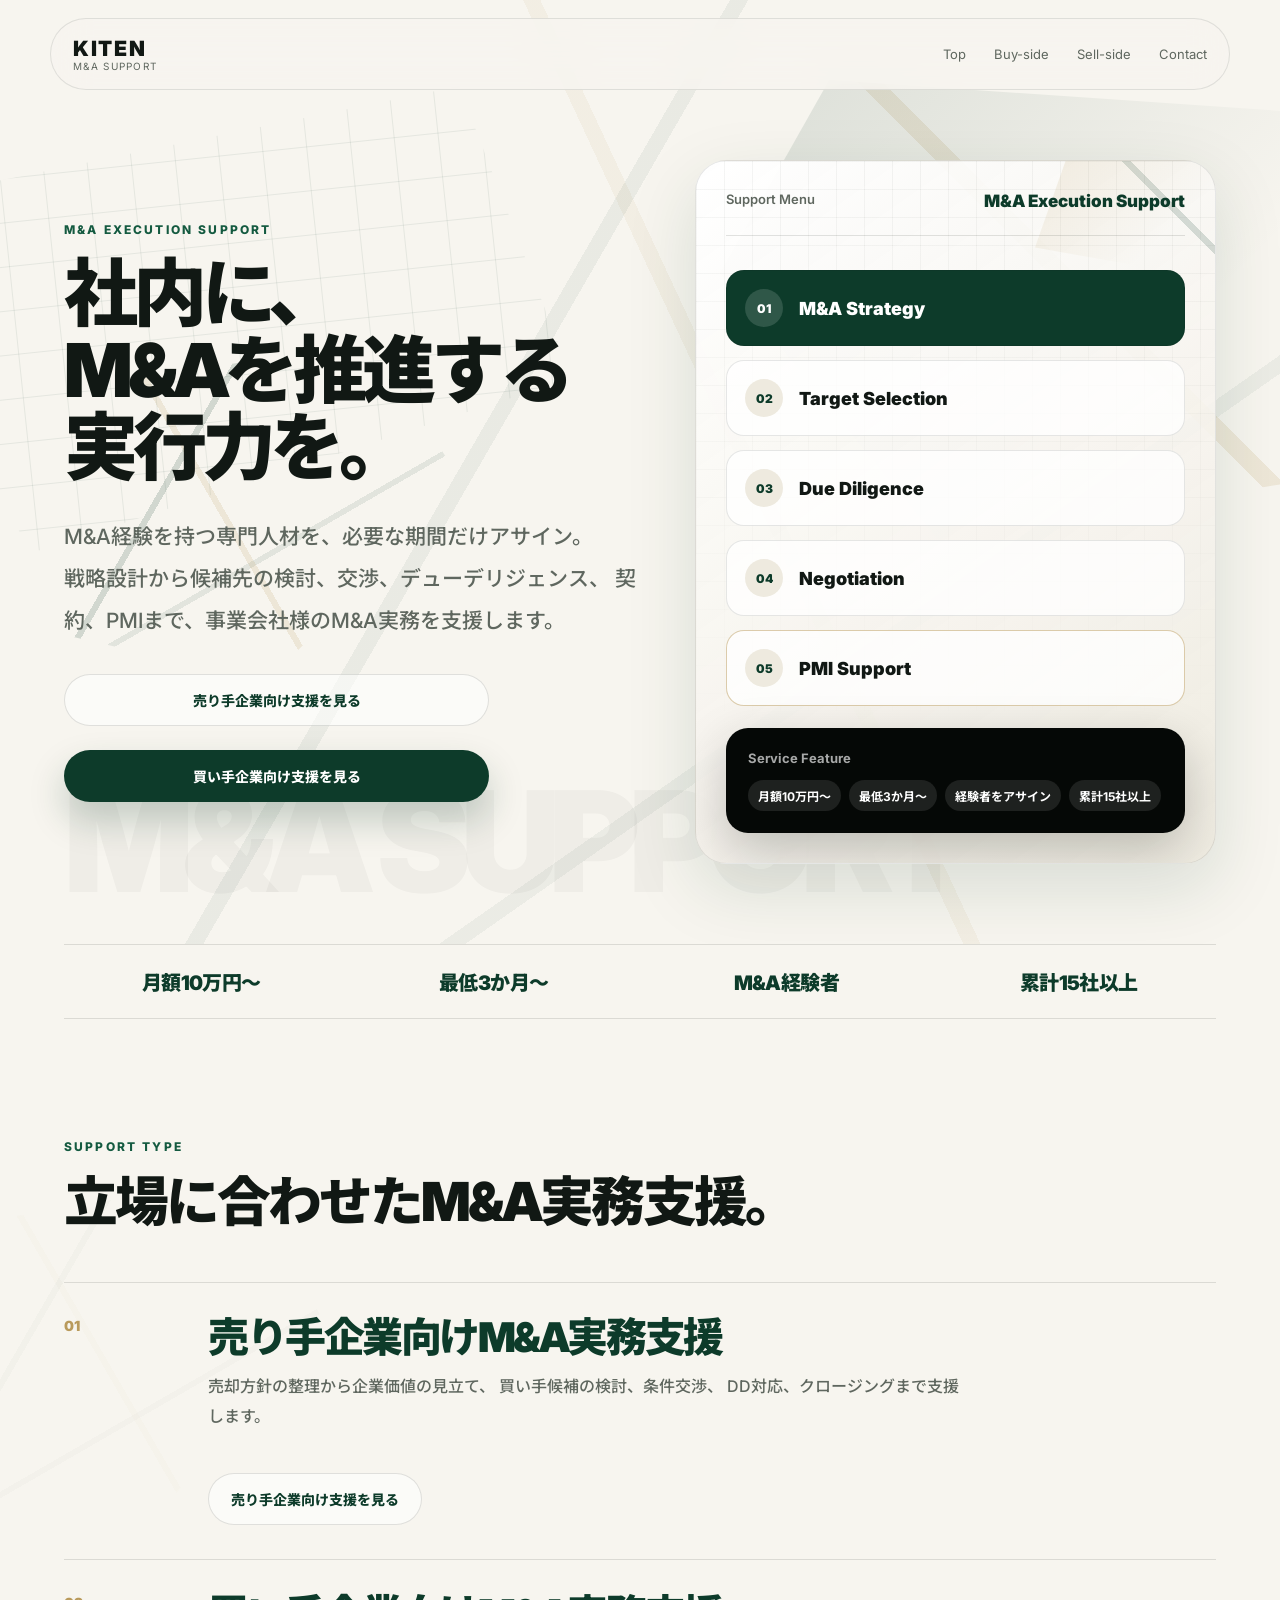
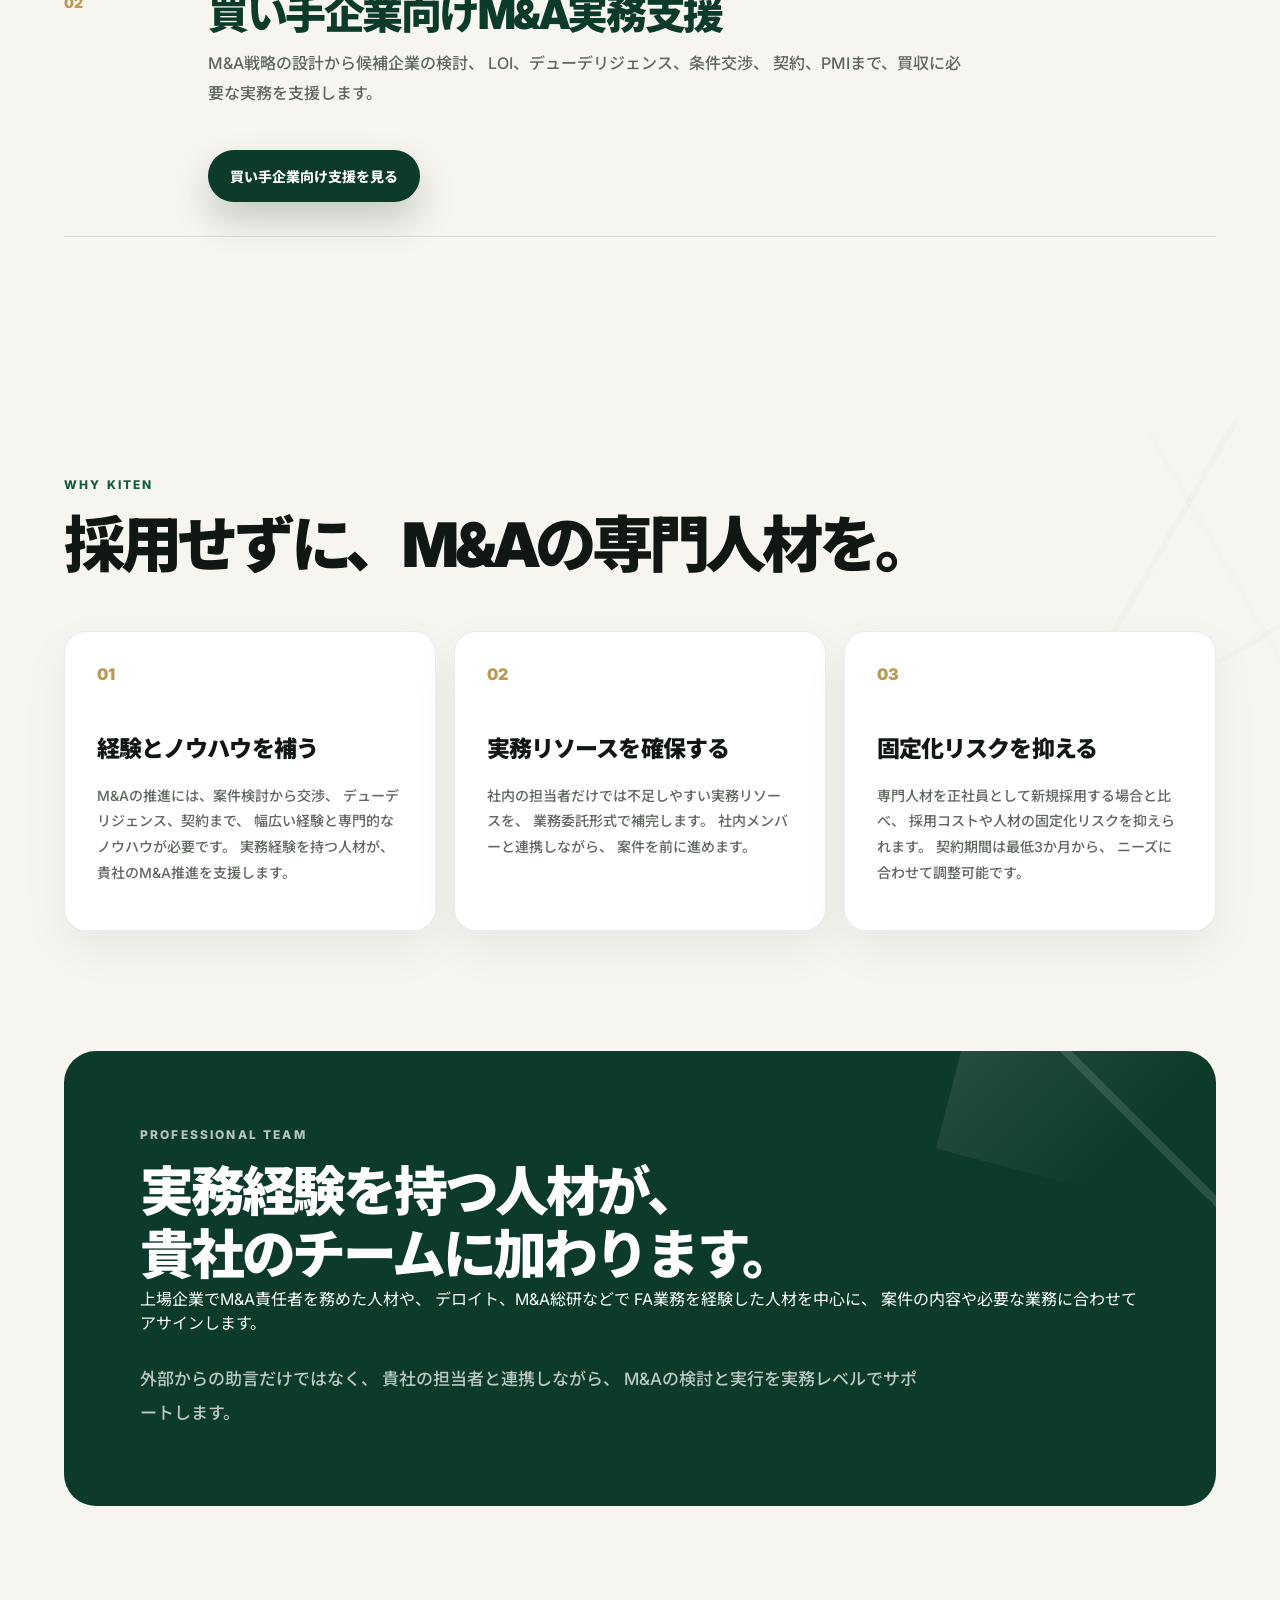
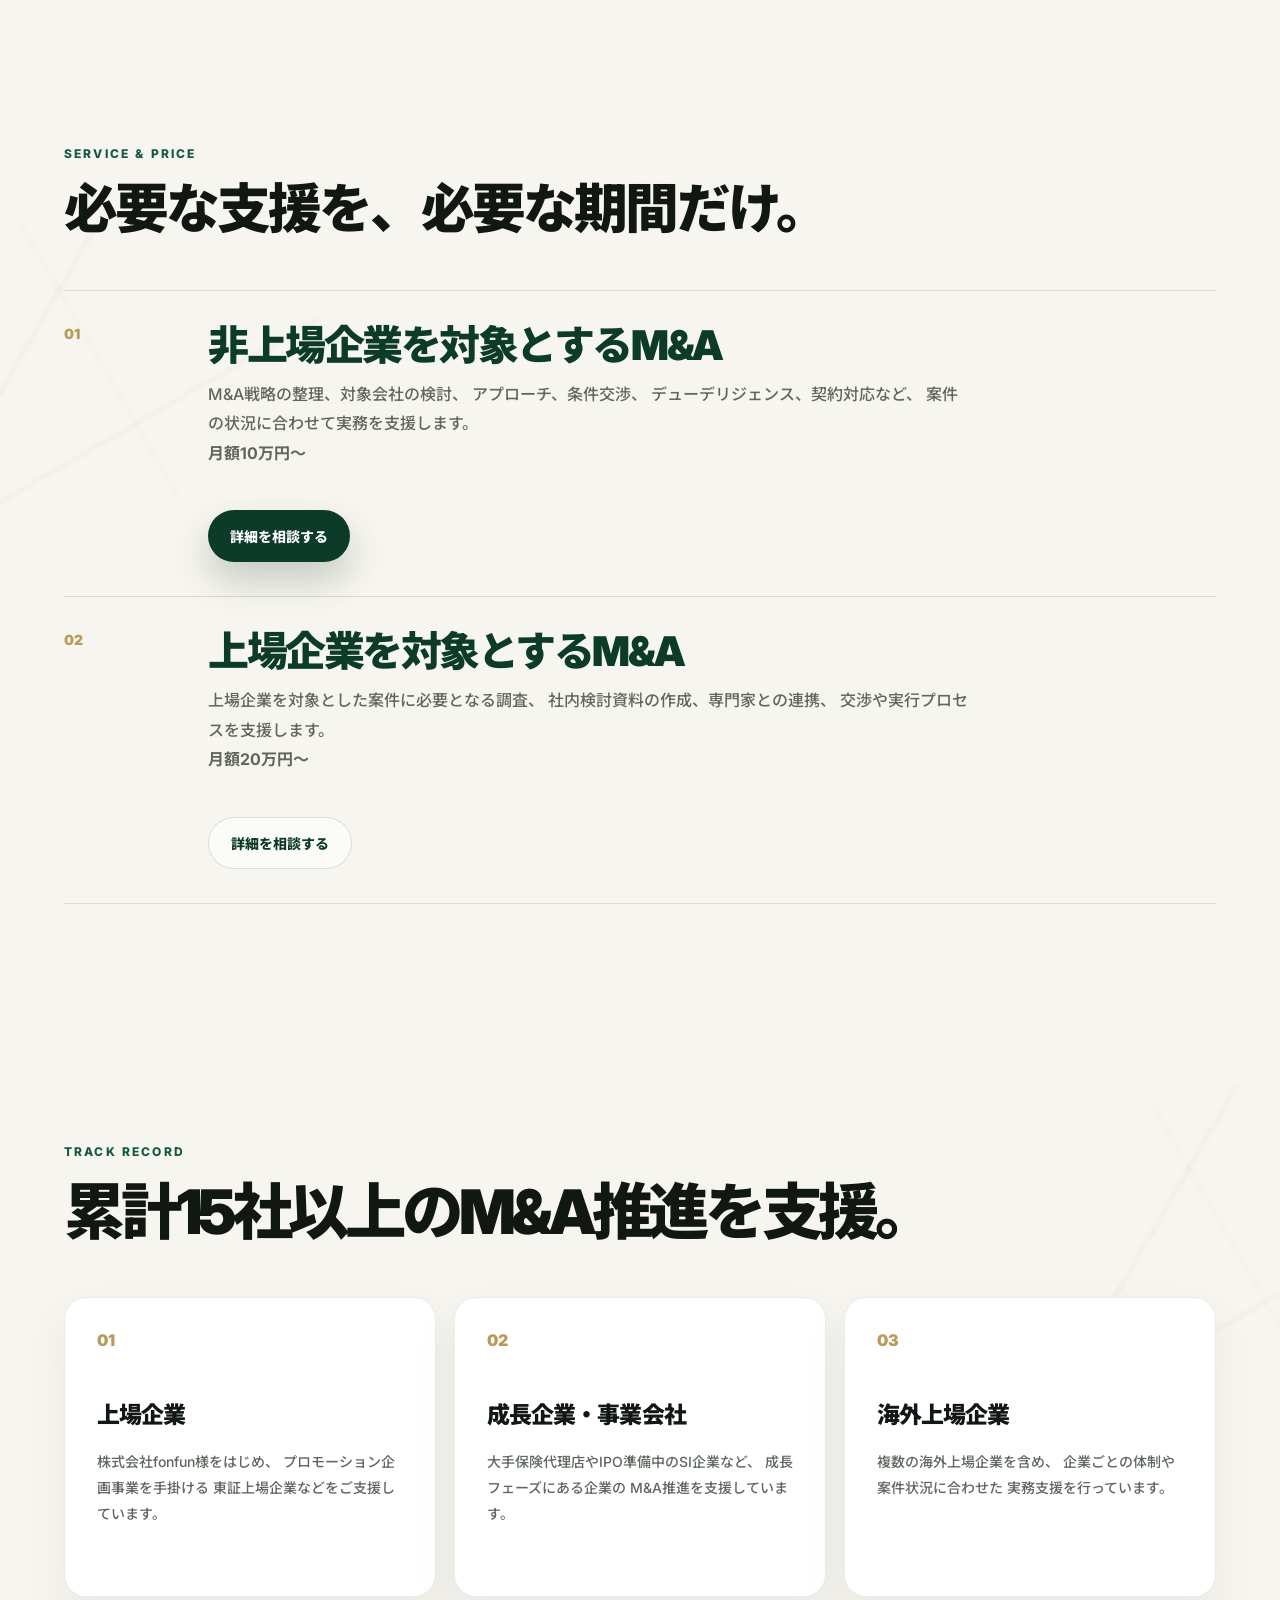
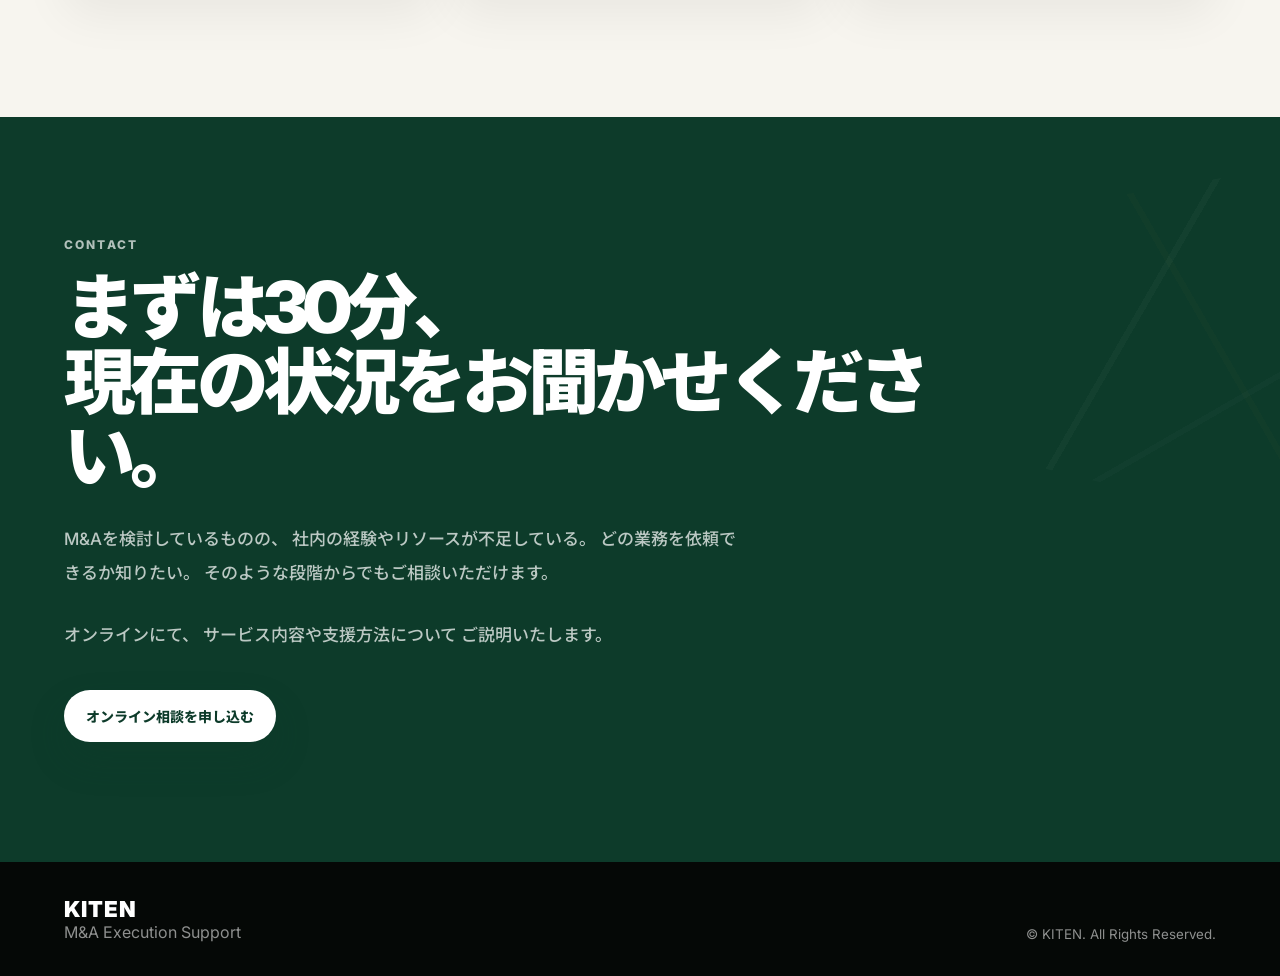
==== commit daa8e9c4: "微修正" ====
--- a/index.html
+++ b/index.html
@@ -367,13 +367,16 @@
             契約、PMIまで、事業会社様のM&A実務を支援します。
           </p>
 
-          <a class="primary-button" href="/buy-side/">
-            買い手企業向け支援を見る
-          </a>
-
-          <a class="secondary-button" href="/sell-side/">
-            売り手企業向け支援を見る
-          </a>
+          <div class="hero-cta-group">
+            <a class="secondary-button" href="/sell-side/">
+              売り手企業向け支援を見る
+            </a>
+
+            <a class="primary-button" href="/buy-side/">
+              買い手企業向け支援を見る
+            </a>
+          </div>
+
         </div>
 
         <div class="hero-panel reveal">
@@ -467,7 +470,7 @@
             </div>
           </article>
 
-                    <article class="service-item reveal">
+          <article class="service-item reveal">
             <span class="service-num">02</span>
 
             <div>
--- a/styles.css
+++ b/styles.css
@@ -946,4 +946,19 @@
     padding: 32px 20px;
     border-radius: 14px;
   }
+}
+
+.hero-cta-group {
+  display: flex;
+  flex-direction: column;
+  gap: 24px;
+  width: min(100%, 425px);
+  margin-top: 32px;
+}
+
+.hero-cta-group .primary-button,
+.hero-cta-group .secondary-button {
+  box-sizing: border-box;
+  width: 100%;
+  margin: 0;
 }
